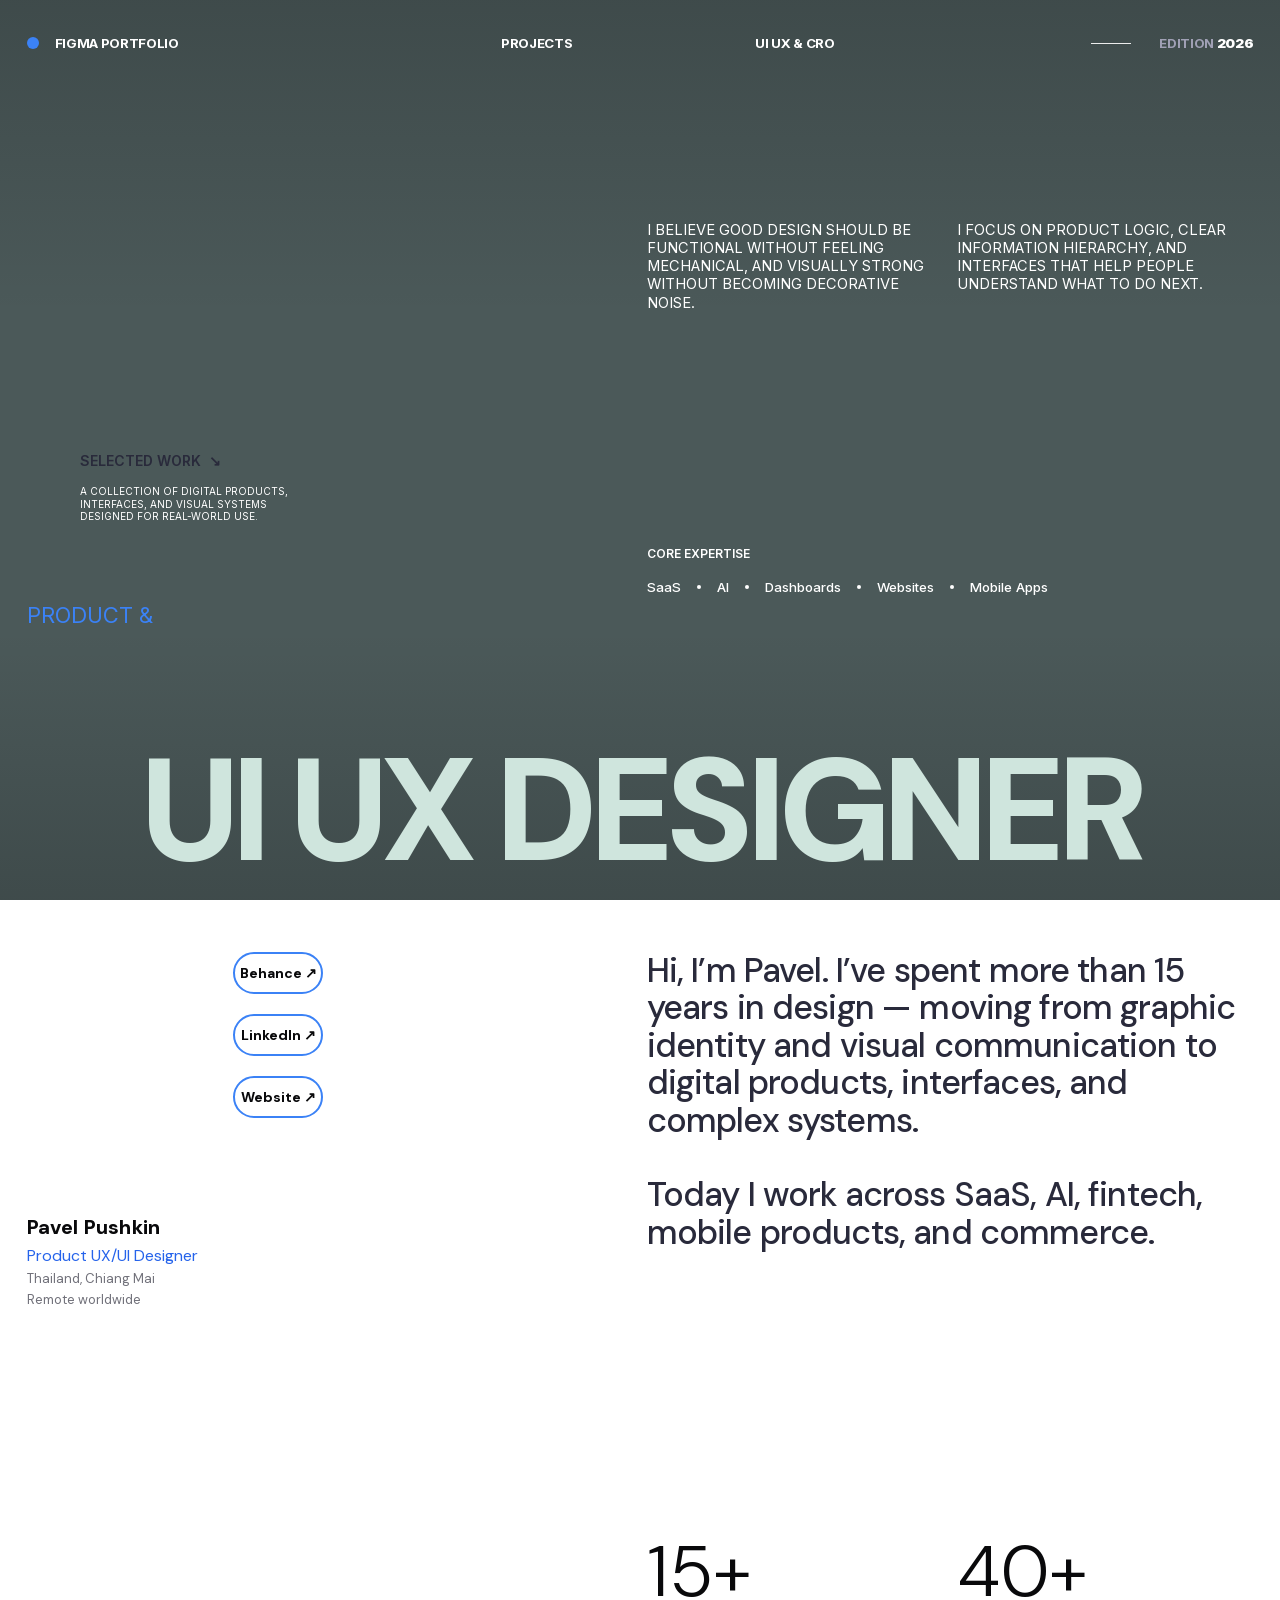
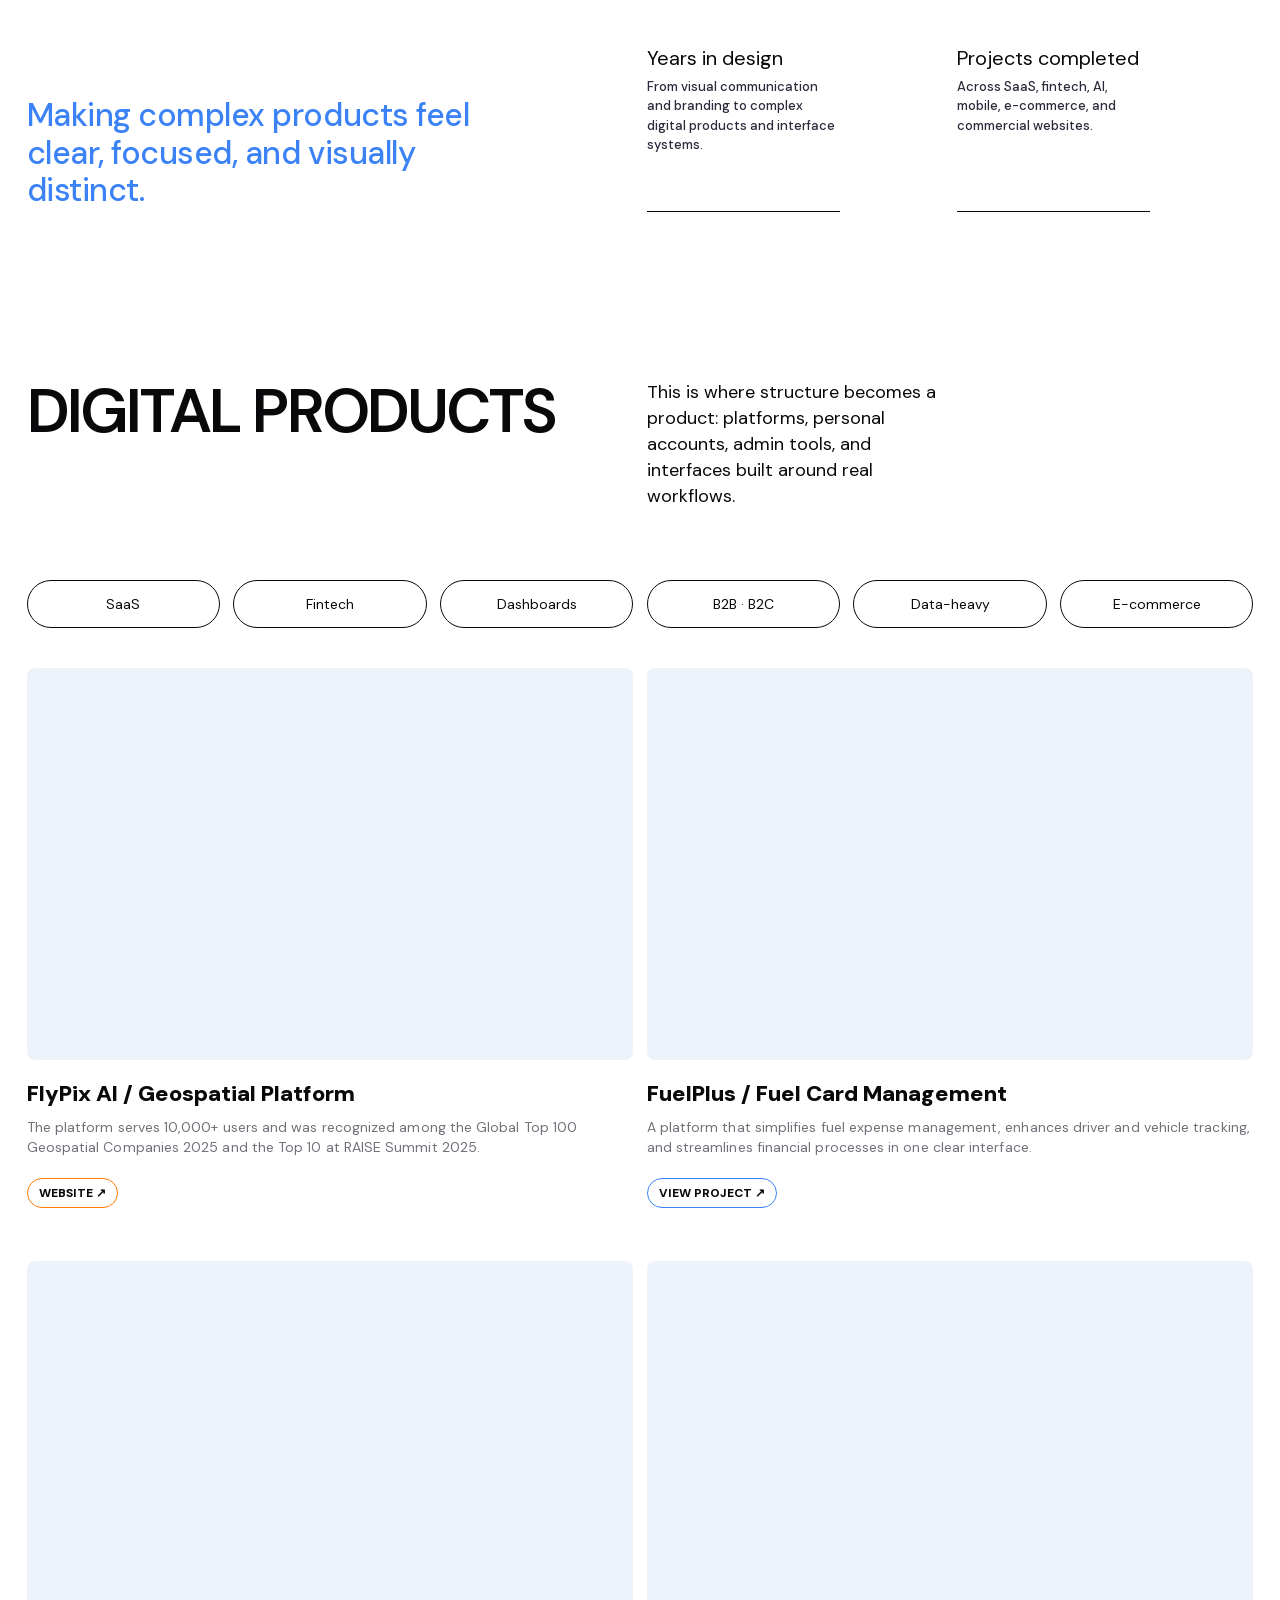
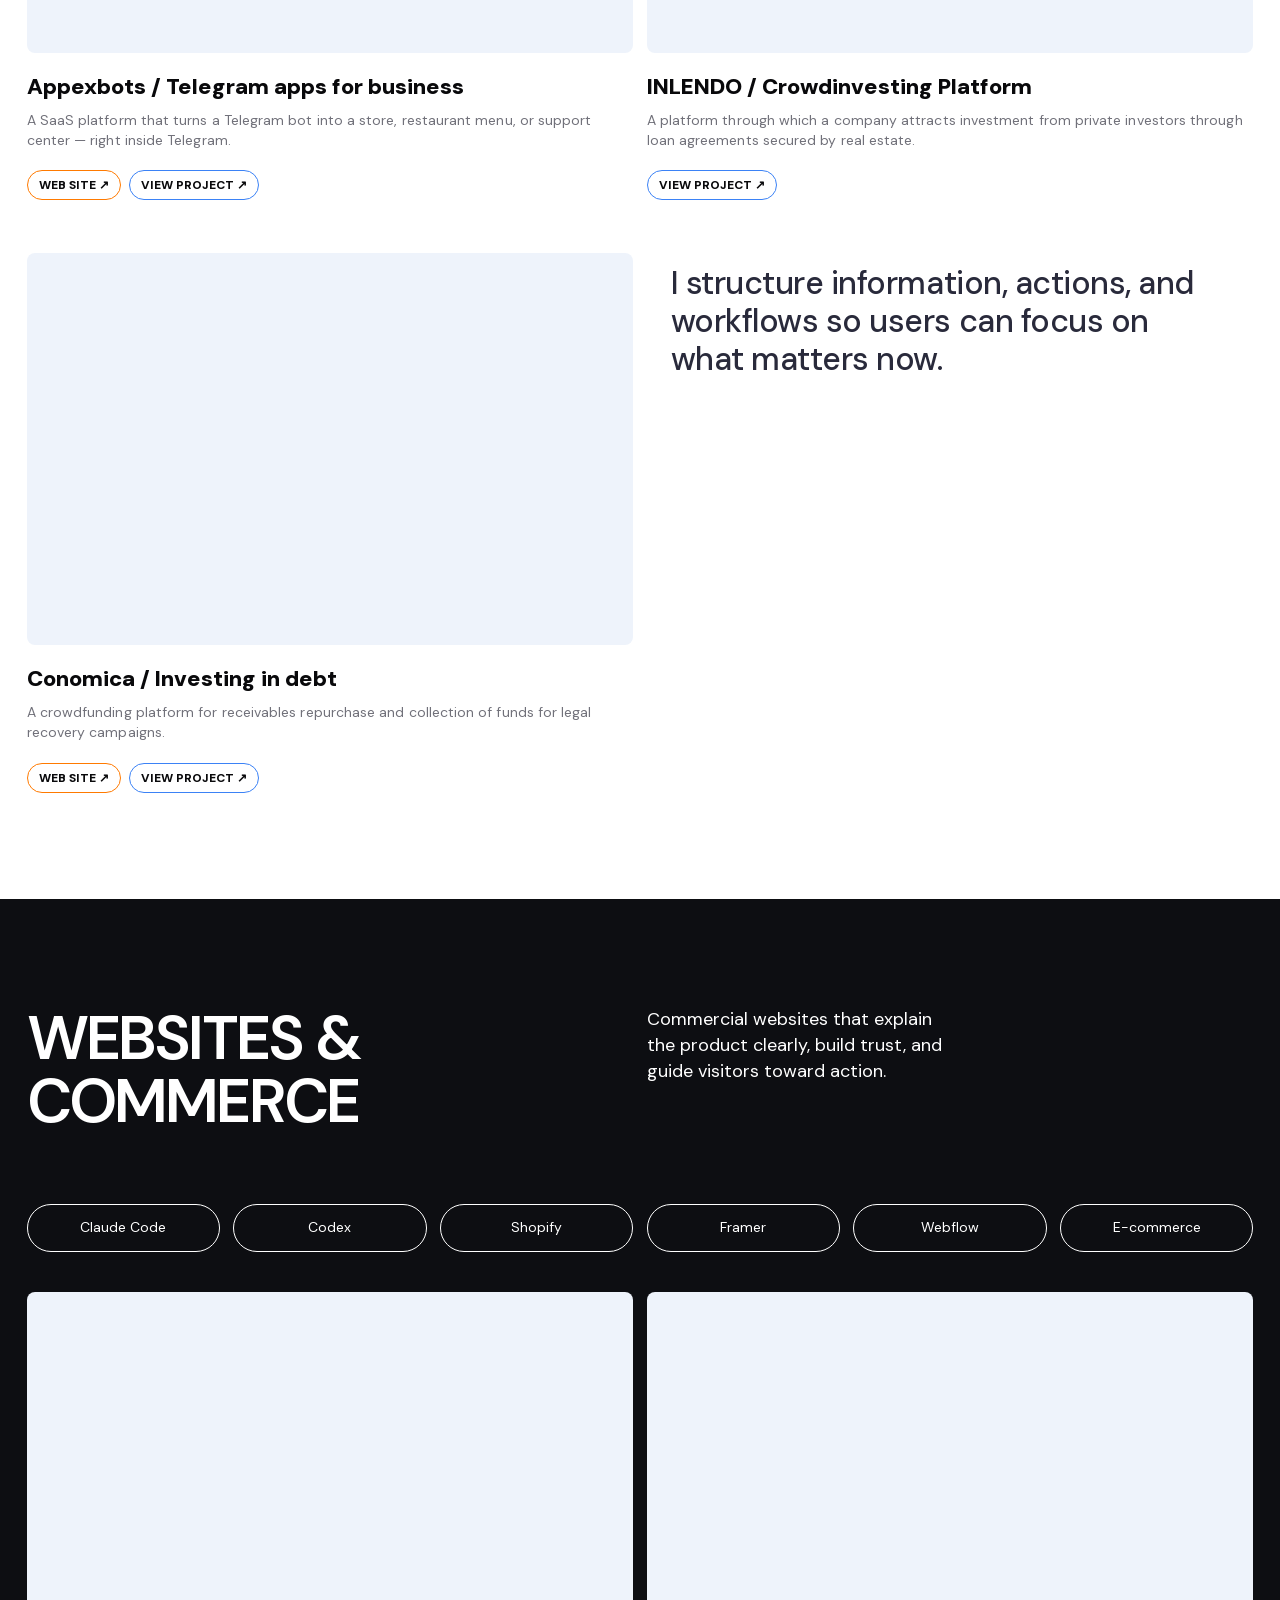
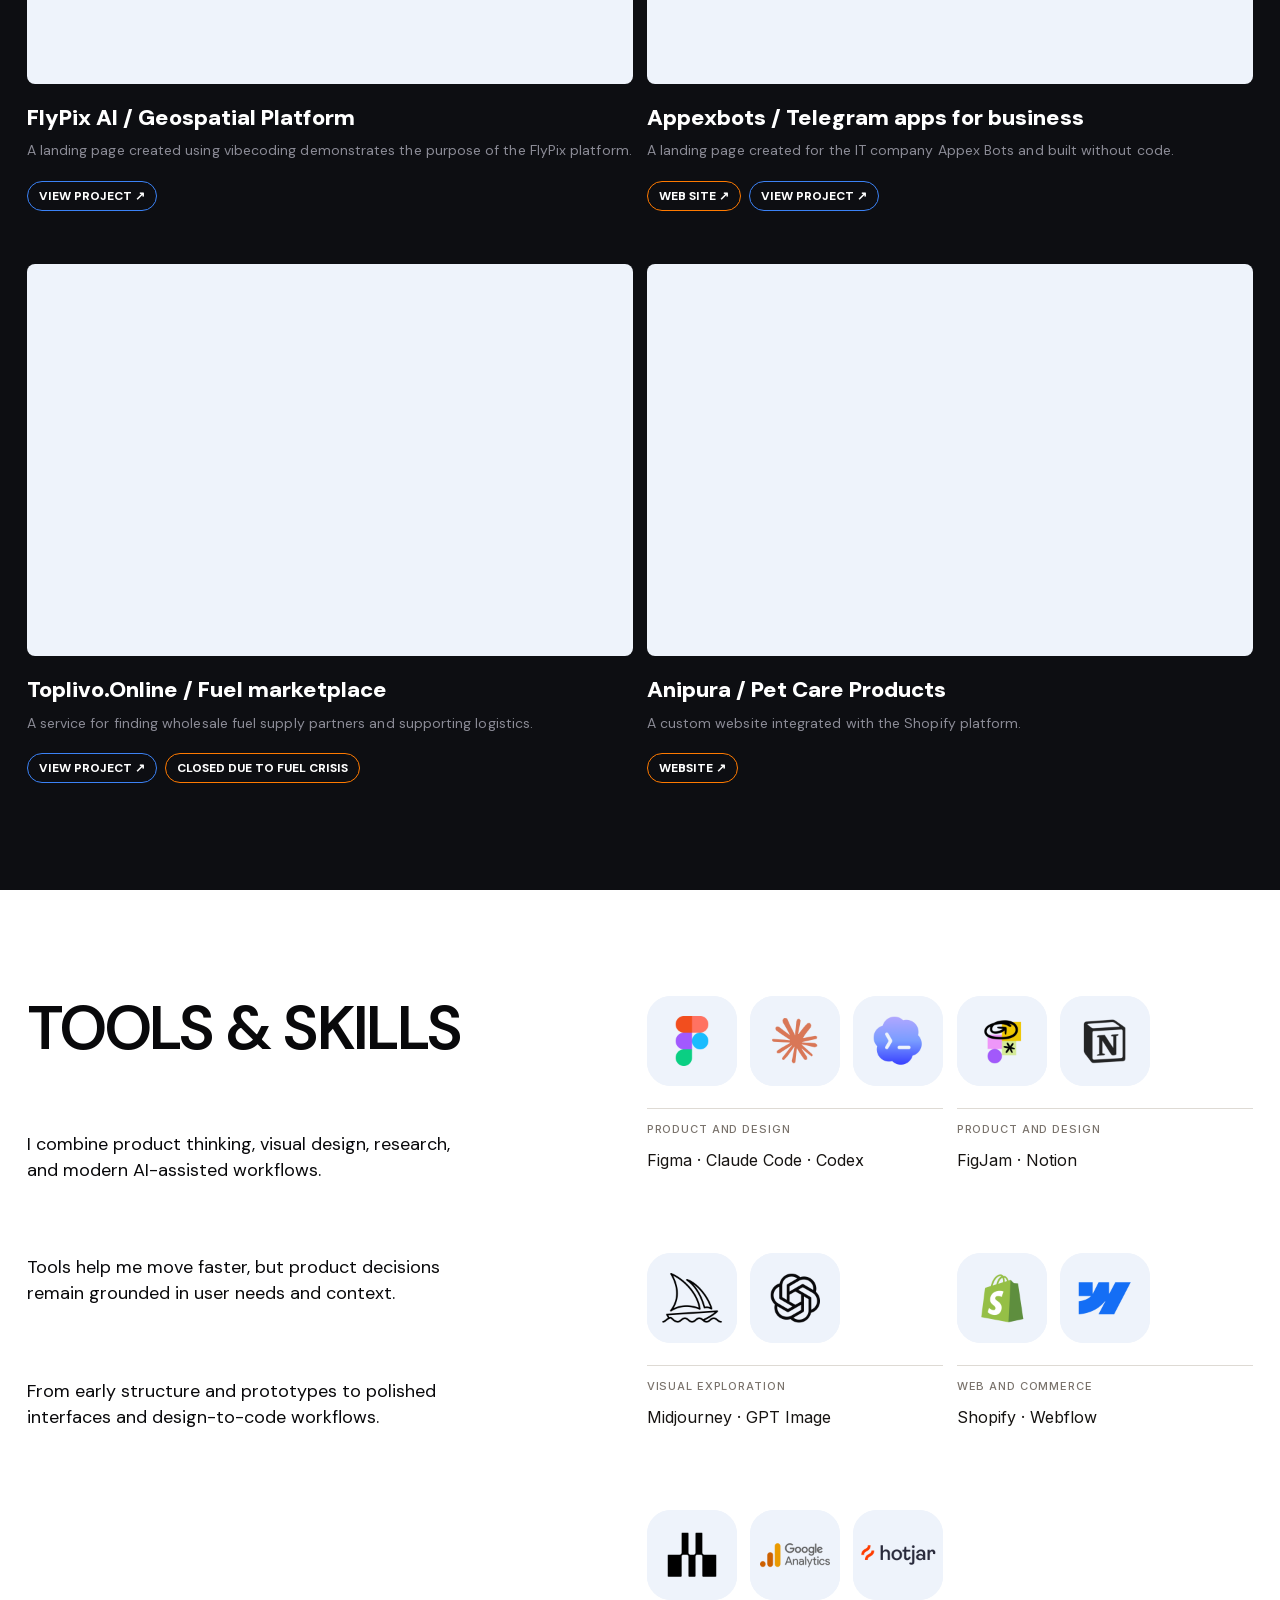
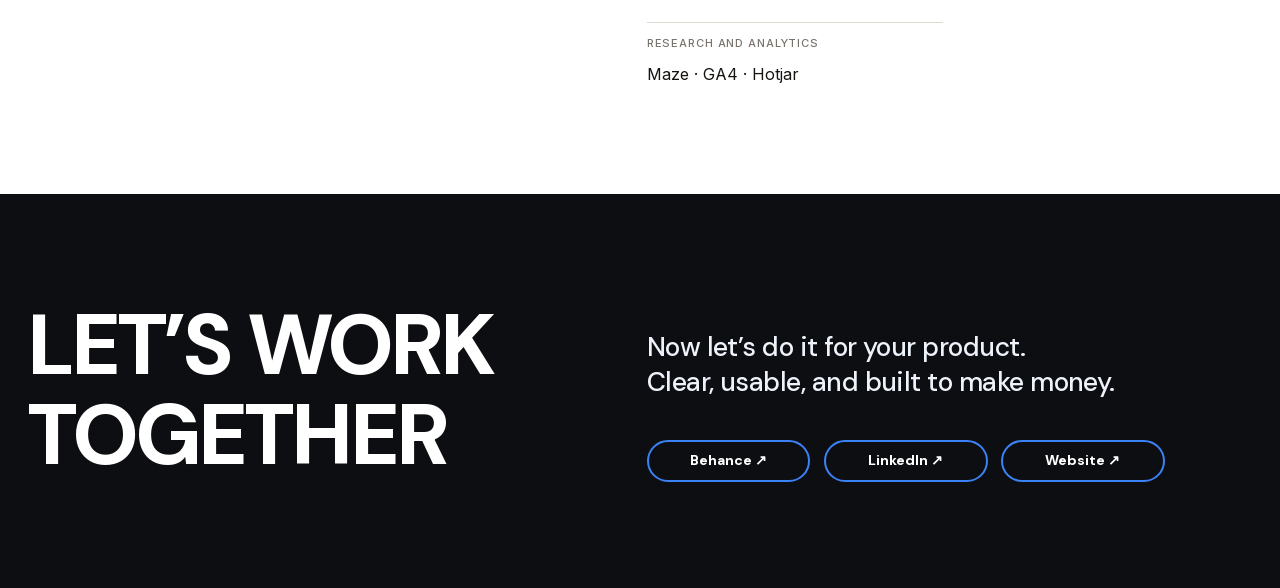
==== index.html @ a6df7318 "Publish portfolio" ====
<!DOCTYPE html><html lang="en"><head><meta charSet="utf-8"/><meta name="viewport" content="width=device-width, initial-scale=1"/><link rel="stylesheet" href="assets/index-CMtSrleG.css" data-rsc-css-href="/assets/index-CMtSrleG.css" data-precedence="vite-rsc/importer-resources"/><link rel="modulepreload" href="https://pubblegun.github.io/assets/layout-segment-context-CHltoWKB.js" crossorigin=""/><link rel="modulepreload" href="https://pubblegun.github.io/assets/rolldown-runtime-S-ySWqyJ.js" crossorigin=""/><link rel="modulepreload" href="https://pubblegun.github.io/assets/index-DO1C4LpR.js" crossorigin=""/><link rel="modulepreload" href="https://pubblegun.github.io/assets/framework-CXnKph_e.js" crossorigin=""/><link rel="modulepreload" href="https://pubblegun.github.io/assets/Portfolio-E2BAIgcA.js" crossorigin=""/><title>Pavel Pushkin — Product UX/UI Designer</title><meta name="description" content="Product UX/UI designer with 15+ years of experience creating clear SaaS, AI, fintech, mobile, and commerce products."/><meta name="referrer" content="origin-when-cross-origin"/><meta name="keywords" content="Pavel Pushkin,Product Designer,UX Designer,UI Designer,SaaS Design,Fintech Design,Chiang Mai Designer"/><meta name="author" content="Pavel Pushkin"/><meta name="creator" content="Pavel Pushkin"/><meta name="category" content="Design portfolio"/><meta name="robots" content="index, follow"/><meta name="googlebot" content="index, follow, max-image-preview:large, max-snippet:-1, max-video-preview:-1"/><meta property="og:title" content="Pavel Pushkin — Product UX/UI Designer"/><meta property="og:description" content="Selected digital products, interfaces, and visual systems designed for real-world use."/><meta property="og:type" content="profile"/><meta property="og:locale" content="en_US"/><meta property="og:image" content="https://pubblegun.github.io/og.png"/><meta property="og:image:width" content="1200"/><meta property="og:image:height" content="630"/><meta property="og:image:alt" content="Pavel Pushkin — Product UX/UI Designer"/><meta name="twitter:card" content="summary_large_image"/><meta name="twitter:title" content="Pavel Pushkin — Product UX/UI Designer"/><meta name="twitter:description" content="Selected digital products, interfaces, and visual systems designed for real-world use."/><meta name="twitter:image" content="https://pubblegun.github.io/og.png"/><link rel="shortcut icon" href="favicon.png"/><link rel="icon" href="favicon.png"/><link rel="apple-touch-icon" href="https://pubblegun.github.io/apple-touch-icon.png"/><link rel="canonical" href="index.html"/><script>self.__VINEXT_RSC_PARAMS__={}</script><script>self.__VINEXT_RSC_NAV__={"pathname":"/","searchParams":[]}</script><link rel="modulepreload" href="https://pubblegun.github.io/assets/index-DO1C4LpR.js" />
<link rel="preload" href="assets/_vinext_fonts/dm-sans-90624ee039aa/dm-sans-f6298972.woff2" as="font" type="font/woff2" crossorigin />
<link rel="preload" href="assets/_vinext_fonts/dm-sans-90624ee039aa/dm-sans-151a53ae.woff2" as="font" type="font/woff2" crossorigin />
<link rel="preload" href="assets/_vinext_fonts/inter-9df0d028785c/inter-7249155f.woff2" as="font" type="font/woff2" crossorigin />
<link rel="preload" href="assets/_vinext_fonts/inter-9df0d028785c/inter-e34c5f1b.woff2" as="font" type="font/woff2" crossorigin />
<link rel="preload" href="assets/_vinext_fonts/inter-9df0d028785c/inter-6e1a6b2b.woff2" as="font" type="font/woff2" crossorigin />
<link rel="preload" href="assets/_vinext_fonts/inter-9df0d028785c/inter-656bbed6.woff2" as="font" type="font/woff2" crossorigin />
<link rel="preload" href="assets/_vinext_fonts/inter-9df0d028785c/inter-fc83e075.woff2" as="font" type="font/woff2" crossorigin />
<link rel="preload" href="assets/_vinext_fonts/inter-9df0d028785c/inter-749a3084.woff2" as="font" type="font/woff2" crossorigin />
<link rel="preload" href="assets/_vinext_fonts/inter-9df0d028785c/inter-1ab1ad55.woff2" as="font" type="font/woff2" crossorigin />
<style data-vinext-fonts>/* latin-ext */
@font-face {
  font-family: 'DM Sans';
  font-style: normal;
  font-weight: 100 1000;
  font-display: swap;
  src: url(assets/_vinext_fonts/dm-sans-90624ee039aa/dm-sans-f6298972.woff2) format('woff2');
  unicode-range: U+0100-02BA, U+02BD-02C5, U+02C7-02CC, U+02CE-02D7, U+02DD-02FF, U+0304, U+0308, U+0329, U+1D00-1DBF, U+1E00-1E9F, U+1EF2-1EFF, U+2020, U+20A0-20AB, U+20AD-20C0, U+2113, U+2C60-2C7F, U+A720-A7FF;
}
/* latin */
@font-face {
  font-family: 'DM Sans';
  font-style: normal;
  font-weight: 100 1000;
  font-display: swap;
  src: url(assets/_vinext_fonts/dm-sans-90624ee039aa/dm-sans-151a53ae.woff2) format('woff2');
  unicode-range: U+0000-00FF, U+0131, U+0152-0153, U+02BB-02BC, U+02C6, U+02DA, U+02DC, U+0304, U+0308, U+0329, U+2000-206F, U+20AC, U+2122, U+2191, U+2193, U+2212, U+2215, U+FEFF, U+FFFD;
}

.__font_dm_sans_1gv2z74 { font-family: 'DM Sans', sans-serif; }

.__variable_dm_sans_1gv2z74 { --font-dm-sans: 'DM Sans', sans-serif; }

/* cyrillic-ext */
@font-face {
  font-family: 'Inter';
  font-style: normal;
  font-weight: 100 900;
  font-display: swap;
  src: url(assets/_vinext_fonts/inter-9df0d028785c/inter-7249155f.woff2) format('woff2');
  unicode-range: U+0460-052F, U+1C80-1C8A, U+20B4, U+2DE0-2DFF, U+A640-A69F, U+FE2E-FE2F;
}
/* cyrillic */
@font-face {
  font-family: 'Inter';
  font-style: normal;
  font-weight: 100 900;
  font-display: swap;
  src: url(assets/_vinext_fonts/inter-9df0d028785c/inter-e34c5f1b.woff2) format('woff2');
  unicode-range: U+0301, U+0400-045F, U+0490-0491, U+04B0-04B1, U+2116;
}
/* greek-ext */
@font-face {
  font-family: 'Inter';
  font-style: normal;
  font-weight: 100 900;
  font-display: swap;
  src: url(assets/_vinext_fonts/inter-9df0d028785c/inter-6e1a6b2b.woff2) format('woff2');
  unicode-range: U+1F00-1FFF;
}
/* greek */
@font-face {
  font-family: 'Inter';
  font-style: normal;
  font-weight: 100 900;
  font-display: swap;
  src: url(assets/_vinext_fonts/inter-9df0d028785c/inter-656bbed6.woff2) format('woff2');
  unicode-range: U+0370-0377, U+037A-037F, U+0384-038A, U+038C, U+038E-03A1, U+03A3-03FF;
}
/* vietnamese */
@font-face {
  font-family: 'Inter';
  font-style: normal;
  font-weight: 100 900;
  font-display: swap;
  src: url(assets/_vinext_fonts/inter-9df0d028785c/inter-fc83e075.woff2) format('woff2');
  unicode-range: U+0102-0103, U+0110-0111, U+0128-0129, U+0168-0169, U+01A0-01A1, U+01AF-01B0, U+0300-0301, U+0303-0304, U+0308-0309, U+0323, U+0329, U+1EA0-1EF9, U+20AB;
}
/* latin-ext */
@font-face {
  font-family: 'Inter';
  font-style: normal;
  font-weight: 100 900;
  font-display: swap;
  src: url(assets/_vinext_fonts/inter-9df0d028785c/inter-749a3084.woff2) format('woff2');
  unicode-range: U+0100-02BA, U+02BD-02C5, U+02C7-02CC, U+02CE-02D7, U+02DD-02FF, U+0304, U+0308, U+0329, U+1D00-1DBF, U+1E00-1E9F, U+1EF2-1EFF, U+2020, U+20A0-20AB, U+20AD-20C0, U+2113, U+2C60-2C7F, U+A720-A7FF;
}
/* latin */
@font-face {
  font-family: 'Inter';
  font-style: normal;
  font-weight: 100 900;
  font-display: swap;
  src: url(assets/_vinext_fonts/inter-9df0d028785c/inter-1ab1ad55.woff2) format('woff2');
  unicode-range: U+0000-00FF, U+0131, U+0152-0153, U+02BB-02BC, U+02C6, U+02DA, U+02DC, U+0304, U+0308, U+0329, U+2000-206F, U+20AC, U+2122, U+2191, U+2193, U+2212, U+2215, U+FEFF, U+FFFD;
}

.__font_inter_0380wzv { font-family: 'Inter', sans-serif; }

.__variable_inter_0380wzv { --font-inter: 'Inter', sans-serif; }
</style>
</head><body class="__variable_dm_sans_1gv2z74 __variable_inter_0380wzv"><script type="application/ld+json">{"@context":"https://schema.org","@type":"Person","name":"Pavel Pushkin","jobTitle":"Product UX/UI Designer","address":{"@type":"PostalAddress","addressLocality":"Chiang Mai","addressCountry":"Thailand"},"sameAs":["https://www.behance.net/Pubble_Gun","https://www.linkedin.com/in/pavel-pushkin/","https://pavelpushkin.tilda.ws/"],"knowsAbout":["Product design","UX design","UI design","SaaS","Fintech","Artificial intelligence","E-commerce","Conversion rate optimization"]}</script><a class="skip-link" href="index.html#main-content">Skip to content</a><div aria-hidden="true" class="layout-grid-overlay"><span></span><span></span><span></span><span></span><span></span><span></span><span></span><span></span><span></span><span></span><span></span><span></span></div><section class="hero" id="top" aria-labelledby="hero-title"><picture class="hero-media"><source media="(max-width: 900px)" srcSet="/images/hero-silhouette-1280.webp"/><img alt="" decoding="sync" fetchPriority="high" height="1080" src="images/hero-silhouette-1920.webp" width="1920"/></picture><div class="hero-shade" aria-hidden="true"></div><header class="hero-header page-grid"><a class="brand hero-enter hero-enter--1" href="index.html#top"><span class="brand-dot" aria-hidden="true"></span><span>FIGMA PORTFOLIO</span></a><a class="hero-nav-link hero-enter hero-enter--2" href="index.html#work">PROJECTS</a><a class="hero-nav-link hero-enter hero-enter--3" href="index.html#tools">UI UX &amp; CRO</a><div class="edition hero-enter hero-enter--4"><span class="edition-line" aria-hidden="true"></span><span>EDITION <strong>2026</strong></span></div></header><div class="hero-editorial page-grid"><div class="selected-work hero-enter hero-enter--2"><p class="editorial-label">SELECTED WORK <span aria-hidden="true">↘</span></p><p>A collection of digital products,<br/>interfaces, and visual systems<br/>designed for real-world use.</p></div><p class="hero-statement hero-statement--belief hero-enter hero-enter--3">I believe good design should be functional without feeling mechanical, and visually strong without becoming decorative noise.</p><p class="hero-statement hero-statement--focus hero-enter hero-enter--4">I focus on product logic, clear information hierarchy, and interfaces that help people understand what to do next.</p><p class="hero-kicker hero-enter hero-enter--3">PRODUCT &amp;</p><div class="expertise hero-enter hero-enter--4"><p>CORE EXPERTISE</p><ul><li>SaaS</li><li>AI</li><li>Dashboards</li><li>Websites</li><li>Mobile Apps</li></ul></div></div><h1 class="hero-title" id="hero-title" aria-label="UI UX Designer"><span class="hero-title-mask"><span>UI UX DESIGNER</span></span></h1></section><main class="content-stack" id="main-content"><section class="about panel" id="about" aria-labelledby="about-title"><div class="page-grid about-grid"><div class="profile" data-reveal="true"><picture class="profile-photo"><source media="(max-width: 720px)" srcSet="/images/pavel-photo-320.webp"/><img alt="Pavel Pushkin wearing sunglasses" decoding="async" height="672" loading="lazy" src="images/pavel-photo-574.webp" width="574"/></picture><div class="profile-copy"><h2 id="about-title">Pavel Pushkin</h2><p class="profile-role">Product UX/UI Designer</p><p>Thailand, Chiang Mai</p><p>Remote worldwide</p></div></div><div class="profile-links" data-reveal="true" style="--delay:90ms"><a class="" href="https://www.behance.net/Pubble_Gun" rel="noreferrer" target="_blank">Behance ↗</a><a class="" href="https://www.linkedin.com/in/pavel-pushkin/" rel="noreferrer" target="_blank">LinkedIn ↗</a><a class="" href="https://pavelpushkin.tilda.ws/" rel="noreferrer" target="_blank">Website ↗</a></div><div class="about-intro" data-reveal="true" style="--delay:80ms"><p>Hi, I’m Pavel. I’ve spent more than 15 years in design — moving from graphic identity and visual communication to digital products, interfaces, and complex systems.</p><p>Today I work across SaaS, AI, fintech, mobile products, and commerce.</p></div><p class="about-manifesto" data-reveal="true">Making complex products feel clear, focused, and visually distinct.</p><div class="stat stat--years" data-reveal="true" style="--delay:100ms"><p class="stat-number">15+</p><h3>Years in design</h3><p>From visual communication and branding to complex digital products and interface systems.</p></div><div class="stat stat--projects" data-reveal="true" style="--delay:180ms"><p class="stat-number">40+</p><h3>Projects completed</h3><p>Across SaaS, fintech, AI, mobile, e-commerce, and commercial websites.</p></div></div></section><section class="work work--light panel" id="work" aria-labelledby="products-title"><div class="page-shell"><div class="section-heading page-grid"><h2 id="products-title" data-reveal="true">DIGITAL PRODUCTS</h2><p data-reveal="true" style="--delay:80ms">This is where structure becomes a product: platforms, personal accounts, admin tools, and interfaces built around real workflows.</p></div><ul class="filter-row" data-reveal="true" aria-label="Project domains"><li>SaaS</li><li>Fintech</li><li>Dashboards</li><li>B2B · B2C</li><li>Data-heavy</li><li>E-commerce</li></ul><div class="project-grid"><article class="project-card" data-reveal="true" style="--delay:0ms"><a class="project-media project-media-link" href="https://pubblegun.github.io/flypix-ai/" rel="noreferrer" target="_blank"><picture><source media="(max-width: 720px)" srcSet="/images/flypix-dashboard-960.webp"/><img alt="FlyPix AI / Geospatial Platform interface presentation" decoding="async" height="588" loading="eager" src="images/flypix-dashboard-1820.webp" srcSet="images/flypix-dashboard-960.webp 960w, images/flypix-dashboard-1820.webp 1820w" width="910"/></picture><span class="sr-only">Open <!-- -->FlyPix AI / Geospatial Platform</span></a><div class="project-copy"><h3>FlyPix AI / Geospatial Platform</h3><p>The platform serves 10,000+ users and was recognized among the Global Top 100 Geospatial Companies 2025 and the Top 10 at RAISE Summit 2025.</p><div class="project-tags" aria-label="Project links and status"><a class="mini-tag mini-tag--orange" href="https://pubblegun.github.io/flypix-ai/" rel="noreferrer" target="_blank">Website ↗</a></div></div></article><article class="project-card" data-reveal="true" style="--delay:100ms"><a class="project-media project-media-link" href="https://www.behance.net/gallery/181047483/Fuel-Card-Management" rel="noreferrer" target="_blank"><picture><source media="(max-width: 720px)" srcSet="/images/fuelplus-dashboard-960.webp"/><img alt="FuelPlus / Fuel Card Management interface presentation" decoding="async" height="588" loading="eager" src="images/fuelplus-dashboard-1820.webp" srcSet="images/fuelplus-dashboard-960.webp 960w, images/fuelplus-dashboard-1820.webp 1820w" width="910"/></picture><span class="sr-only">Open <!-- -->FuelPlus / Fuel Card Management</span></a><div class="project-copy"><h3>FuelPlus / Fuel Card Management</h3><p>A platform that simplifies fuel expense management, enhances driver and vehicle tracking, and streamlines financial processes in one clear interface.</p><div class="project-tags" aria-label="Project links and status"><a class="mini-tag mini-tag--blue" href="https://www.behance.net/gallery/181047483/Fuel-Card-Management" rel="noreferrer" target="_blank">View project ↗</a></div></div></article><article class="project-card" data-reveal="true" style="--delay:0ms"><a class="project-media project-media-link" href="https://www.behance.net/gallery/250198565/E-commerce-Telegram-Mini-Apps" rel="noreferrer" target="_blank"><picture><source media="(max-width: 720px)" srcSet="/images/appexbots-dashboard-960.webp"/><img alt="Appexbots / Telegram apps for business interface presentation" decoding="async" height="588" loading="lazy" src="images/appexbots-dashboard-1820.webp" srcSet="images/appexbots-dashboard-960.webp 960w, images/appexbots-dashboard-1820.webp 1820w" width="910"/></picture><span class="sr-only">Open <!-- -->Appexbots / Telegram apps for business</span></a><div class="project-copy"><h3>Appexbots / Telegram apps for business</h3><p>A SaaS platform that turns a Telegram bot into a store, restaurant menu, or support center — right inside Telegram.</p><div class="project-tags" aria-label="Project links and status"><a class="mini-tag mini-tag--orange" href="https://appexbots.com/" rel="noreferrer" target="_blank">Web site ↗</a><a class="mini-tag mini-tag--blue" href="https://www.behance.net/gallery/250198565/E-commerce-Telegram-Mini-Apps" rel="noreferrer" target="_blank">View project ↗</a></div></div></article><article class="project-card" data-reveal="true" style="--delay:100ms"><a class="project-media project-media-link" href="https://www.behance.net/gallery/182884241/INLENDO-srowdinvesting-Platform" rel="noreferrer" target="_blank"><picture><source media="(max-width: 720px)" srcSet="/images/inlendo-dashboard-960.webp"/><img alt="INLENDO / Crowdinvesting Platform interface presentation" decoding="async" height="588" loading="lazy" src="images/inlendo-dashboard-1820.webp" srcSet="images/inlendo-dashboard-960.webp 960w, images/inlendo-dashboard-1820.webp 1820w" width="910"/></picture><span class="sr-only">Open <!-- -->INLENDO / Crowdinvesting Platform</span></a><div class="project-copy"><h3>INLENDO / Crowdinvesting Platform</h3><p>A platform through which a company attracts investment from private investors through loan agreements secured by real estate.</p><div class="project-tags" aria-label="Project links and status"><a class="mini-tag mini-tag--blue" href="https://www.behance.net/gallery/182884241/INLENDO-srowdinvesting-Platform" rel="noreferrer" target="_blank">View project ↗</a></div></div></article><article class="project-card" data-reveal="true" style="--delay:0ms"><a class="project-media project-media-link" href="https://www.behance.net/gallery/168734569/Conomica-Investing-in-debt" rel="noreferrer" target="_blank"><picture><source media="(max-width: 720px)" srcSet="/images/conomica-dashboard-960.webp"/><img alt="Conomica / Investing in debt interface presentation" decoding="async" height="588" loading="lazy" src="images/conomica-dashboard-1820.webp" srcSet="images/conomica-dashboard-960.webp 960w, images/conomica-dashboard-1820.webp 1820w" width="910"/></picture><span class="sr-only">Open <!-- -->Conomica / Investing in debt</span></a><div class="project-copy"><h3>Conomica / Investing in debt</h3><p>A crowdfunding platform for receivables repurchase and collection of funds for legal recovery campaigns.</p><div class="project-tags" aria-label="Project links and status"><a class="mini-tag mini-tag--orange" href="https://conomica.ru/" rel="noreferrer" target="_blank">Web site ↗</a><a class="mini-tag mini-tag--blue" href="https://www.behance.net/gallery/168734569/Conomica-Investing-in-debt" rel="noreferrer" target="_blank">View project ↗</a></div></div></article><blockquote data-reveal="true" style="--delay:110ms">I structure information, actions, and workflows so users can focus on what matters now.</blockquote></div></div></section><section class="work work--dark panel" id="commerce" aria-labelledby="commerce-title"><div class="page-shell"><div class="section-heading page-grid"><h2 id="commerce-title" data-reveal="true">WEBSITES &amp;<br/>COMMERCE</h2><p data-reveal="true" style="--delay:80ms">Commercial websites that explain the product clearly, build trust, and guide visitors toward action.</p></div><ul class="filter-row filter-row--dark" data-reveal="true" aria-label="Website tools and domains"><li>Claude Code</li><li>Codex</li><li>Shopify</li><li>Framer</li><li>Webflow</li><li>E-commerce</li></ul><div class="project-grid"><article class="project-card project-card--dark" data-reveal="true" style="--delay:0ms"><a class="project-media project-media-link" href="https://pubblegun.github.io/flypix-ai/" rel="noreferrer" target="_blank"><picture><source media="(max-width: 720px)" srcSet="/images/flypix-landing-960.webp"/><img alt="FlyPix AI / Geospatial Platform interface presentation" decoding="async" height="588" loading="lazy" src="images/flypix-landing-1820.webp" srcSet="images/flypix-landing-960.webp 960w, images/flypix-landing-1820.webp 1820w" width="910"/></picture><span class="sr-only">Open <!-- -->FlyPix AI / Geospatial Platform</span></a><div class="project-copy"><h3>FlyPix AI / Geospatial Platform</h3><p>A landing page created using vibecoding demonstrates the purpose of the FlyPix platform.</p><div class="project-tags" aria-label="Project links and status"><a class="mini-tag mini-tag--blue" href="https://pubblegun.github.io/flypix-ai/" rel="noreferrer" target="_blank">View project ↗</a></div></div></article><article class="project-card project-card--dark" data-reveal="true" style="--delay:100ms"><a class="project-media project-media-link" href="https://www.behance.net/gallery/250198565/E-commerce-Telegram-Mini-Apps" rel="noreferrer" target="_blank"><picture><source media="(max-width: 720px)" srcSet="/images/appexbots-landing-960.webp"/><img alt="Appexbots / Telegram apps for business interface presentation" decoding="async" height="588" loading="lazy" src="images/appexbots-landing-1820.webp" srcSet="images/appexbots-landing-960.webp 960w, images/appexbots-landing-1820.webp 1820w" width="910"/></picture><span class="sr-only">Open <!-- -->Appexbots / Telegram apps for business</span></a><div class="project-copy"><h3>Appexbots / Telegram apps for business</h3><p>A landing page created for the IT company Appex Bots and built without code.</p><div class="project-tags" aria-label="Project links and status"><a class="mini-tag mini-tag--orange" href="https://appexbots.com/" rel="noreferrer" target="_blank">Web site ↗</a><a class="mini-tag mini-tag--blue" href="https://www.behance.net/gallery/250198565/E-commerce-Telegram-Mini-Apps" rel="noreferrer" target="_blank">View project ↗</a></div></div></article><article class="project-card project-card--dark" data-reveal="true" style="--delay:0ms"><a class="project-media project-media-link" href="https://www.behance.net/gallery/115721327/toplivoonline" rel="noreferrer" target="_blank"><picture><source media="(max-width: 720px)" srcSet="/images/toplivo-landing-960.webp"/><img alt="Toplivo.Online / Fuel marketplace interface presentation" decoding="async" height="588" loading="lazy" src="images/toplivo-landing-1820.webp" srcSet="images/toplivo-landing-960.webp 960w, images/toplivo-landing-1820.webp 1820w" width="910"/></picture><span class="sr-only">Open <!-- -->Toplivo.Online / Fuel marketplace</span></a><div class="project-copy"><h3>Toplivo.Online / Fuel marketplace</h3><p>A service for finding wholesale fuel supply partners and supporting logistics.</p><div class="project-tags" aria-label="Project links and status"><a class="mini-tag mini-tag--blue" href="https://www.behance.net/gallery/115721327/toplivoonline" rel="noreferrer" target="_blank">View project ↗</a><span class="mini-tag mini-tag--orange">Closed due to fuel crisis</span></div></div></article><article class="project-card project-card--dark" data-reveal="true" style="--delay:100ms"><a class="project-media project-media-link" href="https://anipurapet.com/" rel="noreferrer" target="_blank"><picture><source media="(max-width: 720px)" srcSet="/images/anipura-landing-960.webp"/><img alt="Anipura / Pet Care Products interface presentation" decoding="async" height="588" loading="lazy" src="images/anipura-landing-1820.webp" srcSet="images/anipura-landing-960.webp 960w, images/anipura-landing-1820.webp 1820w" width="910"/></picture><span class="sr-only">Open <!-- -->Anipura / Pet Care Products</span></a><div class="project-copy"><h3>Anipura / Pet Care Products</h3><p>A custom website integrated with the Shopify platform.</p><div class="project-tags" aria-label="Project links and status"><a class="mini-tag mini-tag--orange" href="https://anipurapet.com/" rel="noreferrer" target="_blank">Website ↗</a></div></div></article></div></div></section><section class="tools panel" id="tools" aria-labelledby="tools-title"><div class="page-grid tools-grid"><div class="tools-copy"><h2 id="tools-title" data-reveal="true">TOOLS &amp; SKILLS</h2><p data-reveal="true">I combine product thinking, visual design, research, and modern AI-assisted workflows.</p><p data-reveal="true">Tools help me move faster, but product decisions remain grounded in user needs and context.</p><p data-reveal="true">From early structure and prototypes to polished interfaces and design-to-code workflows.</p></div><div class="tool-groups"><article class="tool-group" data-reveal="true" style="--delay:0ms"><div class="tool-logos"><div class="tool-logo"><img alt="" decoding="async" height="270" loading="lazy" src="logos/figma.png" width="270"/></div><div class="tool-logo"><img alt="" decoding="async" height="270" loading="lazy" src="logos/claude.png" width="270"/></div><div class="tool-logo"><img alt="" decoding="async" height="270" loading="lazy" src="logos/codex.png" width="270"/></div></div><div class="tool-meta"><p>Product and design</p><h3>Figma · Claude Code · Codex</h3></div></article><article class="tool-group" data-reveal="true" style="--delay:90ms"><div class="tool-logos"><div class="tool-logo"><img alt="" decoding="async" height="270" loading="lazy" src="logos/figjam.png" width="270"/></div><div class="tool-logo"><img alt="" decoding="async" height="270" loading="lazy" src="logos/notion.png" width="270"/></div></div><div class="tool-meta"><p>Product and design</p><h3>FigJam · Notion</h3></div></article><article class="tool-group" data-reveal="true" style="--delay:0ms"><div class="tool-logos"><div class="tool-logo"><img alt="" decoding="async" height="270" loading="lazy" src="logos/midjourney.png" width="270"/></div><div class="tool-logo"><img alt="" decoding="async" height="270" loading="lazy" src="logos/gpt-image.png" width="270"/></div></div><div class="tool-meta"><p>Visual exploration</p><h3>Midjourney · GPT Image</h3></div></article><article class="tool-group" data-reveal="true" style="--delay:90ms"><div class="tool-logos"><div class="tool-logo"><img alt="" decoding="async" height="270" loading="lazy" src="logos/shopify.png" width="270"/></div><div class="tool-logo"><img alt="" decoding="async" height="270" loading="lazy" src="logos/webflow.png" width="270"/></div></div><div class="tool-meta"><p>Web and commerce</p><h3>Shopify · Webflow</h3></div></article><article class="tool-group" data-reveal="true" style="--delay:0ms"><div class="tool-logos"><div class="tool-logo"><img alt="" decoding="async" height="270" loading="lazy" src="logos/maze.png" width="270"/></div><div class="tool-logo"><img alt="" decoding="async" height="270" loading="lazy" src="logos/ga4.png" width="270"/></div><div class="tool-logo"><img alt="" decoding="async" height="270" loading="lazy" src="logos/hotjar.png" width="270"/></div></div><div class="tool-meta"><p>Research and analytics</p><h3>Maze · GA4 · Hotjar</h3></div></article></div></div></section><section class="contact panel" id="contact" aria-labelledby="contact-title"><div class="page-grid contact-grid"><h2 id="contact-title" data-reveal="true">LET’S WORK<br/>TOGETHER</h2><div class="contact-copy" data-reveal="true" style="--delay:90ms"><p>Now let’s do it for your product.<br/>Clear, usable, and built to make money.</p><div class="contact-links"><a class="" href="https://www.behance.net/Pubble_Gun" rel="noreferrer" target="_blank">Behance ↗</a><a class="" href="https://www.linkedin.com/in/pavel-pushkin/" rel="noreferrer" target="_blank">LinkedIn ↗</a><a class="" href="https://pavelpushkin.tilda.ws/" rel="noreferrer" target="_blank">Website ↗</a></div></div></div></section></main><nav aria-label="Portfolio sections" class="island-nav"><div class="island-desktop"><a class="island-brand" href="index.html#top" aria-label="Back to top"><span aria-hidden="true"></span></a><a aria-current="location" class="is-active" href="index.html#about">About</a><a class="" href="index.html#work">Work</a><a class="" href="index.html#tools">Tools</a><a class="" href="index.html#contact">Contact</a><button aria-label="Show the 12-column grid" class="grid-toggle" title="Toggle grid · Shift + G" type="button">G</button></div><button aria-controls="mobile-island-menu" aria-expanded="false" aria-label="Open navigation" class="island-mobile-toggle" type="button"><span></span><span></span></button><div class="island-mobile-menu" id="mobile-island-menu"><a aria-current="location" href="index.html#about">About</a><a href="index.html#work">Work</a><a href="index.html#tools">Tools</a><a href="index.html#contact">Contact</a></div></nav><div aria-hidden="true" class="project-cursor">View ↗</div><script id="_R_">import("/assets/index-DO1C4LpR.js")</script><script>(function(){function c(){var b=a.contentDocument||(a.contentWindow&&a.contentWindow.document);if(b){var d=b.createElement('script');d.innerHTML="window.__CF$cv$params={r:'a2e20eb31ea1b941',t:'MTc4NzIzNTgyMg=='};var a=document.createElement('script');a.src='/cdn-cgi/challenge-platform/scripts/jsd/main.js';document.getElementsByTagName('head')[0].appendChild(a);";b.getElementsByTagName('head')[0].appendChild(d)}}if(document.body){var a=document.createElement('iframe');a.height=1;a.width=1;a.style.position='absolute';a.style.top=0;a.style.left=0;a.style.border='none';a.style.visibility='hidden';document.body.appendChild(a);if('loading'!==document.readyState)c();else if(window.addEventListener)document.addEventListener('DOMContentLoaded',c);else{var e=document.onreadystatechange||function(){};document.onreadystatechange=function(b){e(b);'loading'!==document.readyState&&(document.onreadystatechange=e,c())}}}})();</script></body></html><script>self.__VINEXT_RSC_CHUNKS__=self.__VINEXT_RSC_CHUNKS__||[];self.__VINEXT_RSC_CHUNKS__.push("2:I[\"8c0f216c4604\",[],\"Children\",1]\n3:I[\"15c18cfaeeff\",[],\"LayoutSegmentProvider\",1]\n4:I[\"8c0f216c4604\",[],\"Slot\",1]\n5:I[\"593f344dc510\",[],\"RedirectBoundary\",1]\n:HL[\"/assets/index-CMtSrleG.css\",\"style\"]\n")</script><script>self.__VINEXT_RSC_CHUNKS__=self.__VINEXT_RSC_CHUNKS__||[];self.__VINEXT_RSC_CHUNKS__.push("0:{\"__route\":\"route:/\",\"__interceptionContext\":null,\"__layoutIds\":[\"layout:/\"],\"__rootLayout\":\"/\",\"page:/\":\"$L1\",\"layout:/\":[[[[\"$\",\"link\",\"css:/assets/index-CMtSrleG.css\",{\"rel\":\"stylesheet\",\"precedence\":\"vite-rsc/importer-resources\",\"href\":\"/assets/index-CMtSrleG.css\",\"data-rsc-css-href\":\"/assets/index-CMtSrleG.css\"}],\"$undefined\"],[\"$\",\"html\",null,{\"lang\":\"en\",\"children\":[\"$\",\"body\",null,{\"className\":\"__variable_dm_sans_1gv2z74 __variable_inter_0380wzv\",\"children\":[\"$\",\"$L2\",null,{}]}]}]],null],\"route:/\":[[[\"$\",\"meta\",null,{\"charSet\":\"utf-8\"}],[[\"$\",\"title\",\"0\",{\"children\":\"Pavel Pushkin — Product UX/UI Designer\"}],[\"$\",\"meta\",\"1\",{\"name\":\"description\",\"content\":\"Product UX/UI designer with 15+ years of experience creating clear SaaS, AI, fintech, mobile, and commerce products.\"}],[\"$\",\"meta\",\"2\",{\"name\":\"referrer\",\"content\":\"origin-when-cross-origin\"}],[\"$\",\"meta\",\"3\",{\"name\":\"keywords\",\"content\":\"Pavel Pushkin,Product Designer,UX Designer,UI Designer,SaaS Design,Fintech Design,Chiang Mai Designer\"}],[\"$\",\"meta\",\"4\",{\"name\":\"author\",\"content\":\"Pavel Pushkin\"}],[\"$\",\"meta\",\"5\",{\"name\":\"creator\",\"content\":\"Pavel Pushkin\"}],[\"$\",\"meta\",\"6\",{\"name\":\"category\",\"content\":\"Design portfolio\"}],[\"$\",\"meta\",\"7\",{\"name\":\"robots\",\"content\":\"index, follow\"}],[\"$\",\"meta\",\"8\",{\"name\":\"googlebot\",\"content\":\"index, follow, max-image-preview:large, max-snippet:-1, max-video-preview:-1\"}],[\"$\",\"meta\",\"9\",{\"property\":\"og:title\",\"content\":\"Pavel Pushkin — Product UX/UI Designer\"}],[\"$\",\"meta\",\"10\",{\"property\":\"og:description\",\"content\":\"Selected digital products, interfaces, and visual systems designed for real-world use.\"}],[\"$\",\"meta\",\"11\",{\"property\":\"og:type\",\"content\":\"profile\"}],[\"$\",\"meta\",\"12\",{\"property\":\"og:locale\",\"content\":\"en_US\"}],[\"$\",\"meta\",\"13\",{\"property\":\"og:image\",\"content\":\"https://pubblegun.github.io/og.png\"}],[\"$\",\"meta\",\"14\",{\"property\":\"og:image:width\",\"content\":\"1200\"}],[\"$\",\"meta\",\"15\",{\"property\":\"og:image:height\",\"content\":\"630\"}],[\"$\",\"meta\",\"16\",{\"property\":\"og:image:alt\",\"content\":\"Pavel Pushkin — Product UX/UI Designer\"}],[\"$\",\"meta\",\"17\",{\"name\":\"twitter:card\",\"content\":\"summary_large_image\"}],[\"$\",\"meta\",\"18\",{\"name\":\"twitter:title\",\"content\":\"Pavel Pushkin — Product UX/UI Designer\"}],[\"$\",\"meta\",\"19\",{\"name\":\"twitter:description\",\"content\":\"Selected digital products, interfaces, and visual systems designed for real-world use.\"}],[\"$\",\"meta\",\"20\",{\"name\":\"twitter:image\",\"content\":\"https://pubblegun.github.io/og.png\"}],[\"$\",\"link\",\"21\",{\"rel\":\"shortcut icon\",\"href\":\"https://pubblegun.github.io/favicon.png\"}],[\"$\",\"link\",\"22\",{\"rel\":\"icon\",\"href\":\"https://pubblegun.github.io/favicon.png\"}],[\"$\",\"link\",\"23\",{\"rel\":\"apple-touch-icon\",\"href\":\"https://pubblegun.github.io/apple-touch-icon.png\"}],[\"$\",\"link\",\"24\",{\"rel\":\"canonical\",\"href\":\"https://pubblegun.github.io/\"}]],[[\"$\",\"meta\",\"0\",{\"name\":\"viewport\",\"content\":\"width=device-width, initial-scale=1\"}]]],[\"$\",\"$L3\",null,{\"segmentMap\":{\"children\":[]},\"children\":[\"$\",\"$L4\",null,{\"id\":\"layout:/\",\"parallelSlots\":\"$undefined\",\"children\":[\"$\",\"$L5\",null,{\"children\":[\"$\",\"$L3\",null,{\"segmentMap\":{\"children\":[]},\"children\":[\"$\",\"$L4\",null,{\"id\":\"page:/\"}]}]}]}]}]],\"__layoutFlags\":{\"layout:/\":\"s\"},\"__artifactCompatibility\":{\"schemaVersion\":1,\"graphVersion\":\"app-route-graph:4uhn5s1wvoptc\",\"deploymentVersion\":\"36270306-8077-4193-9856-bde713fcf469\",\"appElementsSchemaVersion\":1,\"rscPayloadSchemaVersion\":1,\"rootBoundaryId\":\"/\",\"renderEpoch\":null}}\n6:I[\"fb0ed7e1508a\",[],\"default\",1]\n")</script><script>self.__VINEXT_RSC_CHUNKS__=self.__VINEXT_RSC_CHUNKS__||[];self.__VINEXT_RSC_CHUNKS__.push("1:[[\"$\",\"script\",null,{\"dangerouslySetInnerHTML\":{\"__html\":\"{\\\"@context\\\":\\\"https://schema.org\\\",\\\"@type\\\":\\\"Person\\\",\\\"name\\\":\\\"Pavel Pushkin\\\",\\\"jobTitle\\\":\\\"Product UX/UI Designer\\\",\\\"address\\\":{\\\"@type\\\":\\\"PostalAddress\\\",\\\"addressLocality\\\":\\\"Chiang Mai\\\",\\\"addressCountry\\\":\\\"Thailand\\\"},\\\"sameAs\\\":[\\\"https://www.behance.net/Pubble_Gun\\\",\\\"https://www.linkedin.com/in/pavel-pushkin/\\\",\\\"https://pavelpushkin.tilda.ws/\\\"],\\\"knowsAbout\\\":[\\\"Product design\\\",\\\"UX design\\\",\\\"UI design\\\",\\\"SaaS\\\",\\\"Fintech\\\",\\\"Artificial intelligence\\\",\\\"E-commerce\\\",\\\"Conversion rate optimization\\\"]}\"},\"type\":\"application/ld+json\"}],[\"$\",\"$L6\",null,{}]]\n")</script><script>self.__VINEXT_RSC_DONE__=true</script>
---- assets/index-CMtSrleG.css ----
/*! tailwindcss v4.2.1 | MIT License | https://tailwindcss.com */
@layer properties{@supports (((-webkit-hyphens:none)) and (not (margin-trim:inline))) or ((-moz-orient:inline) and (not (color:rgb(from red r g b)))){*,:before,:after,::backdrop{--tw-rotate-x:initial;--tw-rotate-y:initial;--tw-rotate-z:initial;--tw-skew-x:initial;--tw-skew-y:initial}}}@layer theme{:root,:host{--font-sans:ui-sans-serif, system-ui, sans-serif, "Apple Color Emoji", "Segoe UI Emoji", "Segoe UI Symbol", "Noto Color Emoji";--font-mono:ui-monospace, SFMono-Regular, Menlo, Monaco, Consolas, "Liberation Mono", "Courier New", monospace;--spacing:.25rem;--default-font-family:var(--font-sans);--default-mono-font-family:var(--font-mono)}}@layer base{*,:after,:before,::backdrop{box-sizing:border-box;border:0 solid;margin:0;padding:0}::file-selector-button{box-sizing:border-box;border:0 solid;margin:0;padding:0}html,:host{-webkit-text-size-adjust:100%;tab-size:4;line-height:1.5;font-family:var(--default-font-family,ui-sans-serif, system-ui, sans-serif, "Apple Color Emoji", "Segoe UI Emoji", "Segoe UI Symbol", "Noto Color Emoji");font-feature-settings:var(--default-font-feature-settings,normal);font-variation-settings:var(--default-font-variation-settings,normal);-webkit-tap-highlight-color:transparent}hr{height:0;color:inherit;border-top-width:1px}abbr:where([title]){-webkit-text-decoration:underline dotted;text-decoration:underline dotted}h1,h2,h3,h4,h5,h6{font-size:inherit;font-weight:inherit}a{color:inherit;-webkit-text-decoration:inherit;-webkit-text-decoration:inherit;-webkit-text-decoration:inherit;-webkit-text-decoration:inherit;text-decoration:inherit}b,strong{font-weight:bolder}code,kbd,samp,pre{font-family:var(--default-mono-font-family,ui-monospace, SFMono-Regular, Menlo, Monaco, Consolas, "Liberation Mono", "Courier New", monospace);font-feature-settings:var(--default-mono-font-feature-settings,normal);font-variation-settings:var(--default-mono-font-variation-settings,normal);font-size:1em}small{font-size:80%}sub,sup{vertical-align:baseline;font-size:75%;line-height:0;position:relative}sub{bottom:-.25em}sup{top:-.5em}table{text-indent:0;border-color:inherit;border-collapse:collapse}:-moz-focusring{outline:auto}progress{vertical-align:baseline}summary{display:list-item}ol,ul,menu{list-style:none}img,svg,video,canvas,audio,iframe,embed,object{vertical-align:middle;display:block}img,video{max-width:100%;height:auto}button,input,select,optgroup,textarea{font:inherit;font-feature-settings:inherit;font-variation-settings:inherit;letter-spacing:inherit;color:inherit;opacity:1;background-color:#0000;border-radius:0}::file-selector-button{font:inherit;font-feature-settings:inherit;font-variation-settings:inherit;letter-spacing:inherit;color:inherit;opacity:1;background-color:#0000;border-radius:0}:where(select:is([multiple],[size])) optgroup{font-weight:bolder}:where(select:is([multiple],[size])) optgroup option{padding-inline-start:20px}::file-selector-button{margin-inline-end:4px}::placeholder{opacity:1}@supports (not ((-webkit-appearance:-apple-pay-button))) or (contain-intrinsic-size:1px){::placeholder{color:currentColor}@supports (color:color-mix(in lab, red, red)){::placeholder{color:color-mix(in oklab, currentcolor 50%, transparent)}}}textarea{resize:vertical}::-webkit-search-decoration{-webkit-appearance:none}::-webkit-date-and-time-value{min-height:1lh;text-align:inherit}::-webkit-datetime-edit{display:inline-flex}::-webkit-datetime-edit-fields-wrapper{padding:0}::-webkit-datetime-edit{padding-block:0}::-webkit-datetime-edit-year-field{padding-block:0}::-webkit-datetime-edit-month-field{padding-block:0}::-webkit-datetime-edit-day-field{padding-block:0}::-webkit-datetime-edit-hour-field{padding-block:0}::-webkit-datetime-edit-minute-field{padding-block:0}::-webkit-datetime-edit-second-field{padding-block:0}::-webkit-datetime-edit-millisecond-field{padding-block:0}::-webkit-datetime-edit-meridiem-field{padding-block:0}::-webkit-calendar-picker-indicator{line-height:1}:-moz-ui-invalid{box-shadow:none}button,input:where([type=button],[type=reset],[type=submit]){appearance:button}::file-selector-button{appearance:button}::-webkit-inner-spin-button{height:auto}::-webkit-outer-spin-button{height:auto}[hidden]:where(:not([hidden=until-found])){display:none!important}}@layer components;@layer utilities{.visible{visibility:visible}.sr-only{clip-path:inset(50%);white-space:nowrap;border-width:0;width:1px;height:1px;margin:-1px;padding:0;position:absolute;overflow:hidden}.relative{position:relative}.start{inset-inline-start:var(--spacing)}.grid{display:grid}.table{display:table}.transform{transform:var(--tw-rotate-x,) var(--tw-rotate-y,) var(--tw-rotate-z,) var(--tw-skew-x,) var(--tw-skew-y,)}}:root{--ink:#09090b;--ink-soft:#292a3b;--muted:#71717a;--paper:#fff;--panel-dark:#0d0e12;--blue:#3b82f6;--blue-strong:#2563eb;--mint:#cfe5dd;--surface:#eef3fb;--orange:#ff7a00;--orange-strong:#c2410c;--page-pad:clamp(20px, 2.083vw, 40px);--grid-gap:clamp(12px, 1.042vw, 20px);--section-space:clamp(88px, 8.333vw, 160px)}*{box-sizing:border-box}html{background:var(--panel-dark);scroll-behavior:smooth;scroll-padding-top:96px}body{background:var(--paper);color:var(--ink);font-family:var(--font-dm-sans), Arial, sans-serif;text-rendering:optimizelegibility;-webkit-font-smoothing:antialiased;min-width:320px;margin:0;overflow-x:clip}a{color:inherit;text-decoration:none}button,a{-webkit-tap-highlight-color:transparent}button{color:inherit;font:inherit}img{max-width:100%;display:block}p,h1,h2,h3,blockquote,ul{margin:0}ul{padding:0;list-style:none}::selection{background:var(--blue);color:#fff}.sr-only{clip:rect(0, 0, 0, 0);white-space:nowrap;width:1px;height:1px;margin:-1px;padding:0;position:absolute;overflow:hidden}.skip-link{border:2px solid var(--blue);color:var(--ink);font-family:var(--font-inter), sans-serif;z-index:2000;background:#fff;border-radius:999px;padding:10px 16px;font-size:14px;font-weight:700;transition:transform .18s;position:fixed;top:12px;left:16px;transform:translateY(-160%)}.skip-link:focus{transform:translateY(0)}:focus-visible{outline:3px solid var(--blue);outline-offset:4px}.page-grid{gap:var(--grid-gap);padding-inline:var(--page-pad);grid-template-columns:repeat(12,minmax(0,1fr));width:100%;display:grid}.page-shell{padding-inline:var(--page-pad);width:100%}.hero{color:#fff;z-index:0;background:#4b5959;width:100%;height:100svh;min-height:720px;position:sticky;top:0;overflow:clip}.hero-media,.hero-media img,.hero-shade{width:100%;height:100%;position:absolute;inset:0}.hero-media img{object-fit:cover;object-position:center;transform:scale(1.001)}.hero-shade{pointer-events:none;background:linear-gradient(#06090a2e,#0000 35%),linear-gradient(#0000 70%,#07090a2e)}.hero-header{font-family:var(--font-inter), sans-serif;letter-spacing:-.025em;z-index:2;align-items:center;font-size:clamp(13px,1.042vw,20px);font-weight:700;position:absolute;top:clamp(24px,3.704vh,40px);left:0}.brand{white-space:nowrap;grid-column:1/4;justify-self:start;align-items:center;gap:16px;display:flex}.brand-dot{background:var(--blue);border-radius:50%;width:12px;height:12px}.hero-nav-link{white-space:nowrap;justify-self:center;position:relative}.hero-nav-link:nth-of-type(2){grid-column:5/7}.hero-nav-link:nth-of-type(3){grid-column:7/10}.hero-nav-link:after{content:"";transform-origin:100%;background:currentColor;width:100%;height:1px;transition:transform .3s cubic-bezier(.22,1,.36,1);position:absolute;bottom:-5px;left:0;transform:scaleX(0)}.hero-nav-link:hover:after,.hero-nav-link:focus-visible:after{transform-origin:0;transform:scaleX(1)}.edition{color:#a0a0b5;white-space:nowrap;grid-column:10/13;justify-self:end;align-items:center;gap:28px;display:flex}.edition strong{color:#fff}.edition-line{opacity:.9;background:#fff;width:40px;height:1px}.hero-editorial{z-index:2;height:100%;position:absolute;inset:0}.selected-work,.hero-statement,.hero-kicker,.expertise{grid-row:1}.selected-work{text-transform:uppercase;grid-column:1/4;align-self:start;margin-top:50vh;margin-left:clamp(0px,4.167vw,80px)}.editorial-label{color:var(--ink-soft);font-family:var(--font-inter), sans-serif;align-items:center;gap:8px;margin-bottom:14px;font-size:clamp(14px,1.042vw,20px);font-weight:600;display:flex}.selected-work>p:last-child{font-family:var(--font-inter), sans-serif;font-size:clamp(10px,.781vw,15px);line-height:1.25}.hero-statement{font-family:var(--font-inter), sans-serif;text-transform:uppercase;align-self:start;max-width:444px;margin-top:24.5vh;font-size:clamp(13px,1.146vw,22px);line-height:1.25}.hero-statement--belief{grid-column:7/10}.hero-statement--focus{grid-column:10/13}.hero-kicker{color:var(--blue);font-family:var(--font-inter), sans-serif;grid-column:1/4;align-self:start;margin-top:66.5vh;font-size:clamp(22px,1.667vw,32px)}.expertise{grid-column:7/13;align-self:start;margin-top:60.5vh}.expertise>p{font-family:var(--font-inter), sans-serif;margin-bottom:14px;font-size:clamp(12px,.833vw,16px);font-weight:600}.expertise ul{flex-wrap:wrap;gap:12px 16px;display:flex}.expertise li{font-family:var(--font-inter), sans-serif;white-space:nowrap;align-items:center;font-size:clamp(13px,1.042vw,20px);font-weight:500;display:flex}.expertise li:not(:last-child):after{content:"";background:#fff;border-radius:50%;width:4px;height:4px;margin-left:16px}.hero-title{color:var(--mint);font-variation-settings:"opsz" 14;letter-spacing:-.06em;text-align:center;text-transform:uppercase;white-space:nowrap;z-index:3;width:100%;font-size:clamp(112px,11.354vw,218px);font-weight:800;line-height:.85;position:absolute;bottom:clamp(14px,1.8vh,24px);left:50%;transform:translate(-50%)}.hero-title-mask{padding-bottom:.08em;display:block;overflow:hidden}.hero-title-mask>span{--title-translate-x:-50%;transform-origin:bottom;width:max-content;animation:1.1s cubic-bezier(.16,1,.3,1) .48s both title-rise;display:block;position:relative;left:50%}.hero-enter{animation:.72s cubic-bezier(.22,1,.36,1) both hero-enter}.hero-enter--1{animation-delay:80ms}.hero-enter--2{animation-delay:.17s}.hero-enter--3{animation-delay:.26s}.hero-enter--4{animation-delay:.35s}@keyframes hero-enter{0%{opacity:0;transform:translateY(18px)}to{opacity:1;transform:translateY(0)}}@keyframes title-rise{0%{transform:translateX(var(--title-translate-x)) translateY(115%)}to{transform:translateX(var(--title-translate-x)) translateY(0)}}.content-stack{z-index:10;position:relative}.panel{position:relative}.about{background:var(--paper);border-radius:24px 24px 0 0;min-height:90vh;overflow:hidden}.about-grid{min-height:972px;padding-top:52px;padding-bottom:60px}.profile{grid-column:1/3;align-self:start}.profile-photo{aspect-ratio:287/336;border-radius:8px;width:100%;display:block;overflow:hidden}.profile-photo img{object-fit:cover;width:100%;height:100%}.profile-copy{margin-top:36px;line-height:1.3}.profile-copy h2{letter-spacing:.01em;margin-bottom:6px;font-size:clamp(20px,1.25vw,24px);font-weight:800}.profile-copy p{color:var(--muted);margin-bottom:4px;font-size:clamp(13px,.833vw,16px)}.profile-copy .profile-role{color:var(--blue-strong);font-size:clamp(16px,1.042vw,20px)}.profile-links{flex-direction:column;grid-column:3/4;justify-self:end;gap:20px;width:100%;display:flex}.profile-links a,.contact-links a{border:2px solid var(--blue);white-space:nowrap;border-radius:999px;justify-content:center;align-items:center;min-height:42px;padding:8px 14px;font-size:14px;font-weight:800;transition:background-color .22s,color .22s,transform .22s;display:flex;position:relative}.profile-links a:hover,.profile-links a:focus-visible,.contact-links a:hover,.contact-links a:focus-visible{background:var(--blue-strong);color:#fff;transform:translateY(-2px)}.about-intro{color:var(--ink-soft);letter-spacing:-.025em;grid-column:7/13;font-size:clamp(34px,2.5vw,48px);font-weight:500;line-height:1.1}.about-intro p+p{margin-top:1.1em}.about-manifesto{color:var(--blue);letter-spacing:-.015em;grid-column:1/6;align-self:end;margin-bottom:2px;font-size:clamp(32px,2.292vw,44px);font-weight:500;line-height:1.18}.stat{border-bottom:1px solid var(--ink);grid-column:span 2;align-self:end;min-height:280px;padding-bottom:32px}.stat--years{grid-column:7/9}.stat--projects{grid-column:10/12}.stat-number{margin-bottom:30px;font-size:clamp(72px,4.792vw,92px);font-weight:300;line-height:1.12}.stat h3{font-size:clamp(20px,1.25vw,24px);line-height:1.5}.stat>p:last-child{color:var(--ink-soft);margin-top:4px;font-size:clamp(13px,.833vw,16px);font-weight:500;line-height:1.5}.work{padding-block:var(--section-space)}.work--light{background:var(--paper);color:var(--ink)}.work--dark{background:var(--panel-dark);color:#fff}.section-heading{padding-inline:0}.section-heading h2{letter-spacing:-.045em;grid-column:1/7;font-size:clamp(62px,4.792vw,92px);font-weight:600;line-height:1.02}.section-heading>p{grid-column:7/10;align-self:start;max-width:445px;font-size:clamp(18px,1.25vw,24px);line-height:1.45}.filter-row{gap:var(--grid-gap);grid-template-columns:repeat(6,minmax(0,1fr));margin-top:clamp(56px,5.573vw,107px);margin-bottom:clamp(38px,3.125vw,60px);display:grid}.filter-row li{border:1px solid var(--ink);white-space:nowrap;border-radius:999px;justify-content:center;align-items:center;min-height:48px;padding:8px 14px;font-size:clamp(14px,1.042vw,20px);display:flex}.filter-row--dark li{border-color:#fff}.project-grid{gap:clamp(52px, 4.167vw, 80px) var(--grid-gap);grid-template-columns:repeat(2,minmax(0,1fr));display:grid}.project-card{min-width:0}.project-media{aspect-ratio:910/588;background:var(--surface);border-radius:8px;display:block;position:relative;overflow:hidden}.project-media picture,.project-media img{width:100%;height:100%}.project-media img{object-fit:cover;transition:transform .7s cubic-bezier(.16,1,.3,1);transform:scale(1.001)}.project-media-link:after{content:"";opacity:0;pointer-events:none;background:linear-gradient(#0000 58%,#03040759);transition:opacity .3s;position:absolute;inset:0}.project-media-link:hover img,.project-media-link:focus-visible img{transform:scale(1.025)}.project-media-link:hover:after,.project-media-link:focus-visible:after{opacity:1}.project-copy{padding-top:20px}.project-copy h3{font-size:clamp(22px,1.667vw,32px);font-weight:900;line-height:1.3}.project-copy>p{color:var(--muted);letter-spacing:.005em;margin-top:8px;font-size:clamp(14px,1.042vw,20px);line-height:1.45}.project-tags{flex-wrap:wrap;gap:8px;margin-top:20px;display:flex}.mini-tag{text-transform:uppercase;border:1.5px solid;border-radius:999px;justify-content:center;align-items:center;min-height:30px;padding:5px 11px;font-size:12px;font-weight:800;transition:background-color .18s,color .18s,transform .18s;display:inline-flex}a.mini-tag:hover,a.mini-tag:focus-visible{color:#fff;transform:translateY(-1px)}.mini-tag--blue{border-color:var(--blue)}a.mini-tag--blue:hover,a.mini-tag--blue:focus-visible{background:var(--blue-strong)}.mini-tag--orange{border-color:var(--orange)}a.mini-tag--orange:hover,a.mini-tag--orange:focus-visible{background:var(--orange-strong)}.project-card--dark .project-copy>p{color:#8b8b96}.project-grid blockquote{color:var(--ink-soft);letter-spacing:-.015em;grid-column:2;align-self:start;padding:12px 24px;font-size:clamp(32px,2.292vw,44px);font-weight:500;line-height:1.18}.tools{background:var(--paper);padding-block:var(--section-space)}.tools-grid{align-items:start}.tools-copy{grid-column:1/7;gap:clamp(62px,5.573vw,107px);display:grid}.tools-copy h2{letter-spacing:-.045em;font-size:clamp(62px,4.792vw,92px);font-weight:600;line-height:1.02}.tools-copy p{max-width:445px;font-size:clamp(18px,1.25vw,24px);line-height:1.45}.tool-groups{gap:clamp(76px, 6.25vw, 120px) var(--grid-gap);grid-column:7/13;grid-template-columns:repeat(2,minmax(0,1fr));display:grid}.tool-group{min-width:0}.tool-logos{gap:var(--grid-gap);display:flex}.tool-logo{aspect-ratio:1;background:var(--surface);width:calc((100% - (var(--grid-gap) * 2)) / 3);border-radius:24px;overflow:hidden}.tool-logo img{object-fit:cover;width:100%;height:100%;transition:filter .26s,transform .5s cubic-bezier(.16,1,.3,1)}.tool-logo:hover img{filter:saturate(1.12);transform:scale(1.04)}.tool-meta{border-top:1px solid #dedad4;margin-top:22px;padding-top:14px}.tool-meta p{color:#7a736c;font-family:var(--font-inter), sans-serif;letter-spacing:.08em;text-transform:uppercase;font-size:11px;font-weight:500;line-height:1.2}.tool-meta h3{color:#161311;font-family:var(--font-inter), sans-serif;margin-top:12px;font-size:clamp(16px,1.042vw,20px);font-weight:400;line-height:1.55}.contact{background:var(--panel-dark);color:#fff;padding-block:var(--section-space)}.contact-grid{align-items:start}.contact h2{letter-spacing:-.045em;grid-column:1/7;font-size:clamp(78px,6.667vw,128px);font-weight:800;line-height:1.05}.contact-copy{grid-column:7/13;padding-top:30px}.contact-copy>p{color:var(--surface);letter-spacing:-.02em;font-size:clamp(26px,2.083vw,40px);font-weight:500;line-height:1.3}.contact-links{gap:var(--grid-gap);grid-template-columns:repeat(3,minmax(0,1fr));max-width:518px;margin-top:40px;display:grid}.island-nav{opacity:0;pointer-events:none;z-index:1000;transition:opacity .3s,transform .45s cubic-bezier(.16,1,.3,1);position:fixed;bottom:22px;left:50%;transform:translate(-50%,calc(100% + 48px))}.island-nav.is-visible{opacity:1;pointer-events:auto;transform:translate(-50%)}.island-desktop{color:#fff;-webkit-backdrop-filter:blur(14px);backdrop-filter:blur(14px);background:#0d0e12e0;border:1px solid #ffffff29;border-radius:999px;align-items:center;gap:4px;padding:6px;display:flex;box-shadow:0 18px 50px #00000040}.island-brand{justify-content:center;align-items:center;width:36px;height:36px;display:flex}.island-brand span{background:var(--blue);border-radius:50%;width:10px;height:10px}.island-desktop>a:not(.island-brand){color:#b9bbc4;font-family:var(--font-inter), sans-serif;border-radius:999px;padding:10px 14px;font-size:13px;font-weight:600;transition:background-color .22s,color .22s}.island-desktop>a.is-active,.island-desktop>a:hover,.island-desktop>a:focus-visible{color:var(--ink);background:#fff}.grid-toggle{color:#b9bbc4;cursor:pointer;font-family:var(--font-inter), sans-serif;background:0 0;border:0;border-radius:50%;width:36px;height:36px;font-size:12px;font-weight:800;transition:background-color .22s,color .22s}.grid-toggle:hover,.grid-toggle:focus-visible{color:#fff;background:#ffffff1f}.island-mobile-toggle,.island-mobile-menu{display:none}.layout-grid-overlay{gap:var(--grid-gap);opacity:0;padding-inline:var(--page-pad);pointer-events:none;z-index:900;grid-template-columns:repeat(12,minmax(0,1fr));transition:opacity .22s;display:grid;position:fixed;inset:0}.layout-grid-overlay.is-visible{opacity:1}.layout-grid-overlay span{background:#3b82f61a;border-inline:1px solid #3b82f638}.project-cursor{background:var(--blue-strong);color:#fff;font-family:var(--font-inter), sans-serif;opacity:0;pointer-events:none;z-index:1100;border-radius:50%;justify-content:center;align-items:center;width:76px;height:76px;font-size:12px;font-weight:800;transition:opacity .18s,width .28s cubic-bezier(.16,1,.3,1),height .28s cubic-bezier(.16,1,.3,1);display:flex;position:fixed;top:0;left:0;transform:translate(-100px,-100px)}.project-cursor.is-visible{opacity:1}.js [data-reveal]{opacity:0;transition:opacity .7s var(--delay,0s) ease, transform .9s var(--delay,0s) cubic-bezier(.16, 1, .3, 1);transform:translateY(32px)}.js [data-reveal].is-revealed{opacity:1;transform:translateY(0)}.js .project-card .project-media{clip-path:inset(0 0 100%);transition:clip-path .9s calc(var(--delay,0s) + 80ms) cubic-bezier(.16, 1, .3, 1)}.js .project-card.is-revealed .project-media{clip-path:inset(0)}@media (width<=1180px){.hero-statement{font-size:16px}.selected-work{margin-left:0}.about-grid{min-height:860px}.about-intro{font-size:36px}.tools-grid{row-gap:96px}.tools-copy{grid-column:1/13;grid-template-columns:repeat(3,minmax(0,1fr))}.tools-copy h2{grid-column:1/4}.tools-copy p{font-size:18px}.tool-groups{grid-column:1/13}}@media (width<=900px){:root{--page-pad:24px;--grid-gap:16px}.page-grid,.hero-header{grid-template-columns:repeat(6,minmax(0,1fr))}.brand{grid-column:1/4}.hero-nav-link{display:none}.edition{grid-column:4/7}.hero-editorial{grid-template-columns:repeat(6,minmax(0,1fr))}.selected-work{grid-column:1/3}.hero-statement--belief{grid-column:3/5}.hero-statement--focus{grid-column:5/7}.hero-statement{font-size:13px}.hero-kicker{grid-column:1/3}.expertise{grid-column:3/7}.expertise li{font-size:15px}.hero-title{font-size:13.5vw}.about-grid{row-gap:72px;min-height:auto;padding-top:42px;padding-bottom:96px}.profile{grid-column:1/3}.profile-links{grid-column:3/4}.about-intro{grid-column:4/7;font-size:clamp(30px,4vw,36px)}.about-manifesto{grid-column:1/4}.stat--years{grid-column:4/5}.stat--projects{grid-column:5/7}.section-heading h2{grid-column:1/4}.section-heading>p{grid-column:4/7}.section-heading h2,.tools-copy h2{font-size:clamp(52px,8vw,72px)}.project-grid{gap:56px 16px}.project-copy h3{font-size:22px}.project-copy>p{font-size:14px}.project-grid blockquote{font-size:32px}.tools-copy,.tool-groups{grid-column:1/7}.contact h2{grid-column:1/4;font-size:clamp(64px,10vw,94px)}.contact-copy{grid-column:4/7}.contact-copy>p{font-size:26px}.contact-links{grid-template-columns:1fr}}@media (width<=700px){:root{--page-pad:18px;--grid-gap:12px;--section-space:80px}html{scroll-padding-top:72px}.page-grid{grid-template-columns:repeat(4,minmax(0,1fr));display:grid}.hero{min-height:720px}.hero-media img{object-position:50% center}.hero-header{grid-template-columns:repeat(4,minmax(0,1fr));font-size:13px;top:20px}.brand{grid-column:1/3;gap:10px}.brand-dot{width:9px;height:9px}.edition{grid-column:3/5;gap:0;font-size:12px}.edition-line,.edition>span:last-child{display:none}.edition:after{content:"EDITION 2026"}.hero-editorial{padding-inline:var(--page-pad);display:block}.selected-work{display:none}.hero-statement{max-width:42%;margin-top:0;font-size:11px;line-height:1.28;position:absolute;top:18%}.hero-statement--belief{left:18px}.hero-statement--focus{right:18px}.hero-kicker{margin:0;font-size:18px;position:absolute;bottom:30%;left:18px}.expertise{margin:0;position:absolute;bottom:25%;left:18px;right:18px}.expertise>p{margin-bottom:8px;font-size:11px}.expertise ul{gap:8px 10px}.expertise li{font-size:12px}.expertise li:not(:last-child):after{width:3px;height:3px;margin-left:10px}.hero-title{white-space:normal;padding-inline:12px;font-size:clamp(72px,20vw,118px);line-height:.8;bottom:24px}.hero-title-mask>span{--title-translate-x:0%;width:100%;left:0}.about{border-radius:18px 18px 0 0}.about-grid{padding-top:24px;padding-bottom:80px;display:block}.profile{max-width:236px}.profile-copy{margin-top:20px}.profile-links{flex-flow:wrap;margin-top:26px}.profile-links a{width:auto;min-height:38px;font-size:12px}.about-intro{margin-top:64px;font-size:clamp(29px,8.3vw,38px)}.about-manifesto{margin-top:72px;font-size:30px}.stat{min-height:0;margin-top:72px}.stat-number{margin-bottom:20px}.section-heading{display:block}.section-heading h2,.tools-copy h2{font-size:clamp(48px,13.6vw,64px)}.section-heading>p{margin-top:28px;font-size:18px}.filter-row{margin-inline:calc(var(--page-pad) * -1);padding-inline:var(--page-pad);scrollbar-width:none;grid-template-columns:repeat(6,minmax(140px,1fr));gap:10px;overflow-x:auto}.filter-row::-webkit-scrollbar{display:none}.filter-row li{min-height:44px;font-size:14px}.project-grid{grid-template-columns:1fr}.project-copy{padding-top:16px}.project-copy h3{font-size:23px}.project-copy>p{font-size:15px}.project-grid blockquote{grid-column:1;padding:6px 0 20px;font-size:30px}.tools-grid,.tools-copy{display:block}.tools-copy p{margin-top:56px;font-size:18px}.tool-groups{grid-template-columns:1fr;margin-top:90px}.tool-group{max-width:445px}.contact-grid{display:block}.contact h2{font-size:clamp(58px,16vw,84px)}.contact-copy{padding-top:64px}.contact-copy>p{font-size:26px}.contact-links{grid-template-columns:repeat(3,minmax(0,1fr))}.contact-links a{min-height:38px;padding-inline:7px;font-size:11px}.island-nav{bottom:16px;left:auto;right:16px;transform:translateY(calc(100% + 40px))}.island-nav.is-visible{transform:translateY(0)}.island-desktop{display:none}.island-mobile-toggle{cursor:pointer;-webkit-backdrop-filter:blur(12px);backdrop-filter:blur(12px);background:#0d0e12e6;border:1px solid #ffffff2e;border-radius:50%;flex-direction:column;justify-content:center;align-items:center;gap:5px;width:52px;height:52px;display:flex;box-shadow:0 14px 36px #00000042}.island-mobile-toggle span{background:#fff;width:18px;height:1.5px;transition:transform .24s}.island-nav.is-open .island-mobile-toggle span:first-child{transform:translateY(3.25px)rotate(45deg)}.island-nav.is-open .island-mobile-toggle span:last-child{transform:translateY(-3.25px)rotate(-45deg)}.island-mobile-menu{opacity:0;pointer-events:none;transform-origin:100% 100%;-webkit-backdrop-filter:blur(14px);backdrop-filter:blur(14px);background:#0d0e12f0;border:1px solid #ffffff29;border-radius:20px;gap:3px;width:164px;padding:8px;transition:opacity .2s,transform .28s cubic-bezier(.16,1,.3,1);display:grid;position:absolute;bottom:62px;right:0;transform:translateY(12px)scale(.96);box-shadow:0 18px 44px #0000004d}.island-nav.is-open .island-mobile-menu{opacity:1;pointer-events:auto;transform:translateY(0)scale(1)}.island-mobile-menu a{color:#d6d7dc;font-family:var(--font-inter), sans-serif;border-radius:13px;padding:12px 14px;font-size:14px;font-weight:600}.island-mobile-menu a[aria-current=location]{color:var(--ink);background:#fff}.layout-grid-overlay{grid-template-columns:repeat(4,minmax(0,1fr))}.layout-grid-overlay span:nth-child(n+5),.project-cursor{display:none}}@media (prefers-reduced-motion:reduce){html{scroll-behavior:auto}*,:before,:after{scroll-behavior:auto!important;transition-duration:.01ms!important;animation-duration:.01ms!important;animation-iteration-count:1!important}.js [data-reveal]{opacity:1;transform:none}.js .project-card .project-media{clip-path:none}}@media (forced-colors:active){.brand-dot,.island-brand span{forced-color-adjust:none}}@property --tw-rotate-x{syntax:"*";inherits:false}@property --tw-rotate-y{syntax:"*";inherits:false}@property --tw-rotate-z{syntax:"*";inherits:false}@property --tw-skew-x{syntax:"*";inherits:false}@property --tw-skew-y{syntax:"*";inherits:false}
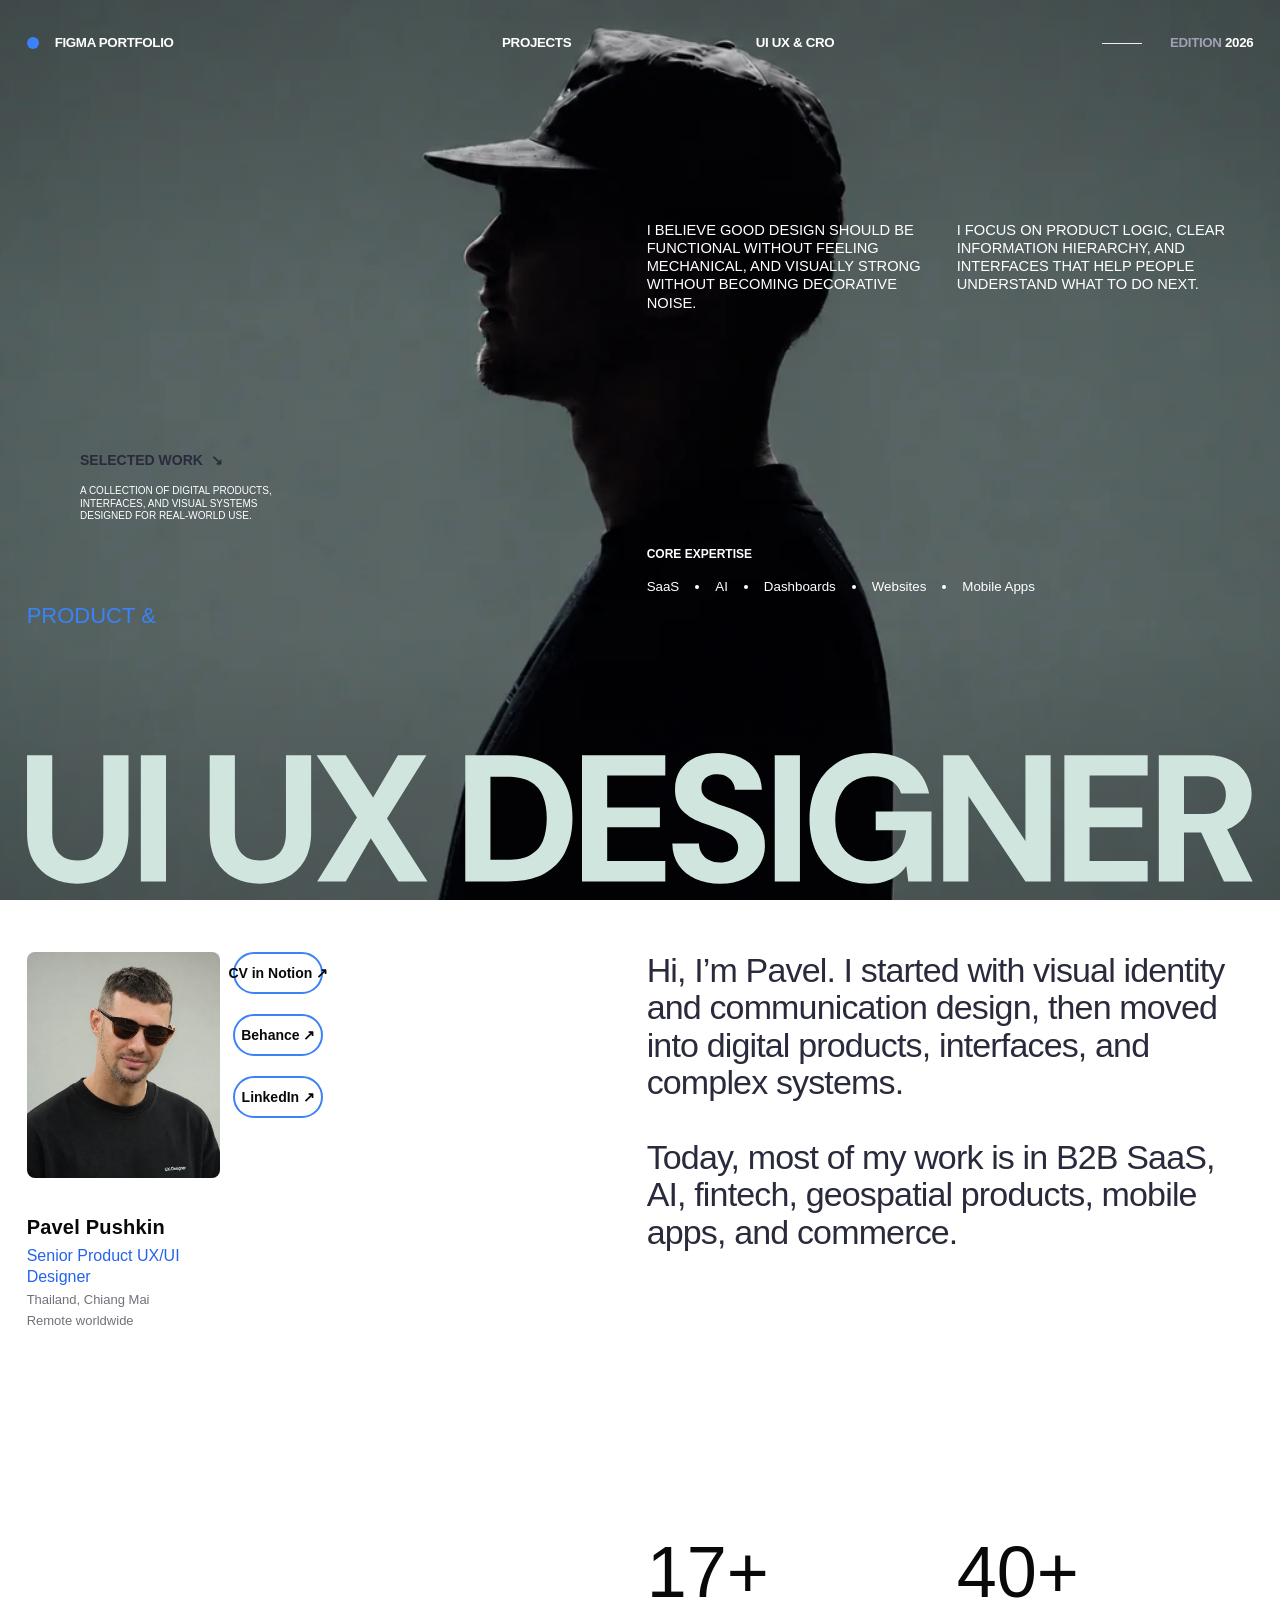
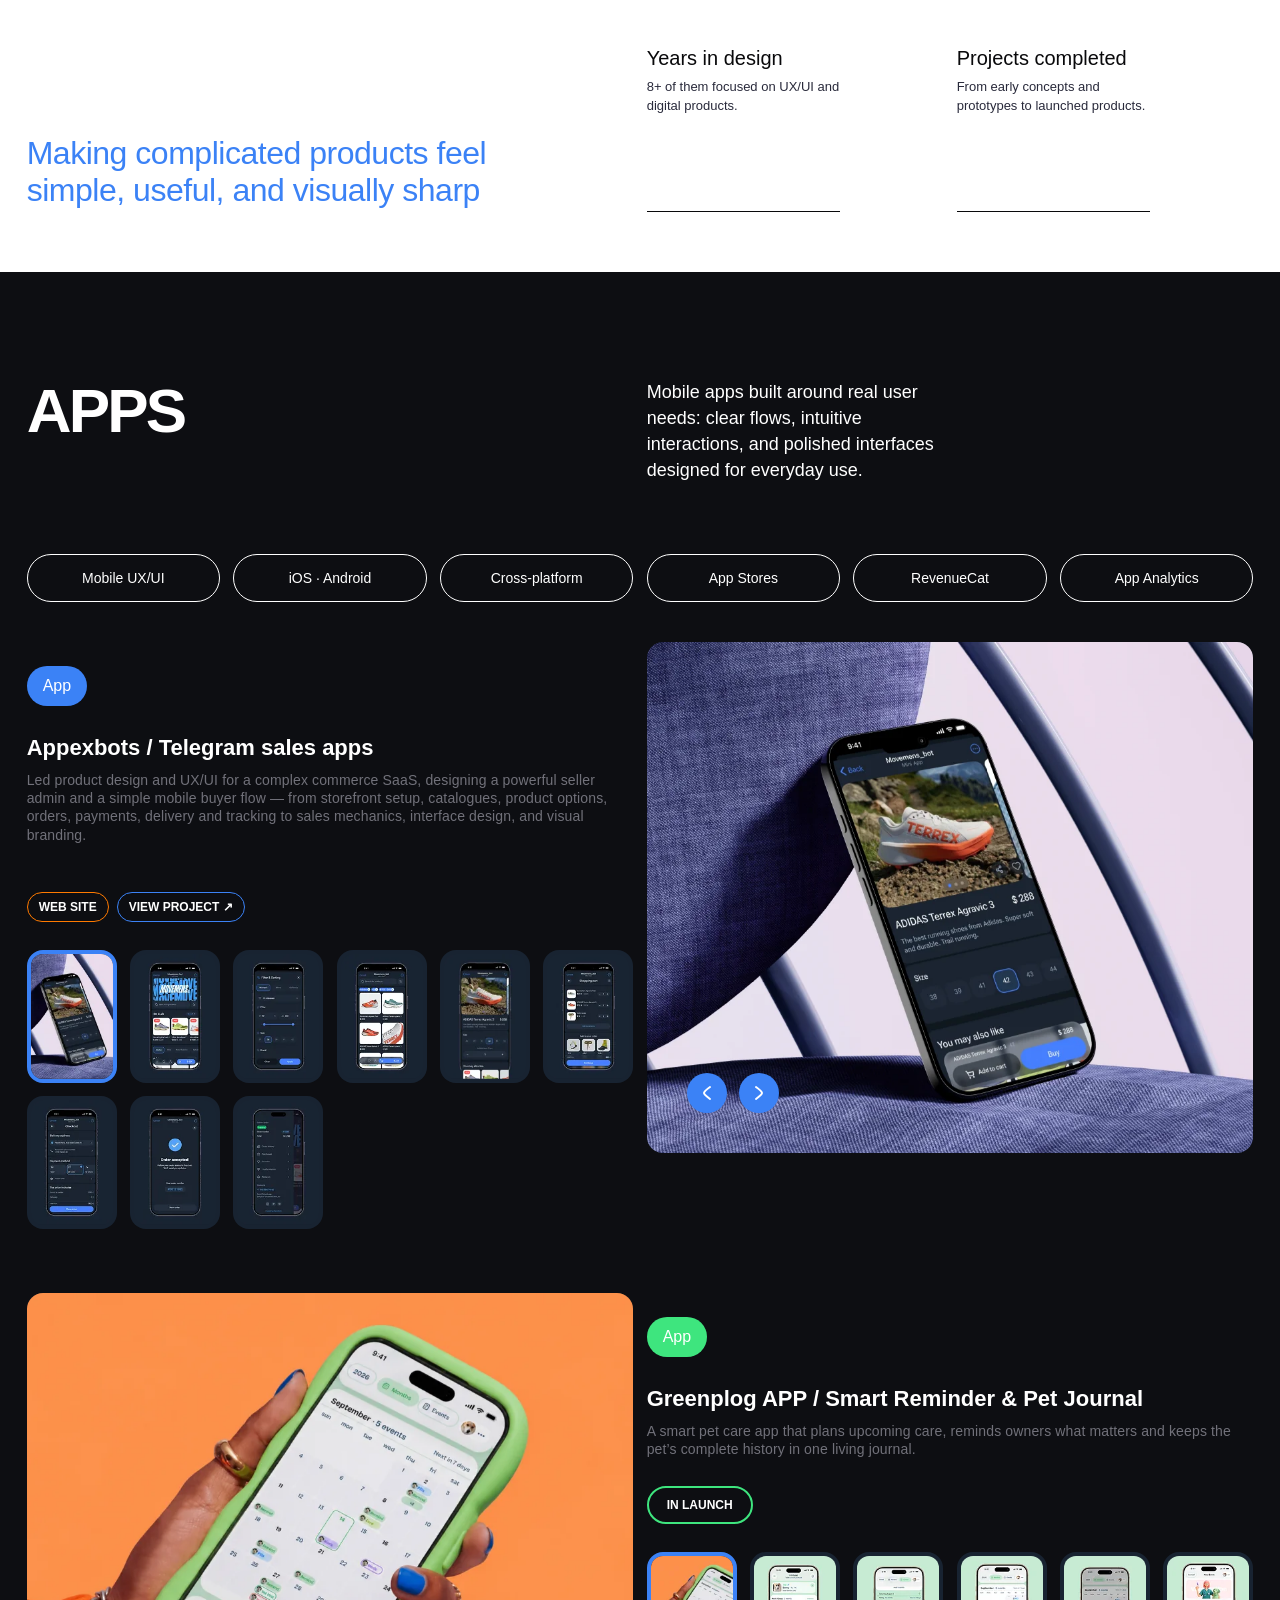
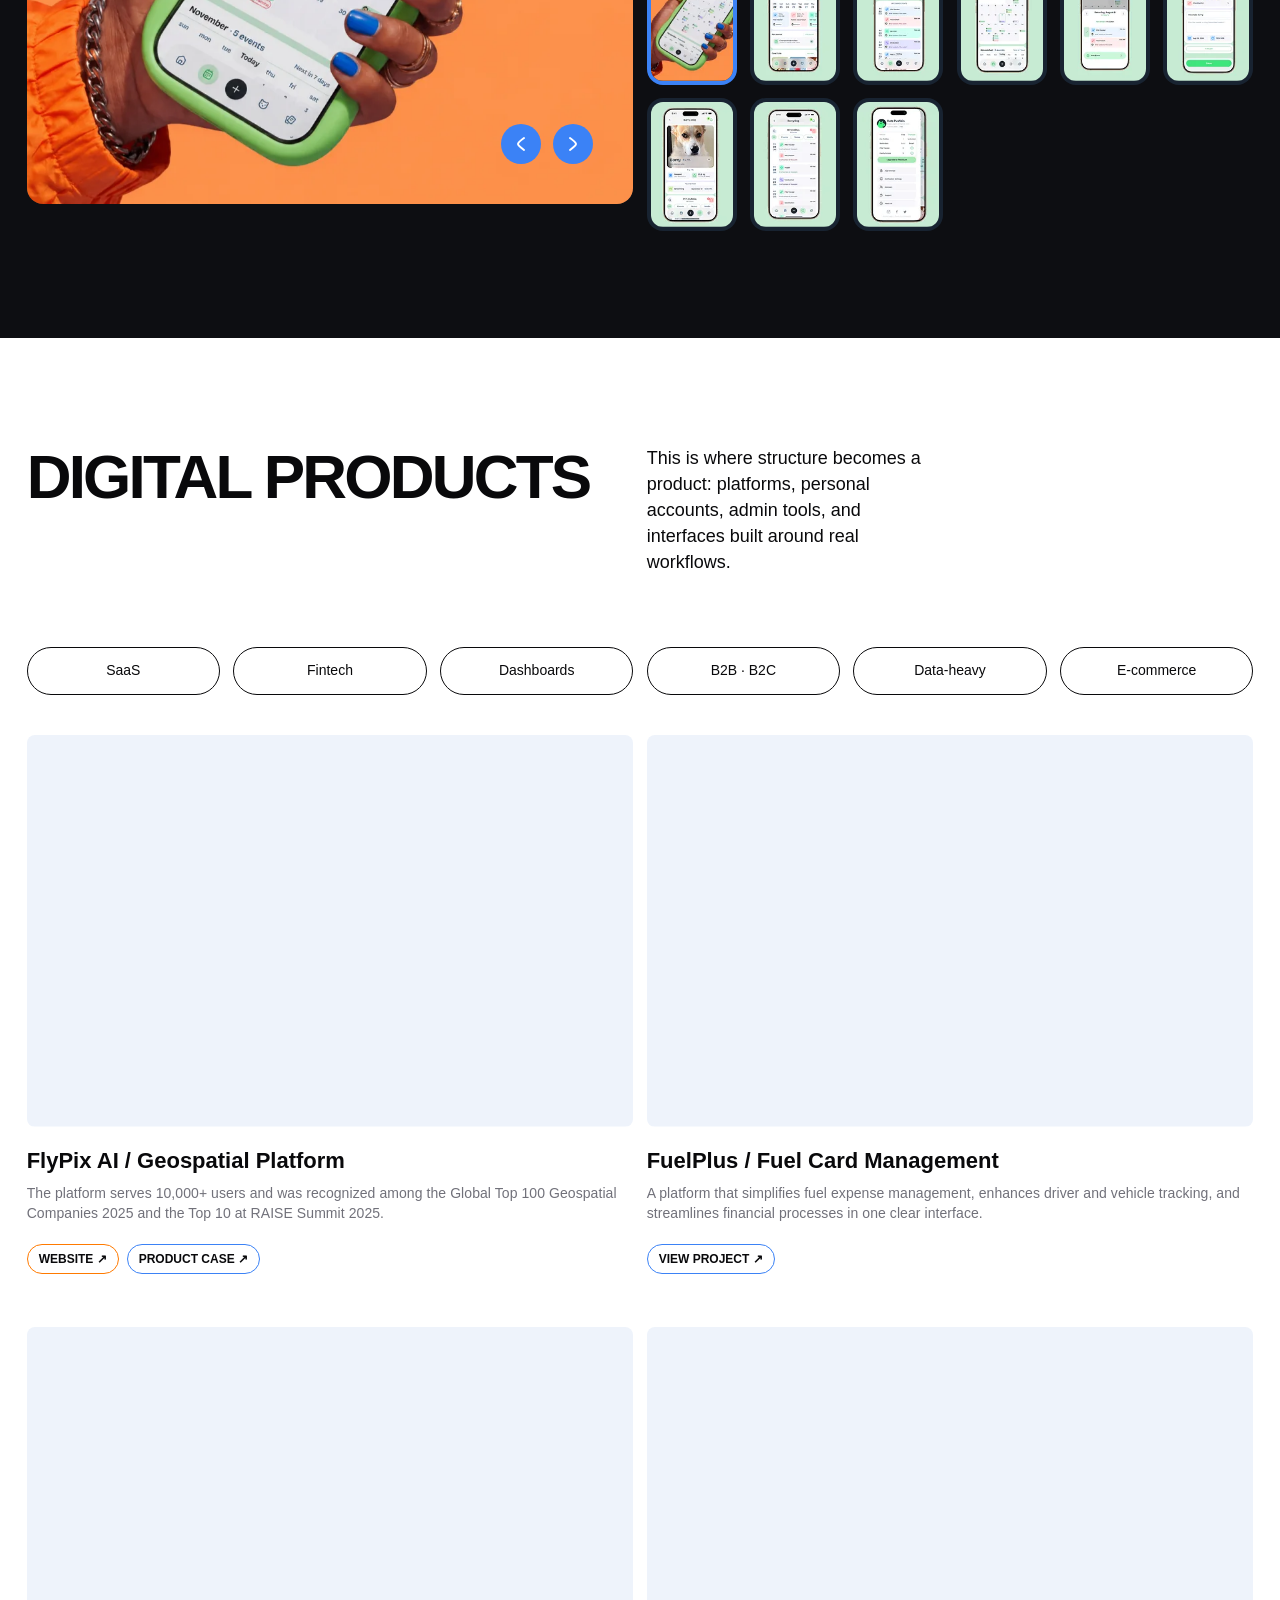
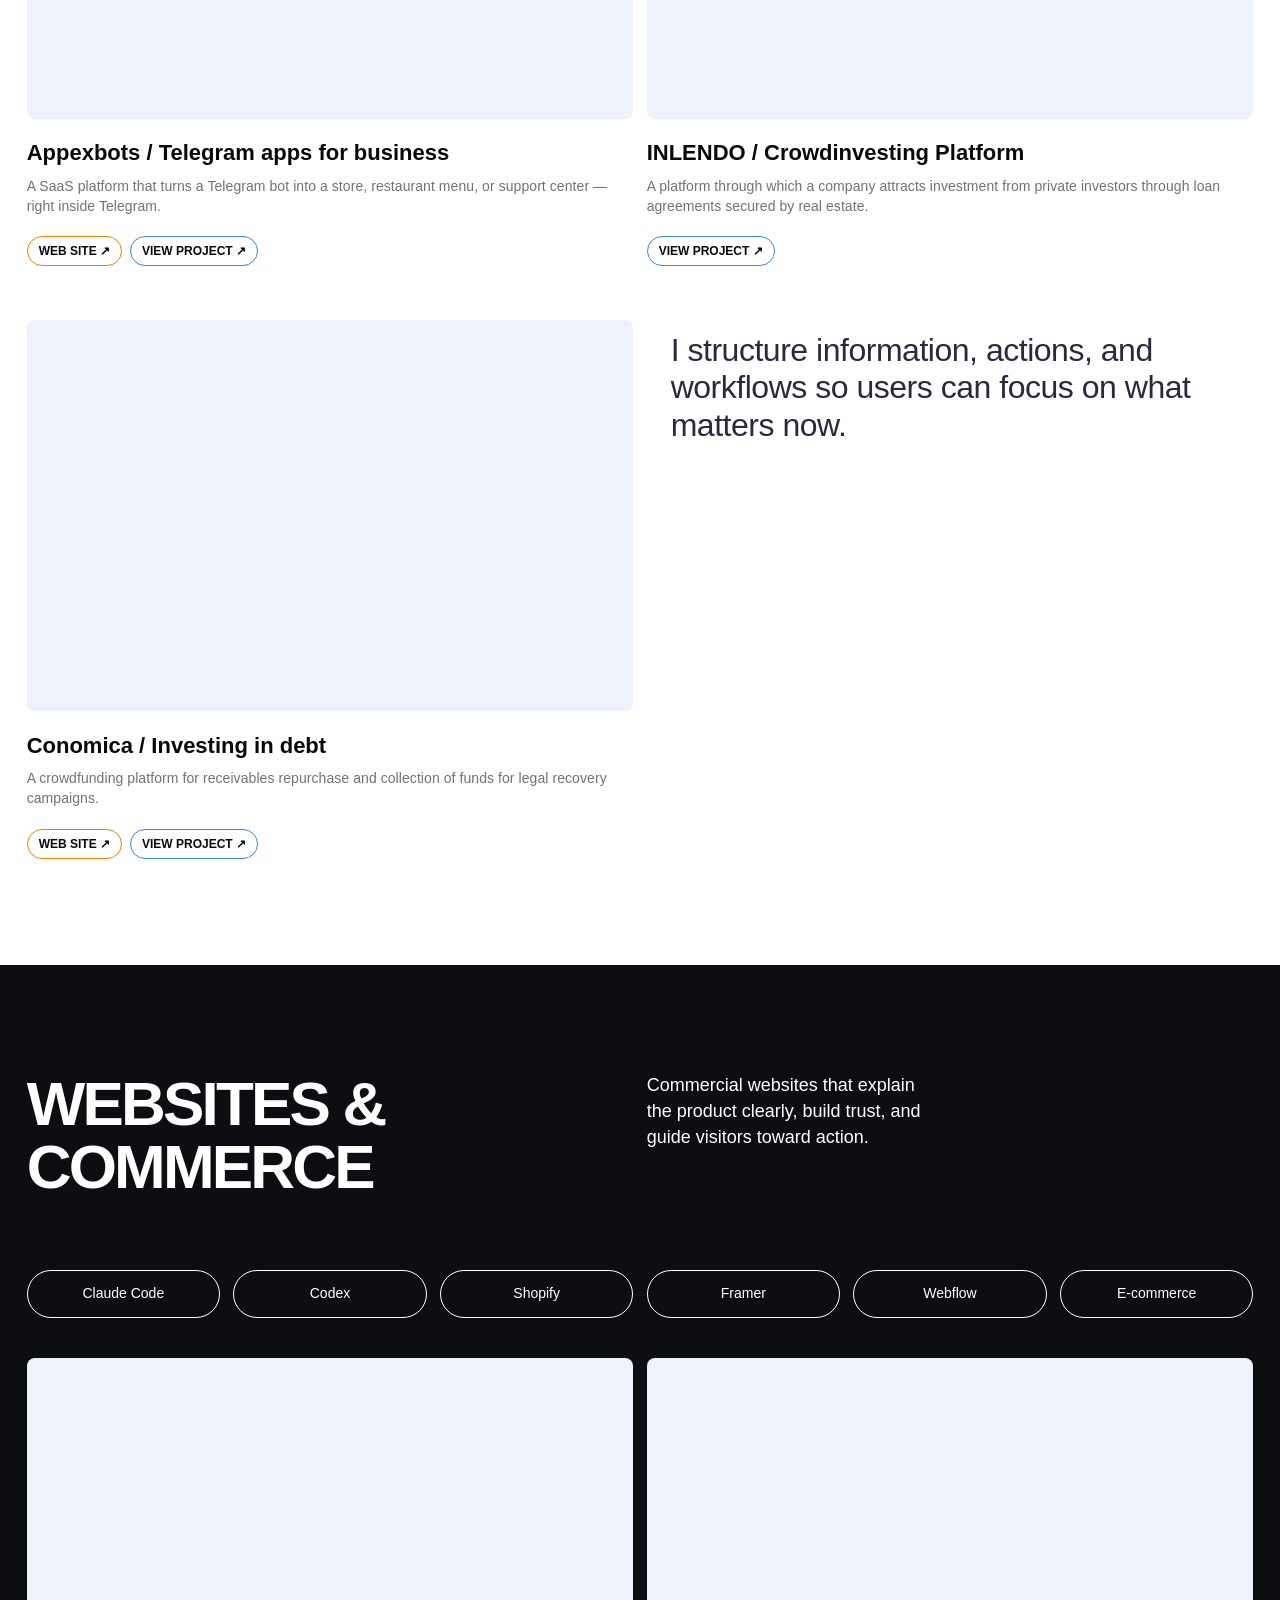
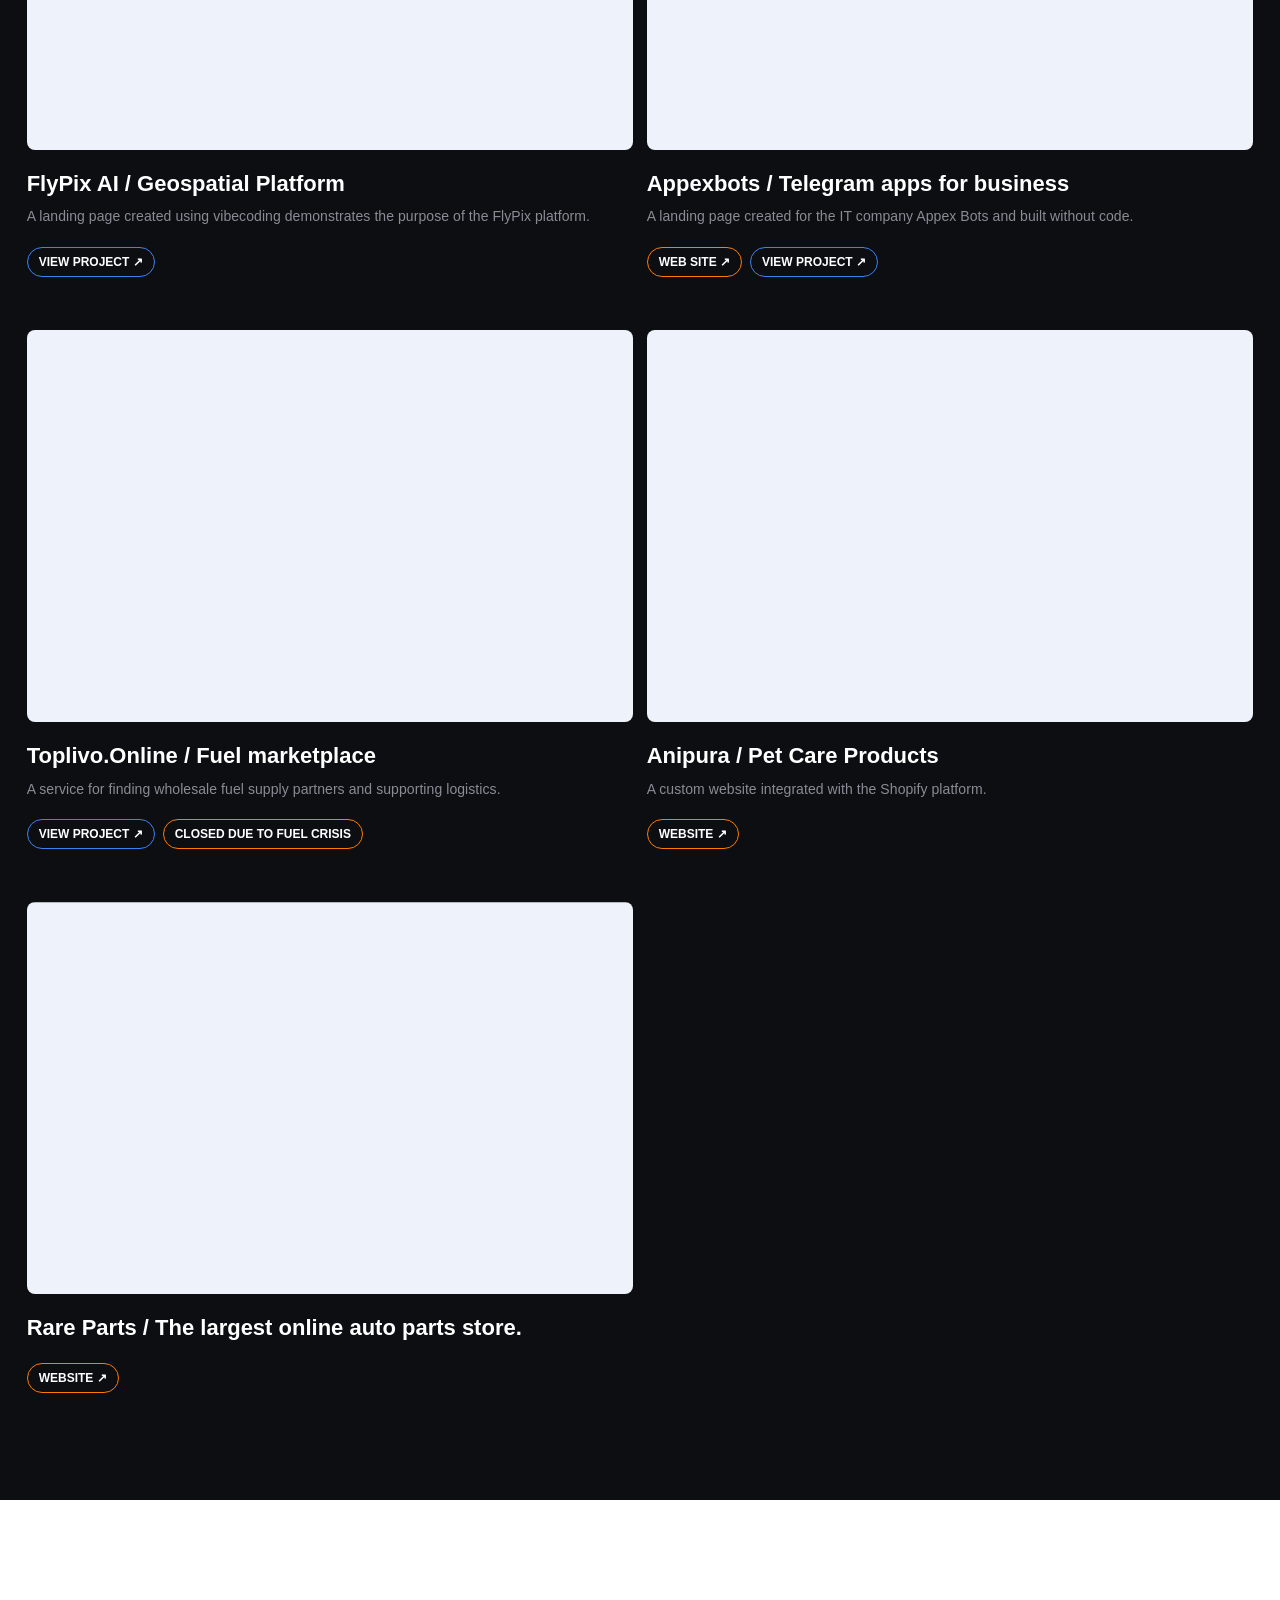
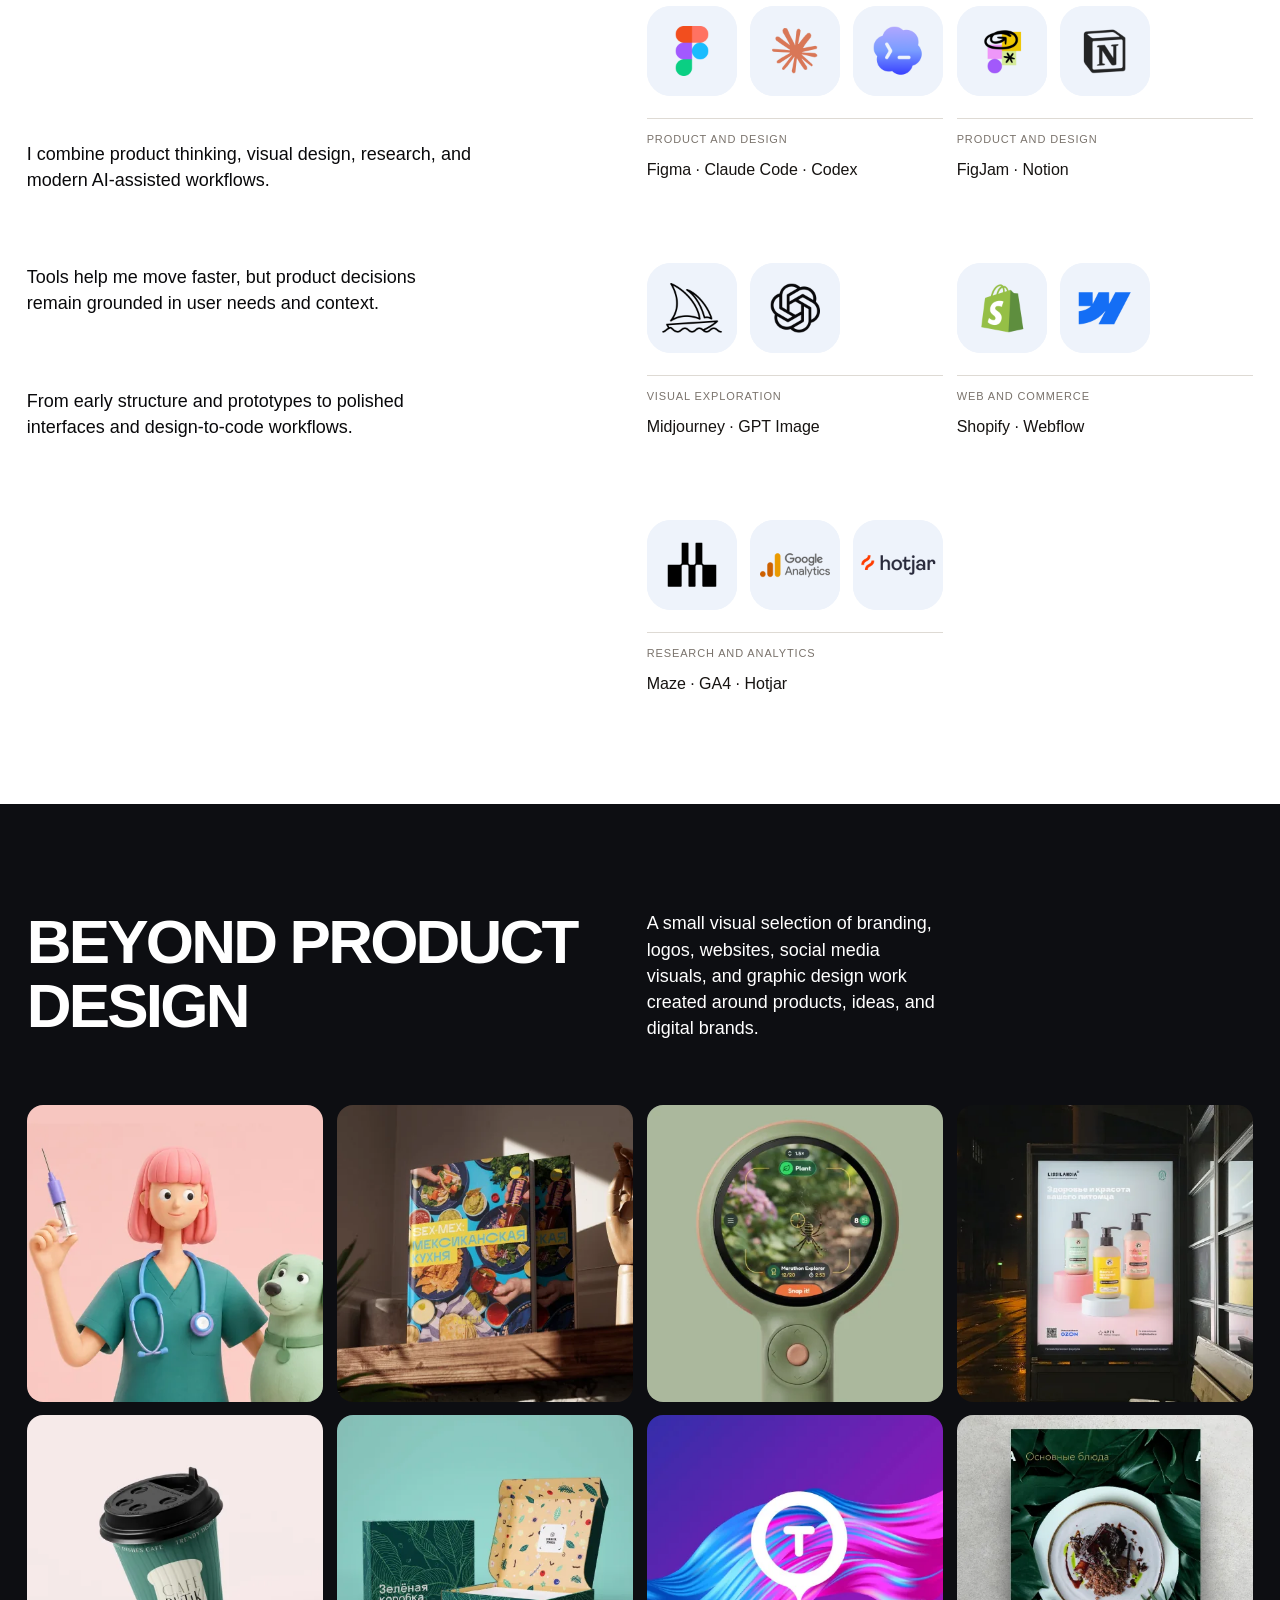
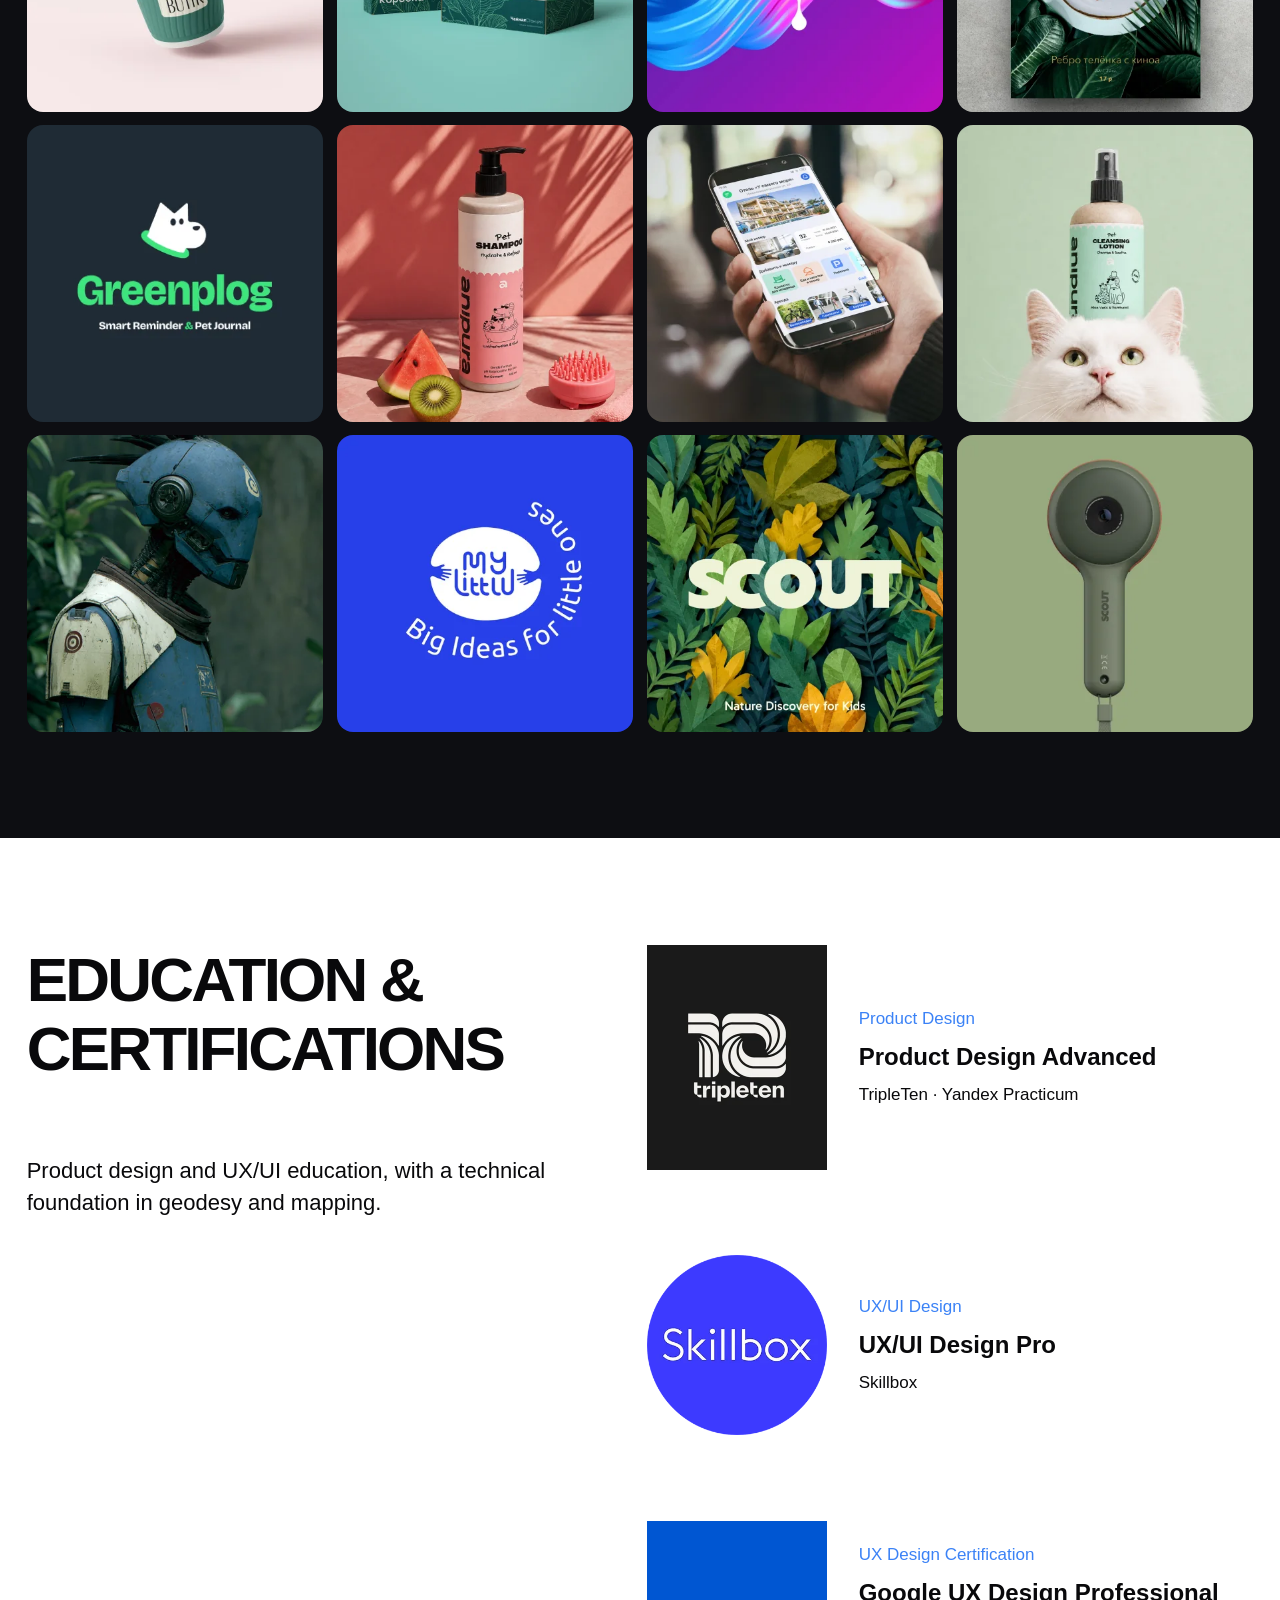
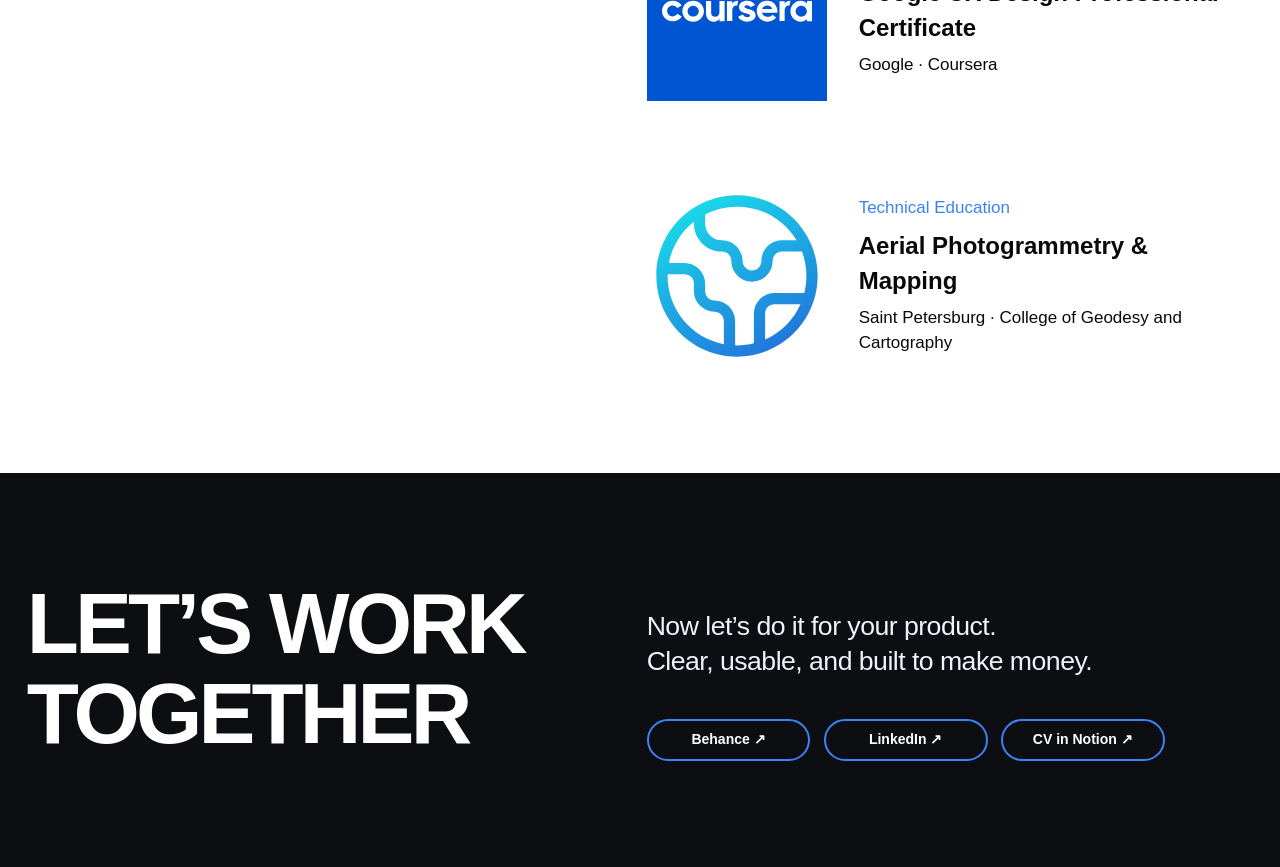
==== commit 84f3c876: "Publish portfolio" ====
--- a/index.html
+++ b/index.html
@@ -1,20 +1,11 @@
-<!DOCTYPE html><html lang="en"><head><meta charSet="utf-8"/><meta name="viewport" content="width=device-width, initial-scale=1"/><link rel="stylesheet" href="assets/index-CMtSrleG.css" data-rsc-css-href="/assets/index-CMtSrleG.css" data-precedence="vite-rsc/importer-resources"/><link rel="modulepreload" href="https://pubblegun.github.io/assets/layout-segment-context-CHltoWKB.js" crossorigin=""/><link rel="modulepreload" href="https://pubblegun.github.io/assets/rolldown-runtime-S-ySWqyJ.js" crossorigin=""/><link rel="modulepreload" href="https://pubblegun.github.io/assets/index-DO1C4LpR.js" crossorigin=""/><link rel="modulepreload" href="https://pubblegun.github.io/assets/framework-CXnKph_e.js" crossorigin=""/><link rel="modulepreload" href="https://pubblegun.github.io/assets/Portfolio-E2BAIgcA.js" crossorigin=""/><title>Pavel Pushkin — Product UX/UI Designer</title><meta name="description" content="Product UX/UI designer with 15+ years of experience creating clear SaaS, AI, fintech, mobile, and commerce products."/><meta name="referrer" content="origin-when-cross-origin"/><meta name="keywords" content="Pavel Pushkin,Product Designer,UX Designer,UI Designer,SaaS Design,Fintech Design,Chiang Mai Designer"/><meta name="author" content="Pavel Pushkin"/><meta name="creator" content="Pavel Pushkin"/><meta name="category" content="Design portfolio"/><meta name="robots" content="index, follow"/><meta name="googlebot" content="index, follow, max-image-preview:large, max-snippet:-1, max-video-preview:-1"/><meta property="og:title" content="Pavel Pushkin — Product UX/UI Designer"/><meta property="og:description" content="Selected digital products, interfaces, and visual systems designed for real-world use."/><meta property="og:type" content="profile"/><meta property="og:locale" content="en_US"/><meta property="og:image" content="https://pubblegun.github.io/og.png"/><meta property="og:image:width" content="1200"/><meta property="og:image:height" content="630"/><meta property="og:image:alt" content="Pavel Pushkin — Product UX/UI Designer"/><meta name="twitter:card" content="summary_large_image"/><meta name="twitter:title" content="Pavel Pushkin — Product UX/UI Designer"/><meta name="twitter:description" content="Selected digital products, interfaces, and visual systems designed for real-world use."/><meta name="twitter:image" content="https://pubblegun.github.io/og.png"/><link rel="shortcut icon" href="favicon.png"/><link rel="icon" href="favicon.png"/><link rel="apple-touch-icon" href="https://pubblegun.github.io/apple-touch-icon.png"/><link rel="canonical" href="index.html"/><script>self.__VINEXT_RSC_PARAMS__={}</script><script>self.__VINEXT_RSC_NAV__={"pathname":"/","searchParams":[]}</script><link rel="modulepreload" href="https://pubblegun.github.io/assets/index-DO1C4LpR.js" />
-<link rel="preload" href="assets/_vinext_fonts/dm-sans-90624ee039aa/dm-sans-f6298972.woff2" as="font" type="font/woff2" crossorigin />
-<link rel="preload" href="assets/_vinext_fonts/dm-sans-90624ee039aa/dm-sans-151a53ae.woff2" as="font" type="font/woff2" crossorigin />
-<link rel="preload" href="assets/_vinext_fonts/inter-9df0d028785c/inter-7249155f.woff2" as="font" type="font/woff2" crossorigin />
-<link rel="preload" href="assets/_vinext_fonts/inter-9df0d028785c/inter-e34c5f1b.woff2" as="font" type="font/woff2" crossorigin />
-<link rel="preload" href="assets/_vinext_fonts/inter-9df0d028785c/inter-6e1a6b2b.woff2" as="font" type="font/woff2" crossorigin />
-<link rel="preload" href="assets/_vinext_fonts/inter-9df0d028785c/inter-656bbed6.woff2" as="font" type="font/woff2" crossorigin />
-<link rel="preload" href="assets/_vinext_fonts/inter-9df0d028785c/inter-fc83e075.woff2" as="font" type="font/woff2" crossorigin />
-<link rel="preload" href="assets/_vinext_fonts/inter-9df0d028785c/inter-749a3084.woff2" as="font" type="font/woff2" crossorigin />
-<link rel="preload" href="assets/_vinext_fonts/inter-9df0d028785c/inter-1ab1ad55.woff2" as="font" type="font/woff2" crossorigin />
+<!DOCTYPE html><html lang="en"><head><meta charSet="utf-8"/><meta name="viewport" content="width=device-width, initial-scale=1"/><link rel="preload" as="image" href="images/hero-ui-ux-designer.svg"/><link rel="preload" as="image" href="icons/arrow-left.svg"/><link rel="preload" as="image" href="icons/arrow-right.svg"/><link rel="stylesheet" href="assets/index-CUcxzJMo.css" data-rsc-css-href="/assets/index-CUcxzJMo.css" data-precedence="vite-rsc/importer-resources"/><link rel="modulepreload" href="https://pubblegun.github.io/assets/layout-segment-context-D3oJoxv6.js" crossorigin=""/><link rel="modulepreload" href="https://pubblegun.github.io/assets/rolldown-runtime-S-ySWqyJ.js" crossorigin=""/><link rel="modulepreload" href="https://pubblegun.github.io/assets/index-u54hrocF.js" crossorigin=""/><link rel="modulepreload" href="https://pubblegun.github.io/assets/framework-CXnKph_e.js" crossorigin=""/><link rel="modulepreload" href="https://pubblegun.github.io/assets/Portfolio-C3qroa5E.js" crossorigin=""/><title>Pavel Pushkin — Product UX/UI Designer</title><meta name="description" content="Product UX/UI designer with 17+ years of experience creating clear SaaS, AI, fintech, mobile, and commerce products."/><meta name="referrer" content="origin-when-cross-origin"/><meta name="keywords" content="Pavel Pushkin,Product Designer,UX Designer,UI Designer,SaaS Design,Fintech Design,Chiang Mai Designer"/><meta name="author" content="Pavel Pushkin"/><meta name="creator" content="Pavel Pushkin"/><meta name="category" content="Design portfolio"/><meta name="robots" content="index, follow"/><meta name="googlebot" content="index, follow, max-image-preview:large, max-snippet:-1, max-video-preview:-1"/><meta property="og:title" content="Pavel Pushkin — Product UX/UI Designer"/><meta property="og:description" content="Selected digital products, interfaces, and visual systems designed for real-world use."/><meta property="og:type" content="profile"/><meta property="og:locale" content="en_US"/><meta property="og:image" content="https://pubblegun.github.io/og.png"/><meta property="og:image:width" content="1200"/><meta property="og:image:height" content="630"/><meta property="og:image:alt" content="Pavel Pushkin — Product UX/UI Designer"/><meta name="twitter:card" content="summary_large_image"/><meta name="twitter:title" content="Pavel Pushkin — Product UX/UI Designer"/><meta name="twitter:description" content="Selected digital products, interfaces, and visual systems designed for real-world use."/><meta name="twitter:image" content="https://pubblegun.github.io/og.png"/><link rel="shortcut icon" href="favicon.png"/><link rel="icon" href="favicon.png"/><link rel="apple-touch-icon" href="https://pubblegun.github.io/apple-touch-icon.png"/><link rel="canonical" href="index.html"/><script>self.__VINEXT_RSC_PARAMS__={}</script><script>self.__VINEXT_RSC_NAV__={"pathname":"/","searchParams":[]}</script><link rel="modulepreload" href="https://pubblegun.github.io/assets/index-u54hrocF.js" />
 <style data-vinext-fonts>/* latin-ext */
 @font-face {
   font-family: 'DM Sans';
   font-style: normal;
   font-weight: 100 1000;
   font-display: swap;
-  src: url(assets/_vinext_fonts/dm-sans-90624ee039aa/dm-sans-f6298972.woff2) format('woff2');
+  src: url(C:/Users/Dell/Documents/Codex/2026-07-28/habr-career/.vinext/fonts/dm-sans-90624ee039aa/dm-sans-f6298972.woff2) format('woff2');
   unicode-range: U+0100-02BA, U+02BD-02C5, U+02C7-02CC, U+02CE-02D7, U+02DD-02FF, U+0304, U+0308, U+0329, U+1D00-1DBF, U+1E00-1E9F, U+1EF2-1EFF, U+2020, U+20A0-20AB, U+20AD-20C0, U+2113, U+2C60-2C7F, U+A720-A7FF;
 }
 /* latin */
@@ -23,13 +14,13 @@
   font-style: normal;
   font-weight: 100 1000;
   font-display: swap;
-  src: url(assets/_vinext_fonts/dm-sans-90624ee039aa/dm-sans-151a53ae.woff2) format('woff2');
+  src: url(C:/Users/Dell/Documents/Codex/2026-07-28/habr-career/.vinext/fonts/dm-sans-90624ee039aa/dm-sans-151a53ae.woff2) format('woff2');
   unicode-range: U+0000-00FF, U+0131, U+0152-0153, U+02BB-02BC, U+02C6, U+02DA, U+02DC, U+0304, U+0308, U+0329, U+2000-206F, U+20AC, U+2122, U+2191, U+2193, U+2212, U+2215, U+FEFF, U+FFFD;
 }
 
-.__font_dm_sans_1gv2z74 { font-family: 'DM Sans', sans-serif; }
+.__font_dm_sans_1oa9aee { font-family: 'DM Sans', sans-serif; }
 
-.__variable_dm_sans_1gv2z74 { --font-dm-sans: 'DM Sans', sans-serif; }
+.__variable_dm_sans_1oa9aee { --font-dm-sans: 'DM Sans', sans-serif; }
 
 /* cyrillic-ext */
 @font-face {
@@ -37,7 +28,7 @@
   font-style: normal;
   font-weight: 100 900;
   font-display: swap;
-  src: url(assets/_vinext_fonts/inter-9df0d028785c/inter-7249155f.woff2) format('woff2');
+  src: url(C:/Users/Dell/Documents/Codex/2026-07-28/habr-career/.vinext/fonts/inter-9df0d028785c/inter-7249155f.woff2) format('woff2');
   unicode-range: U+0460-052F, U+1C80-1C8A, U+20B4, U+2DE0-2DFF, U+A640-A69F, U+FE2E-FE2F;
 }
 /* cyrillic */
@@ -46,7 +37,7 @@
   font-style: normal;
   font-weight: 100 900;
   font-display: swap;
-  src: url(assets/_vinext_fonts/inter-9df0d028785c/inter-e34c5f1b.woff2) format('woff2');
+  src: url(C:/Users/Dell/Documents/Codex/2026-07-28/habr-career/.vinext/fonts/inter-9df0d028785c/inter-e34c5f1b.woff2) format('woff2');
   unicode-range: U+0301, U+0400-045F, U+0490-0491, U+04B0-04B1, U+2116;
 }
 /* greek-ext */
@@ -55,7 +46,7 @@
   font-style: normal;
   font-weight: 100 900;
   font-display: swap;
-  src: url(assets/_vinext_fonts/inter-9df0d028785c/inter-6e1a6b2b.woff2) format('woff2');
+  src: url(C:/Users/Dell/Documents/Codex/2026-07-28/habr-career/.vinext/fonts/inter-9df0d028785c/inter-6e1a6b2b.woff2) format('woff2');
   unicode-range: U+1F00-1FFF;
 }
 /* greek */
@@ -64,7 +55,7 @@
   font-style: normal;
   font-weight: 100 900;
   font-display: swap;
-  src: url(assets/_vinext_fonts/inter-9df0d028785c/inter-656bbed6.woff2) format('woff2');
+  src: url(C:/Users/Dell/Documents/Codex/2026-07-28/habr-career/.vinext/fonts/inter-9df0d028785c/inter-656bbed6.woff2) format('woff2');
   unicode-range: U+0370-0377, U+037A-037F, U+0384-038A, U+038C, U+038E-03A1, U+03A3-03FF;
 }
 /* vietnamese */
@@ -73,7 +64,7 @@
   font-style: normal;
   font-weight: 100 900;
   font-display: swap;
-  src: url(assets/_vinext_fonts/inter-9df0d028785c/inter-fc83e075.woff2) format('woff2');
+  src: url(C:/Users/Dell/Documents/Codex/2026-07-28/habr-career/.vinext/fonts/inter-9df0d028785c/inter-fc83e075.woff2) format('woff2');
   unicode-range: U+0102-0103, U+0110-0111, U+0128-0129, U+0168-0169, U+01A0-01A1, U+01AF-01B0, U+0300-0301, U+0303-0304, U+0308-0309, U+0323, U+0329, U+1EA0-1EF9, U+20AB;
 }
 /* latin-ext */
@@ -82,7 +73,7 @@
   font-style: normal;
   font-weight: 100 900;
   font-display: swap;
-  src: url(assets/_vinext_fonts/inter-9df0d028785c/inter-749a3084.woff2) format('woff2');
+  src: url(C:/Users/Dell/Documents/Codex/2026-07-28/habr-career/.vinext/fonts/inter-9df0d028785c/inter-749a3084.woff2) format('woff2');
   unicode-range: U+0100-02BA, U+02BD-02C5, U+02C7-02CC, U+02CE-02D7, U+02DD-02FF, U+0304, U+0308, U+0329, U+1D00-1DBF, U+1E00-1E9F, U+1EF2-1EFF, U+2020, U+20A0-20AB, U+20AD-20C0, U+2113, U+2C60-2C7F, U+A720-A7FF;
 }
 /* latin */
@@ -91,12 +82,12 @@
   font-style: normal;
   font-weight: 100 900;
   font-display: swap;
-  src: url(assets/_vinext_fonts/inter-9df0d028785c/inter-1ab1ad55.woff2) format('woff2');
+  src: url(C:/Users/Dell/Documents/Codex/2026-07-28/habr-career/.vinext/fonts/inter-9df0d028785c/inter-1ab1ad55.woff2) format('woff2');
   unicode-range: U+0000-00FF, U+0131, U+0152-0153, U+02BB-02BC, U+02C6, U+02DA, U+02DC, U+0304, U+0308, U+0329, U+2000-206F, U+20AC, U+2122, U+2191, U+2193, U+2212, U+2215, U+FEFF, U+FFFD;
 }
 
-.__font_inter_0380wzv { font-family: 'Inter', sans-serif; }
+.__font_inter_02ygyrk { font-family: 'Inter', sans-serif; }
 
-.__variable_inter_0380wzv { --font-inter: 'Inter', sans-serif; }
+.__variable_inter_02ygyrk { --font-inter: 'Inter', sans-serif; }
 </style>
-</head><body class="__variable_dm_sans_1gv2z74 __variable_inter_0380wzv"><script type="application/ld+json">{"@context":"https://schema.org","@type":"Person","name":"Pavel Pushkin","jobTitle":"Product UX/UI Designer","address":{"@type":"PostalAddress","addressLocality":"Chiang Mai","addressCountry":"Thailand"},"sameAs":["https://www.behance.net/Pubble_Gun","https://www.linkedin.com/in/pavel-pushkin/","https://pavelpushkin.tilda.ws/"],"knowsAbout":["Product design","UX design","UI design","SaaS","Fintech","Artificial intelligence","E-commerce","Conversion rate optimization"]}</script><a class="skip-link" href="index.html#main-content">Skip to content</a><div aria-hidden="true" class="layout-grid-overlay"><span></span><span></span><span></span><span></span><span></span><span></span><span></span><span></span><span></span><span></span><span></span><span></span></div><section class="hero" id="top" aria-labelledby="hero-title"><picture class="hero-media"><source media="(max-width: 900px)" srcSet="/images/hero-silhouette-1280.webp"/><img alt="" decoding="sync" fetchPriority="high" height="1080" src="images/hero-silhouette-1920.webp" width="1920"/></picture><div class="hero-shade" aria-hidden="true"></div><header class="hero-header page-grid"><a class="brand hero-enter hero-enter--1" href="index.html#top"><span class="brand-dot" aria-hidden="true"></span><span>FIGMA PORTFOLIO</span></a><a class="hero-nav-link hero-enter hero-enter--2" href="index.html#work">PROJECTS</a><a class="hero-nav-link hero-enter hero-enter--3" href="index.html#tools">UI UX &amp; CRO</a><div class="edition hero-enter hero-enter--4"><span class="edition-line" aria-hidden="true"></span><span>EDITION <strong>2026</strong></span></div></header><div class="hero-editorial page-grid"><div class="selected-work hero-enter hero-enter--2"><p class="editorial-label">SELECTED WORK <span aria-hidden="true">↘</span></p><p>A collection of digital products,<br/>interfaces, and visual systems<br/>designed for real-world use.</p></div><p class="hero-statement hero-statement--belief hero-enter hero-enter--3">I believe good design should be functional without feeling mechanical, and visually strong without becoming decorative noise.</p><p class="hero-statement hero-statement--focus hero-enter hero-enter--4">I focus on product logic, clear information hierarchy, and interfaces that help people understand what to do next.</p><p class="hero-kicker hero-enter hero-enter--3">PRODUCT &amp;</p><div class="expertise hero-enter hero-enter--4"><p>CORE EXPERTISE</p><ul><li>SaaS</li><li>AI</li><li>Dashboards</li><li>Websites</li><li>Mobile Apps</li></ul></div></div><h1 class="hero-title" id="hero-title" aria-label="UI UX Designer"><span class="hero-title-mask"><span>UI UX DESIGNER</span></span></h1></section><main class="content-stack" id="main-content"><section class="about panel" id="about" aria-labelledby="about-title"><div class="page-grid about-grid"><div class="profile" data-reveal="true"><picture class="profile-photo"><source media="(max-width: 720px)" srcSet="/images/pavel-photo-320.webp"/><img alt="Pavel Pushkin wearing sunglasses" decoding="async" height="672" loading="lazy" src="images/pavel-photo-574.webp" width="574"/></picture><div class="profile-copy"><h2 id="about-title">Pavel Pushkin</h2><p class="profile-role">Product UX/UI Designer</p><p>Thailand, Chiang Mai</p><p>Remote worldwide</p></div></div><div class="profile-links" data-reveal="true" style="--delay:90ms"><a class="" href="https://www.behance.net/Pubble_Gun" rel="noreferrer" target="_blank">Behance ↗</a><a class="" href="https://www.linkedin.com/in/pavel-pushkin/" rel="noreferrer" target="_blank">LinkedIn ↗</a><a class="" href="https://pavelpushkin.tilda.ws/" rel="noreferrer" target="_blank">Website ↗</a></div><div class="about-intro" data-reveal="true" style="--delay:80ms"><p>Hi, I’m Pavel. I’ve spent more than 15 years in design — moving from graphic identity and visual communication to digital products, interfaces, and complex systems.</p><p>Today I work across SaaS, AI, fintech, mobile products, and commerce.</p></div><p class="about-manifesto" data-reveal="true">Making complex products feel clear, focused, and visually distinct.</p><div class="stat stat--years" data-reveal="true" style="--delay:100ms"><p class="stat-number">15+</p><h3>Years in design</h3><p>From visual communication and branding to complex digital products and interface systems.</p></div><div class="stat stat--projects" data-reveal="true" style="--delay:180ms"><p class="stat-number">40+</p><h3>Projects completed</h3><p>Across SaaS, fintech, AI, mobile, e-commerce, and commercial websites.</p></div></div></section><section class="work work--light panel" id="work" aria-labelledby="products-title"><div class="page-shell"><div class="section-heading page-grid"><h2 id="products-title" data-reveal="true">DIGITAL PRODUCTS</h2><p data-reveal="true" style="--delay:80ms">This is where structure becomes a product: platforms, personal accounts, admin tools, and interfaces built around real workflows.</p></div><ul class="filter-row" data-reveal="true" aria-label="Project domains"><li>SaaS</li><li>Fintech</li><li>Dashboards</li><li>B2B · B2C</li><li>Data-heavy</li><li>E-commerce</li></ul><div class="project-grid"><article class="project-card" data-reveal="true" style="--delay:0ms"><a class="project-media project-media-link" href="https://pubblegun.github.io/flypix-ai/" rel="noreferrer" target="_blank"><picture><source media="(max-width: 720px)" srcSet="/images/flypix-dashboard-960.webp"/><img alt="FlyPix AI / Geospatial Platform interface presentation" decoding="async" height="588" loading="eager" src="images/flypix-dashboard-1820.webp" srcSet="images/flypix-dashboard-960.webp 960w, images/flypix-dashboard-1820.webp 1820w" width="910"/></picture><span class="sr-only">Open <!-- -->FlyPix AI / Geospatial Platform</span></a><div class="project-copy"><h3>FlyPix AI / Geospatial Platform</h3><p>The platform serves 10,000+ users and was recognized among the Global Top 100 Geospatial Companies 2025 and the Top 10 at RAISE Summit 2025.</p><div class="project-tags" aria-label="Project links and status"><a class="mini-tag mini-tag--orange" href="https://pubblegun.github.io/flypix-ai/" rel="noreferrer" target="_blank">Website ↗</a></div></div></article><article class="project-card" data-reveal="true" style="--delay:100ms"><a class="project-media project-media-link" href="https://www.behance.net/gallery/181047483/Fuel-Card-Management" rel="noreferrer" target="_blank"><picture><source media="(max-width: 720px)" srcSet="/images/fuelplus-dashboard-960.webp"/><img alt="FuelPlus / Fuel Card Management interface presentation" decoding="async" height="588" loading="eager" src="images/fuelplus-dashboard-1820.webp" srcSet="images/fuelplus-dashboard-960.webp 960w, images/fuelplus-dashboard-1820.webp 1820w" width="910"/></picture><span class="sr-only">Open <!-- -->FuelPlus / Fuel Card Management</span></a><div class="project-copy"><h3>FuelPlus / Fuel Card Management</h3><p>A platform that simplifies fuel expense management, enhances driver and vehicle tracking, and streamlines financial processes in one clear interface.</p><div class="project-tags" aria-label="Project links and status"><a class="mini-tag mini-tag--blue" href="https://www.behance.net/gallery/181047483/Fuel-Card-Management" rel="noreferrer" target="_blank">View project ↗</a></div></div></article><article class="project-card" data-reveal="true" style="--delay:0ms"><a class="project-media project-media-link" href="https://www.behance.net/gallery/250198565/E-commerce-Telegram-Mini-Apps" rel="noreferrer" target="_blank"><picture><source media="(max-width: 720px)" srcSet="/images/appexbots-dashboard-960.webp"/><img alt="Appexbots / Telegram apps for business interface presentation" decoding="async" height="588" loading="lazy" src="images/appexbots-dashboard-1820.webp" srcSet="images/appexbots-dashboard-960.webp 960w, images/appexbots-dashboard-1820.webp 1820w" width="910"/></picture><span class="sr-only">Open <!-- -->Appexbots / Telegram apps for business</span></a><div class="project-copy"><h3>Appexbots / Telegram apps for business</h3><p>A SaaS platform that turns a Telegram bot into a store, restaurant menu, or support center — right inside Telegram.</p><div class="project-tags" aria-label="Project links and status"><a class="mini-tag mini-tag--orange" href="https://appexbots.com/" rel="noreferrer" target="_blank">Web site ↗</a><a class="mini-tag mini-tag--blue" href="https://www.behance.net/gallery/250198565/E-commerce-Telegram-Mini-Apps" rel="noreferrer" target="_blank">View project ↗</a></div></div></article><article class="project-card" data-reveal="true" style="--delay:100ms"><a class="project-media project-media-link" href="https://www.behance.net/gallery/182884241/INLENDO-srowdinvesting-Platform" rel="noreferrer" target="_blank"><picture><source media="(max-width: 720px)" srcSet="/images/inlendo-dashboard-960.webp"/><img alt="INLENDO / Crowdinvesting Platform interface presentation" decoding="async" height="588" loading="lazy" src="images/inlendo-dashboard-1820.webp" srcSet="images/inlendo-dashboard-960.webp 960w, images/inlendo-dashboard-1820.webp 1820w" width="910"/></picture><span class="sr-only">Open <!-- -->INLENDO / Crowdinvesting Platform</span></a><div class="project-copy"><h3>INLENDO / Crowdinvesting Platform</h3><p>A platform through which a company attracts investment from private investors through loan agreements secured by real estate.</p><div class="project-tags" aria-label="Project links and status"><a class="mini-tag mini-tag--blue" href="https://www.behance.net/gallery/182884241/INLENDO-srowdinvesting-Platform" rel="noreferrer" target="_blank">View project ↗</a></div></div></article><article class="project-card" data-reveal="true" style="--delay:0ms"><a class="project-media project-media-link" href="https://www.behance.net/gallery/168734569/Conomica-Investing-in-debt" rel="noreferrer" target="_blank"><picture><source media="(max-width: 720px)" srcSet="/images/conomica-dashboard-960.webp"/><img alt="Conomica / Investing in debt interface presentation" decoding="async" height="588" loading="lazy" src="images/conomica-dashboard-1820.webp" srcSet="images/conomica-dashboard-960.webp 960w, images/conomica-dashboard-1820.webp 1820w" width="910"/></picture><span class="sr-only">Open <!-- -->Conomica / Investing in debt</span></a><div class="project-copy"><h3>Conomica / Investing in debt</h3><p>A crowdfunding platform for receivables repurchase and collection of funds for legal recovery campaigns.</p><div class="project-tags" aria-label="Project links and status"><a class="mini-tag mini-tag--orange" href="https://conomica.ru/" rel="noreferrer" target="_blank">Web site ↗</a><a class="mini-tag mini-tag--blue" href="https://www.behance.net/gallery/168734569/Conomica-Investing-in-debt" rel="noreferrer" target="_blank">View project ↗</a></div></div></article><blockquote data-reveal="true" style="--delay:110ms">I structure information, actions, and workflows so users can focus on what matters now.</blockquote></div></div></section><section class="work work--dark panel" id="commerce" aria-labelledby="commerce-title"><div class="page-shell"><div class="section-heading page-grid"><h2 id="commerce-title" data-reveal="true">WEBSITES &amp;<br/>COMMERCE</h2><p data-reveal="true" style="--delay:80ms">Commercial websites that explain the product clearly, build trust, and guide visitors toward action.</p></div><ul class="filter-row filter-row--dark" data-reveal="true" aria-label="Website tools and domains"><li>Claude Code</li><li>Codex</li><li>Shopify</li><li>Framer</li><li>Webflow</li><li>E-commerce</li></ul><div class="project-grid"><article class="project-card project-card--dark" data-reveal="true" style="--delay:0ms"><a class="project-media project-media-link" href="https://pubblegun.github.io/flypix-ai/" rel="noreferrer" target="_blank"><picture><source media="(max-width: 720px)" srcSet="/images/flypix-landing-960.webp"/><img alt="FlyPix AI / Geospatial Platform interface presentation" decoding="async" height="588" loading="lazy" src="images/flypix-landing-1820.webp" srcSet="images/flypix-landing-960.webp 960w, images/flypix-landing-1820.webp 1820w" width="910"/></picture><span class="sr-only">Open <!-- -->FlyPix AI / Geospatial Platform</span></a><div class="project-copy"><h3>FlyPix AI / Geospatial Platform</h3><p>A landing page created using vibecoding demonstrates the purpose of the FlyPix platform.</p><div class="project-tags" aria-label="Project links and status"><a class="mini-tag mini-tag--blue" href="https://pubblegun.github.io/flypix-ai/" rel="noreferrer" target="_blank">View project ↗</a></div></div></article><article class="project-card project-card--dark" data-reveal="true" style="--delay:100ms"><a class="project-media project-media-link" href="https://www.behance.net/gallery/250198565/E-commerce-Telegram-Mini-Apps" rel="noreferrer" target="_blank"><picture><source media="(max-width: 720px)" srcSet="/images/appexbots-landing-960.webp"/><img alt="Appexbots / Telegram apps for business interface presentation" decoding="async" height="588" loading="lazy" src="images/appexbots-landing-1820.webp" srcSet="images/appexbots-landing-960.webp 960w, images/appexbots-landing-1820.webp 1820w" width="910"/></picture><span class="sr-only">Open <!-- -->Appexbots / Telegram apps for business</span></a><div class="project-copy"><h3>Appexbots / Telegram apps for business</h3><p>A landing page created for the IT company Appex Bots and built without code.</p><div class="project-tags" aria-label="Project links and status"><a class="mini-tag mini-tag--orange" href="https://appexbots.com/" rel="noreferrer" target="_blank">Web site ↗</a><a class="mini-tag mini-tag--blue" href="https://www.behance.net/gallery/250198565/E-commerce-Telegram-Mini-Apps" rel="noreferrer" target="_blank">View project ↗</a></div></div></article><article class="project-card project-card--dark" data-reveal="true" style="--delay:0ms"><a class="project-media project-media-link" href="https://www.behance.net/gallery/115721327/toplivoonline" rel="noreferrer" target="_blank"><picture><source media="(max-width: 720px)" srcSet="/images/toplivo-landing-960.webp"/><img alt="Toplivo.Online / Fuel marketplace interface presentation" decoding="async" height="588" loading="lazy" src="images/toplivo-landing-1820.webp" srcSet="images/toplivo-landing-960.webp 960w, images/toplivo-landing-1820.webp 1820w" width="910"/></picture><span class="sr-only">Open <!-- -->Toplivo.Online / Fuel marketplace</span></a><div class="project-copy"><h3>Toplivo.Online / Fuel marketplace</h3><p>A service for finding wholesale fuel supply partners and supporting logistics.</p><div class="project-tags" aria-label="Project links and status"><a class="mini-tag mini-tag--blue" href="https://www.behance.net/gallery/115721327/toplivoonline" rel="noreferrer" target="_blank">View project ↗</a><span class="mini-tag mini-tag--orange">Closed due to fuel crisis</span></div></div></article><article class="project-card project-card--dark" data-reveal="true" style="--delay:100ms"><a class="project-media project-media-link" href="https://anipurapet.com/" rel="noreferrer" target="_blank"><picture><source media="(max-width: 720px)" srcSet="/images/anipura-landing-960.webp"/><img alt="Anipura / Pet Care Products interface presentation" decoding="async" height="588" loading="lazy" src="images/anipura-landing-1820.webp" srcSet="images/anipura-landing-960.webp 960w, images/anipura-landing-1820.webp 1820w" width="910"/></picture><span class="sr-only">Open <!-- -->Anipura / Pet Care Products</span></a><div class="project-copy"><h3>Anipura / Pet Care Products</h3><p>A custom website integrated with the Shopify platform.</p><div class="project-tags" aria-label="Project links and status"><a class="mini-tag mini-tag--orange" href="https://anipurapet.com/" rel="noreferrer" target="_blank">Website ↗</a></div></div></article></div></div></section><section class="tools panel" id="tools" aria-labelledby="tools-title"><div class="page-grid tools-grid"><div class="tools-copy"><h2 id="tools-title" data-reveal="true">TOOLS &amp; SKILLS</h2><p data-reveal="true">I combine product thinking, visual design, research, and modern AI-assisted workflows.</p><p data-reveal="true">Tools help me move faster, but product decisions remain grounded in user needs and context.</p><p data-reveal="true">From early structure and prototypes to polished interfaces and design-to-code workflows.</p></div><div class="tool-groups"><article class="tool-group" data-reveal="true" style="--delay:0ms"><div class="tool-logos"><div class="tool-logo"><img alt="" decoding="async" height="270" loading="lazy" src="logos/figma.png" width="270"/></div><div class="tool-logo"><img alt="" decoding="async" height="270" loading="lazy" src="logos/claude.png" width="270"/></div><div class="tool-logo"><img alt="" decoding="async" height="270" loading="lazy" src="logos/codex.png" width="270"/></div></div><div class="tool-meta"><p>Product and design</p><h3>Figma · Claude Code · Codex</h3></div></article><article class="tool-group" data-reveal="true" style="--delay:90ms"><div class="tool-logos"><div class="tool-logo"><img alt="" decoding="async" height="270" loading="lazy" src="logos/figjam.png" width="270"/></div><div class="tool-logo"><img alt="" decoding="async" height="270" loading="lazy" src="logos/notion.png" width="270"/></div></div><div class="tool-meta"><p>Product and design</p><h3>FigJam · Notion</h3></div></article><article class="tool-group" data-reveal="true" style="--delay:0ms"><div class="tool-logos"><div class="tool-logo"><img alt="" decoding="async" height="270" loading="lazy" src="logos/midjourney.png" width="270"/></div><div class="tool-logo"><img alt="" decoding="async" height="270" loading="lazy" src="logos/gpt-image.png" width="270"/></div></div><div class="tool-meta"><p>Visual exploration</p><h3>Midjourney · GPT Image</h3></div></article><article class="tool-group" data-reveal="true" style="--delay:90ms"><div class="tool-logos"><div class="tool-logo"><img alt="" decoding="async" height="270" loading="lazy" src="logos/shopify.png" width="270"/></div><div class="tool-logo"><img alt="" decoding="async" height="270" loading="lazy" src="logos/webflow.png" width="270"/></div></div><div class="tool-meta"><p>Web and commerce</p><h3>Shopify · Webflow</h3></div></article><article class="tool-group" data-reveal="true" style="--delay:0ms"><div class="tool-logos"><div class="tool-logo"><img alt="" decoding="async" height="270" loading="lazy" src="logos/maze.png" width="270"/></div><div class="tool-logo"><img alt="" decoding="async" height="270" loading="lazy" src="logos/ga4.png" width="270"/></div><div class="tool-logo"><img alt="" decoding="async" height="270" loading="lazy" src="logos/hotjar.png" width="270"/></div></div><div class="tool-meta"><p>Research and analytics</p><h3>Maze · GA4 · Hotjar</h3></div></article></div></div></section><section class="contact panel" id="contact" aria-labelledby="contact-title"><div class="page-grid contact-grid"><h2 id="contact-title" data-reveal="true">LET’S WORK<br/>TOGETHER</h2><div class="contact-copy" data-reveal="true" style="--delay:90ms"><p>Now let’s do it for your product.<br/>Clear, usable, and built to make money.</p><div class="contact-links"><a class="" href="https://www.behance.net/Pubble_Gun" rel="noreferrer" target="_blank">Behance ↗</a><a class="" href="https://www.linkedin.com/in/pavel-pushkin/" rel="noreferrer" target="_blank">LinkedIn ↗</a><a class="" href="https://pavelpushkin.tilda.ws/" rel="noreferrer" target="_blank">Website ↗</a></div></div></div></section></main><nav aria-label="Portfolio sections" class="island-nav"><div class="island-desktop"><a class="island-brand" href="index.html#top" aria-label="Back to top"><span aria-hidden="true"></span></a><a aria-current="location" class="is-active" href="index.html#about">About</a><a class="" href="index.html#work">Work</a><a class="" href="index.html#tools">Tools</a><a class="" href="index.html#contact">Contact</a><button aria-label="Show the 12-column grid" class="grid-toggle" title="Toggle grid · Shift + G" type="button">G</button></div><button aria-controls="mobile-island-menu" aria-expanded="false" aria-label="Open navigation" class="island-mobile-toggle" type="button"><span></span><span></span></button><div class="island-mobile-menu" id="mobile-island-menu"><a aria-current="location" href="index.html#about">About</a><a href="index.html#work">Work</a><a href="index.html#tools">Tools</a><a href="index.html#contact">Contact</a></div></nav><div aria-hidden="true" class="project-cursor">View ↗</div><script id="_R_">import("/assets/index-DO1C4LpR.js")</script><script>(function(){function c(){var b=a.contentDocument||(a.contentWindow&&a.contentWindow.document);if(b){var d=b.createElement('script');d.innerHTML="window.__CF$cv$params={r:'a2e20eb31ea1b941',t:'MTc4NzIzNTgyMg=='};var a=document.createElement('script');a.src='/cdn-cgi/challenge-platform/scripts/jsd/main.js';document.getElementsByTagName('head')[0].appendChild(a);";b.getElementsByTagName('head')[0].appendChild(d)}}if(document.body){var a=document.createElement('iframe');a.height=1;a.width=1;a.style.position='absolute';a.style.top=0;a.style.left=0;a.style.border='none';a.style.visibility='hidden';document.body.appendChild(a);if('loading'!==document.readyState)c();else if(window.addEventListener)document.addEventListener('DOMContentLoaded',c);else{var e=document.onreadystatechange||function(){};document.onreadystatechange=function(b){e(b);'loading'!==document.readyState&&(document.onreadystatechange=e,c())}}}})();</script></body></html><script>self.__VINEXT_RSC_CHUNKS__=self.__VINEXT_RSC_CHUNKS__||[];self.__VINEXT_RSC_CHUNKS__.push("2:I[\"8c0f216c4604\",[],\"Children\",1]\n3:I[\"15c18cfaeeff\",[],\"LayoutSegmentProvider\",1]\n4:I[\"8c0f216c4604\",[],\"Slot\",1]\n5:I[\"593f344dc510\",[],\"RedirectBoundary\",1]\n:HL[\"/assets/index-CMtSrleG.css\",\"style\"]\n")</script><script>self.__VINEXT_RSC_CHUNKS__=self.__VINEXT_RSC_CHUNKS__||[];self.__VINEXT_RSC_CHUNKS__.push("0:{\"__route\":\"route:/\",\"__interceptionContext\":null,\"__layoutIds\":[\"layout:/\"],\"__rootLayout\":\"/\",\"page:/\":\"$L1\",\"layout:/\":[[[[\"$\",\"link\",\"css:/assets/index-CMtSrleG.css\",{\"rel\":\"stylesheet\",\"precedence\":\"vite-rsc/importer-resources\",\"href\":\"/assets/index-CMtSrleG.css\",\"data-rsc-css-href\":\"/assets/index-CMtSrleG.css\"}],\"$undefined\"],[\"$\",\"html\",null,{\"lang\":\"en\",\"children\":[\"$\",\"body\",null,{\"className\":\"__variable_dm_sans_1gv2z74 __variable_inter_0380wzv\",\"children\":[\"$\",\"$L2\",null,{}]}]}]],null],\"route:/\":[[[\"$\",\"meta\",null,{\"charSet\":\"utf-8\"}],[[\"$\",\"title\",\"0\",{\"children\":\"Pavel Pushkin — Product UX/UI Designer\"}],[\"$\",\"meta\",\"1\",{\"name\":\"description\",\"content\":\"Product UX/UI designer with 15+ years of experience creating clear SaaS, AI, fintech, mobile, and commerce products.\"}],[\"$\",\"meta\",\"2\",{\"name\":\"referrer\",\"content\":\"origin-when-cross-origin\"}],[\"$\",\"meta\",\"3\",{\"name\":\"keywords\",\"content\":\"Pavel Pushkin,Product Designer,UX Designer,UI Designer,SaaS Design,Fintech Design,Chiang Mai Designer\"}],[\"$\",\"meta\",\"4\",{\"name\":\"author\",\"content\":\"Pavel Pushkin\"}],[\"$\",\"meta\",\"5\",{\"name\":\"creator\",\"content\":\"Pavel Pushkin\"}],[\"$\",\"meta\",\"6\",{\"name\":\"category\",\"content\":\"Design portfolio\"}],[\"$\",\"meta\",\"7\",{\"name\":\"robots\",\"content\":\"index, follow\"}],[\"$\",\"meta\",\"8\",{\"name\":\"googlebot\",\"content\":\"index, follow, max-image-preview:large, max-snippet:-1, max-video-preview:-1\"}],[\"$\",\"meta\",\"9\",{\"property\":\"og:title\",\"content\":\"Pavel Pushkin — Product UX/UI Designer\"}],[\"$\",\"meta\",\"10\",{\"property\":\"og:description\",\"content\":\"Selected digital products, interfaces, and visual systems designed for real-world use.\"}],[\"$\",\"meta\",\"11\",{\"property\":\"og:type\",\"content\":\"profile\"}],[\"$\",\"meta\",\"12\",{\"property\":\"og:locale\",\"content\":\"en_US\"}],[\"$\",\"meta\",\"13\",{\"property\":\"og:image\",\"content\":\"https://pubblegun.github.io/og.png\"}],[\"$\",\"meta\",\"14\",{\"property\":\"og:image:width\",\"content\":\"1200\"}],[\"$\",\"meta\",\"15\",{\"property\":\"og:image:height\",\"content\":\"630\"}],[\"$\",\"meta\",\"16\",{\"property\":\"og:image:alt\",\"content\":\"Pavel Pushkin — Product UX/UI Designer\"}],[\"$\",\"meta\",\"17\",{\"name\":\"twitter:card\",\"content\":\"summary_large_image\"}],[\"$\",\"meta\",\"18\",{\"name\":\"twitter:title\",\"content\":\"Pavel Pushkin — Product UX/UI Designer\"}],[\"$\",\"meta\",\"19\",{\"name\":\"twitter:description\",\"content\":\"Selected digital products, interfaces, and visual systems designed for real-world use.\"}],[\"$\",\"meta\",\"20\",{\"name\":\"twitter:image\",\"content\":\"https://pubblegun.github.io/og.png\"}],[\"$\",\"link\",\"21\",{\"rel\":\"shortcut icon\",\"href\":\"https://pubblegun.github.io/favicon.png\"}],[\"$\",\"link\",\"22\",{\"rel\":\"icon\",\"href\":\"https://pubblegun.github.io/favicon.png\"}],[\"$\",\"link\",\"23\",{\"rel\":\"apple-touch-icon\",\"href\":\"https://pubblegun.github.io/apple-touch-icon.png\"}],[\"$\",\"link\",\"24\",{\"rel\":\"canonical\",\"href\":\"https://pubblegun.github.io/\"}]],[[\"$\",\"meta\",\"0\",{\"name\":\"viewport\",\"content\":\"width=device-width, initial-scale=1\"}]]],[\"$\",\"$L3\",null,{\"segmentMap\":{\"children\":[]},\"children\":[\"$\",\"$L4\",null,{\"id\":\"layout:/\",\"parallelSlots\":\"$undefined\",\"children\":[\"$\",\"$L5\",null,{\"children\":[\"$\",\"$L3\",null,{\"segmentMap\":{\"children\":[]},\"children\":[\"$\",\"$L4\",null,{\"id\":\"page:/\"}]}]}]}]}]],\"__layoutFlags\":{\"layout:/\":\"s\"},\"__artifactCompatibility\":{\"schemaVersion\":1,\"graphVersion\":\"app-route-graph:4uhn5s1wvoptc\",\"deploymentVersion\":\"36270306-8077-4193-9856-bde713fcf469\",\"appElementsSchemaVersion\":1,\"rscPayloadSchemaVersion\":1,\"rootBoundaryId\":\"/\",\"renderEpoch\":null}}\n6:I[\"fb0ed7e1508a\",[],\"default\",1]\n")</script><script>self.__VINEXT_RSC_CHUNKS__=self.__VINEXT_RSC_CHUNKS__||[];self.__VINEXT_RSC_CHUNKS__.push("1:[[\"$\",\"script\",null,{\"dangerouslySetInnerHTML\":{\"__html\":\"{\\\"@context\\\":\\\"https://schema.org\\\",\\\"@type\\\":\\\"Person\\\",\\\"name\\\":\\\"Pavel Pushkin\\\",\\\"jobTitle\\\":\\\"Product UX/UI Designer\\\",\\\"address\\\":{\\\"@type\\\":\\\"PostalAddress\\\",\\\"addressLocality\\\":\\\"Chiang Mai\\\",\\\"addressCountry\\\":\\\"Thailand\\\"},\\\"sameAs\\\":[\\\"https://www.behance.net/Pubble_Gun\\\",\\\"https://www.linkedin.com/in/pavel-pushkin/\\\",\\\"https://pavelpushkin.tilda.ws/\\\"],\\\"knowsAbout\\\":[\\\"Product design\\\",\\\"UX design\\\",\\\"UI design\\\",\\\"SaaS\\\",\\\"Fintech\\\",\\\"Artificial intelligence\\\",\\\"E-commerce\\\",\\\"Conversion rate optimization\\\"]}\"},\"type\":\"application/ld+json\"}],[\"$\",\"$L6\",null,{}]]\n")</script><script>self.__VINEXT_RSC_DONE__=true</script>+</head><body class="__variable_dm_sans_1oa9aee __variable_inter_02ygyrk"><script type="application/ld+json">{"@context":"https://schema.org","@type":"Person","name":"Pavel Pushkin","jobTitle":"Product UX/UI Designer","address":{"@type":"PostalAddress","addressLocality":"Chiang Mai","addressCountry":"Thailand"},"sameAs":["https://www.behance.net/Pubble_Gun","https://www.linkedin.com/in/pavel-pushkin/","https://aquatic-snarl-c53.notion.site/pavel-pushkin-ui-ux-product-dsgn"],"knowsAbout":["Product design","UX design","UI design","SaaS","Fintech","Artificial intelligence","E-commerce","Conversion rate optimization"]}</script><a class="skip-link" href="index.html#main-content">Skip to content</a><div aria-hidden="true" class="layout-grid-overlay"><span></span><span></span><span></span><span></span><span></span><span></span><span></span><span></span><span></span><span></span><span></span><span></span></div><section class="hero" id="top" aria-labelledby="hero-title"><picture class="hero-media"><source media="(max-width: 900px)" srcSet="/images/hero-silhouette-1280.webp"/><img alt="" decoding="sync" fetchPriority="high" height="1080" src="images/hero-silhouette-1920.webp" width="1920"/></picture><div class="hero-shade" aria-hidden="true"></div><header class="hero-header page-grid"><a class="brand hero-enter hero-enter--1" href="index.html#top"><span class="brand-dot" aria-hidden="true"></span><span>FIGMA PORTFOLIO</span></a><a class="hero-nav-link hero-enter hero-enter--2" href="index.html#work">PROJECTS</a><a class="hero-nav-link hero-enter hero-enter--3" href="index.html#tools">UI UX &amp; CRO</a><div class="edition hero-enter hero-enter--4"><span class="edition-line" aria-hidden="true"></span><span>EDITION <strong>2026</strong></span></div></header><div class="hero-editorial page-grid"><div class="selected-work hero-enter hero-enter--2"><p class="editorial-label">SELECTED WORK <span aria-hidden="true">↘</span></p><p>A collection of digital products,<br/>interfaces, and visual systems<br/>designed for real-world use.</p></div><p class="hero-statement hero-statement--belief hero-enter hero-enter--3">I believe good design should be functional without feeling mechanical, and visually strong without becoming decorative noise.</p><p class="hero-statement hero-statement--focus hero-enter hero-enter--4">I focus on product logic, clear information hierarchy, and interfaces that help people understand what to do next.</p><p class="hero-kicker hero-enter hero-enter--3">PRODUCT &amp;</p><div class="expertise hero-enter hero-enter--4"><p>CORE EXPERTISE</p><ul><li>SaaS</li><li>AI</li><li>Dashboards</li><li>Websites</li><li>Mobile Apps</li></ul></div></div><h1 class="hero-title" id="hero-title"><span class="sr-only">UI UX DESIGNER</span><span class="hero-title-mask"><img alt="" height="196" src="images/hero-ui-ux-designer.svg" width="1840"/></span></h1></section><main class="content-stack" id="main-content"><section class="about panel" id="about" aria-labelledby="about-title"><div class="page-grid about-grid"><div class="profile" data-reveal="true"><picture class="profile-photo"><source media="(max-width: 720px)" srcSet="/images/pavel-photo-320.webp"/><img alt="Pavel Pushkin wearing sunglasses" decoding="async" height="672" loading="lazy" src="images/pavel-photo-574.webp" width="574"/></picture><div class="profile-copy"><h2 id="about-title">Pavel Pushkin</h2><p class="profile-role">Senior Product UX/UI Designer</p><p>Thailand, Chiang Mai</p><p>Remote worldwide</p></div></div><div class="profile-links" data-reveal="true" style="--delay:90ms"><a class="" href="https://aquatic-snarl-c53.notion.site/pavel-pushkin-ui-ux-product-dsgn" rel="noreferrer" target="_blank">CV in Notion ↗</a><a class="" href="https://www.behance.net/Pubble_Gun" rel="noreferrer" target="_blank">Behance ↗</a><a class="" href="https://www.linkedin.com/in/pavel-pushkin/" rel="noreferrer" target="_blank">LinkedIn ↗</a></div><div class="about-intro" data-reveal="true" style="--delay:80ms"><p>Hi, I’m Pavel. I started with visual identity and communication design, then moved into digital products, interfaces, and complex systems.</p><p>Today, most of my work is in B2B SaaS, AI, fintech, geospatial products, mobile apps, and commerce.</p></div><p class="about-manifesto" data-reveal="true">Making complicated products feel simple, useful, and visually sharp</p><div class="stat stat--years" data-reveal="true" style="--delay:100ms"><p class="stat-number">17+</p><h3>Years in design</h3><p>8+ of them focused on UX/UI and digital products.</p></div><div class="stat stat--projects" data-reveal="true" style="--delay:180ms"><p class="stat-number">40+</p><h3>Projects completed</h3><p>From early concepts and prototypes to launched products.</p></div></div></section><section class="apps panel" id="apps" aria-labelledby="apps-title"><div class="page-shell"><div class="section-heading page-grid"><h2 id="apps-title" data-reveal="true">APPS</h2><p data-reveal="true" style="--delay:80ms">Mobile apps built around real user needs: clear flows, intuitive interactions, and polished interfaces designed for everyday use.</p></div><ul class="filter-row filter-row--dark" data-reveal="true" aria-label="App experience and platforms"><li>Mobile UX/UI</li><li>iOS · Android</li><li>Cross-platform</li><li>App Stores</li><li>RevenueCat</li><li>App Analytics</li></ul><div class="app-projects"><article class="app-project" data-reveal="true"><div class="app-project-details"><div class="app-project-copy"><span class="app-label app-label--blue">App</span><div><h3>Appexbots / Telegram sales apps</h3><p>Led product design and UX/UI for a complex commerce SaaS, designing a powerful seller admin and a simple mobile buyer flow — from storefront setup, catalogues, product options, orders, payments, delivery and tracking to sales mechanics, interface design, and visual branding.</p></div><div class="project-tags" aria-label="Appexbots / Telegram sales apps links"><a class="mini-tag mini-tag--orange" href="https://appexbots.com/" rel="noreferrer" target="_blank">Web Site</a><a class="mini-tag mini-tag--blue" href="https://www.behance.net/gallery/250198565/E-commerce-Telegram-Mini-Apps" rel="noreferrer" target="_blank">View project ↗</a></div></div><div class="app-thumbnails" aria-label="Appexbots / Telegram sales apps gallery"><button aria-label="Show image 1 of 9" aria-pressed="true" class="is-active" type="button"><img alt="" decoding="async" height="201" loading="lazy" src="images/apps/appexbots/thumb-0.webp" width="136"/></button><button aria-label="Show image 2 of 9" aria-pressed="false" class="" type="button"><img alt="" decoding="async" height="201" loading="lazy" src="images/apps/appexbots/thumb-1.webp" width="136"/></button><button aria-label="Show image 3 of 9" aria-pressed="false" class="" type="button"><img alt="" decoding="async" height="201" loading="lazy" src="images/apps/appexbots/thumb-2.webp" width="136"/></button><button aria-label="Show image 4 of 9" aria-pressed="false" class="" type="button"><img alt="" decoding="async" height="201" loading="lazy" src="images/apps/appexbots/thumb-3.webp" width="136"/></button><button aria-label="Show image 5 of 9" aria-pressed="false" class="" type="button"><img alt="" decoding="async" height="201" loading="lazy" src="images/apps/appexbots/thumb-4.webp" width="136"/></button><button aria-label="Show image 6 of 9" aria-pressed="false" class="" type="button"><img alt="" decoding="async" height="201" loading="lazy" src="images/apps/appexbots/thumb-5.webp" width="136"/></button><button aria-label="Show image 7 of 9" aria-pressed="false" class="" type="button"><img alt="" decoding="async" height="201" loading="lazy" src="images/apps/appexbots/thumb-6.webp" width="136"/></button><button aria-label="Show image 8 of 9" aria-pressed="false" class="" type="button"><img alt="" decoding="async" height="201" loading="lazy" src="images/apps/appexbots/thumb-7.webp" width="136"/></button><button aria-label="Show image 9 of 9" aria-pressed="false" class="" type="button"><img alt="" decoding="async" height="201" loading="lazy" src="images/apps/appexbots/thumb-8.webp" width="136"/></button></div></div><div class="app-selected-image"><img alt="Appexbots / Telegram sales apps, screen 1 of 9" decoding="async" height="766" loading="lazy" src="images/apps/appexbots/0.webp" width="910"/><div class="app-arrows"><button aria-label="Previous image in Appexbots / Telegram sales apps" type="button"><img alt="" height="40" src="icons/arrow-left.svg" width="40"/></button><button aria-label="Next image in Appexbots / Telegram sales apps" type="button"><img alt="" height="40" src="icons/arrow-right.svg" width="40"/></button></div></div></article><article class="app-project app-project--reverse" data-reveal="true"><div class="app-project-details"><div class="app-project-copy"><span class="app-label app-label--green">App</span><div><h3>Greenplog APP / Smart Reminder &amp; Pet Journal</h3><p>A smart pet care app that plans upcoming care, reminds owners what matters and keeps the pet’s complete history in one living journal.</p></div><span class="app-status">In launch</span></div><div class="app-thumbnails" aria-label="Greenplog APP / Smart Reminder &amp; Pet Journal gallery"><button aria-label="Show image 1 of 9" aria-pressed="true" class="is-active" type="button"><img alt="" decoding="async" height="201" loading="lazy" src="images/apps/greenplog/thumb-0.webp" width="136"/></button><button aria-label="Show image 2 of 9" aria-pressed="false" class="" type="button"><img alt="" decoding="async" height="201" loading="lazy" src="images/apps/greenplog/thumb-1.webp" width="136"/></button><button aria-label="Show image 3 of 9" aria-pressed="false" class="" type="button"><img alt="" decoding="async" height="201" loading="lazy" src="images/apps/greenplog/thumb-2.webp" width="136"/></button><button aria-label="Show image 4 of 9" aria-pressed="false" class="" type="button"><img alt="" decoding="async" height="201" loading="lazy" src="images/apps/greenplog/thumb-3.webp" width="136"/></button><button aria-label="Show image 5 of 9" aria-pressed="false" class="" type="button"><img alt="" decoding="async" height="201" loading="lazy" src="images/apps/greenplog/thumb-4.webp" width="136"/></button><button aria-label="Show image 6 of 9" aria-pressed="false" class="" type="button"><img alt="" decoding="async" height="201" loading="lazy" src="images/apps/greenplog/thumb-5.webp" width="136"/></button><button aria-label="Show image 7 of 9" aria-pressed="false" class="" type="button"><img alt="" decoding="async" height="201" loading="lazy" src="images/apps/greenplog/thumb-6.webp" width="136"/></button><button aria-label="Show image 8 of 9" aria-pressed="false" class="" type="button"><img alt="" decoding="async" height="201" loading="lazy" src="images/apps/greenplog/thumb-7.webp" width="136"/></button><button aria-label="Show image 9 of 9" aria-pressed="false" class="" type="button"><img alt="" decoding="async" height="201" loading="lazy" src="images/apps/greenplog/thumb-8.webp" width="136"/></button></div></div><div class="app-selected-image"><img alt="Greenplog APP / Smart Reminder &amp; Pet Journal, screen 1 of 9" decoding="async" height="766" loading="lazy" src="images/apps/greenplog/0.webp" width="910"/><div class="app-arrows"><button aria-label="Previous image in Greenplog APP / Smart Reminder &amp; Pet Journal" type="button"><img alt="" height="40" src="icons/arrow-left.svg" width="40"/></button><button aria-label="Next image in Greenplog APP / Smart Reminder &amp; Pet Journal" type="button"><img alt="" height="40" src="icons/arrow-right.svg" width="40"/></button></div></div></article></div></div></section><section class="work work--light panel" id="work" aria-labelledby="products-title"><div class="page-shell"><div class="section-heading page-grid"><h2 id="products-title" data-reveal="true">DIGITAL PRODUCTS</h2><p data-reveal="true" style="--delay:80ms">This is where structure becomes a product: platforms, personal accounts, admin tools, and interfaces built around real workflows.</p></div><ul class="filter-row" data-reveal="true" aria-label="Project domains"><li>SaaS</li><li>Fintech</li><li>Dashboards</li><li>B2B · B2C</li><li>Data-heavy</li><li>E-commerce</li></ul><div class="project-grid"><article class="project-card" data-reveal="true" style="--delay:0ms"><a class="project-media project-media-link" href="https://pubblegun.github.io/flypix-ai/" rel="noreferrer" target="_blank"><picture><source media="(max-width: 720px)" srcSet="/images/flypix-dashboard-960.webp"/><img alt="FlyPix AI / Geospatial Platform interface presentation" decoding="async" height="588" loading="eager" src="images/flypix-dashboard-1820.webp" srcSet="images/flypix-dashboard-960.webp 960w, images/flypix-dashboard-1820.webp 1820w" width="910"/></picture><span class="sr-only">Open <!-- -->FlyPix AI / Geospatial Platform</span></a><div class="project-copy"><h3>FlyPix AI / Geospatial Platform</h3><p>The platform serves 10,000+ users and was recognized among the Global Top 100 Geospatial Companies 2025 and the Top 10 at RAISE Summit 2025.</p><div class="project-tags" aria-label="Project links and status"><a class="mini-tag mini-tag--orange" href="https://pubblegun.github.io/flypix-ai/" rel="noreferrer" target="_blank">Website ↗</a><a class="mini-tag mini-tag--blue" href="https://aquatic-snarl-c53.notion.site/flypix-ai-productcase" rel="noreferrer" target="_blank">Product Case ↗</a></div></div></article><article class="project-card" data-reveal="true" style="--delay:100ms"><a class="project-media project-media-link" href="https://www.behance.net/gallery/181047483/Fuel-Card-Management" rel="noreferrer" target="_blank"><picture><source media="(max-width: 720px)" srcSet="/images/fuelplus-dashboard-960.webp"/><img alt="FuelPlus / Fuel Card Management interface presentation" decoding="async" height="588" loading="eager" src="images/fuelplus-dashboard-1820.webp" srcSet="images/fuelplus-dashboard-960.webp 960w, images/fuelplus-dashboard-1820.webp 1820w" width="910"/></picture><span class="sr-only">Open <!-- -->FuelPlus / Fuel Card Management</span></a><div class="project-copy"><h3>FuelPlus / Fuel Card Management</h3><p>A platform that simplifies fuel expense management, enhances driver and vehicle tracking, and streamlines financial processes in one clear interface.</p><div class="project-tags" aria-label="Project links and status"><a class="mini-tag mini-tag--blue" href="https://www.behance.net/gallery/181047483/Fuel-Card-Management" rel="noreferrer" target="_blank">View project ↗</a></div></div></article><article class="project-card" data-reveal="true" style="--delay:0ms"><a class="project-media project-media-link" href="https://www.behance.net/gallery/250198565/E-commerce-Telegram-Mini-Apps" rel="noreferrer" target="_blank"><picture><source media="(max-width: 720px)" srcSet="/images/appexbots-dashboard-960.webp"/><img alt="Appexbots / Telegram apps for business interface presentation" decoding="async" height="588" loading="lazy" src="images/appexbots-dashboard-1820.webp" srcSet="images/appexbots-dashboard-960.webp 960w, images/appexbots-dashboard-1820.webp 1820w" width="910"/></picture><span class="sr-only">Open <!-- -->Appexbots / Telegram apps for business</span></a><div class="project-copy"><h3>Appexbots / Telegram apps for business</h3><p>A SaaS platform that turns a Telegram bot into a store, restaurant menu, or support center — right inside Telegram.</p><div class="project-tags" aria-label="Project links and status"><a class="mini-tag mini-tag--orange" href="https://appexbots.com/" rel="noreferrer" target="_blank">Web site ↗</a><a class="mini-tag mini-tag--blue" href="https://www.behance.net/gallery/250198565/E-commerce-Telegram-Mini-Apps" rel="noreferrer" target="_blank">View project ↗</a></div></div></article><article class="project-card" data-reveal="true" style="--delay:100ms"><a class="project-media project-media-link" href="https://www.behance.net/gallery/182884241/INLENDO-srowdinvesting-Platform" rel="noreferrer" target="_blank"><picture><source media="(max-width: 720px)" srcSet="/images/inlendo-dashboard-960.webp"/><img alt="INLENDO / Crowdinvesting Platform interface presentation" decoding="async" height="588" loading="lazy" src="images/inlendo-dashboard-1820.webp" srcSet="images/inlendo-dashboard-960.webp 960w, images/inlendo-dashboard-1820.webp 1820w" width="910"/></picture><span class="sr-only">Open <!-- -->INLENDO / Crowdinvesting Platform</span></a><div class="project-copy"><h3>INLENDO / Crowdinvesting Platform</h3><p>A platform through which a company attracts investment from private investors through loan agreements secured by real estate.</p><div class="project-tags" aria-label="Project links and status"><a class="mini-tag mini-tag--blue" href="https://www.behance.net/gallery/182884241/INLENDO-srowdinvesting-Platform" rel="noreferrer" target="_blank">View project ↗</a></div></div></article><article class="project-card" data-reveal="true" style="--delay:0ms"><a class="project-media project-media-link" href="https://www.behance.net/gallery/168734569/Conomica-Investing-in-debt" rel="noreferrer" target="_blank"><picture><source media="(max-width: 720px)" srcSet="/images/conomica-dashboard-960.webp"/><img alt="Conomica / Investing in debt interface presentation" decoding="async" height="588" loading="lazy" src="images/conomica-dashboard-1820.webp" srcSet="images/conomica-dashboard-960.webp 960w, images/conomica-dashboard-1820.webp 1820w" width="910"/></picture><span class="sr-only">Open <!-- -->Conomica / Investing in debt</span></a><div class="project-copy"><h3>Conomica / Investing in debt</h3><p>A crowdfunding platform for receivables repurchase and collection of funds for legal recovery campaigns.</p><div class="project-tags" aria-label="Project links and status"><a class="mini-tag mini-tag--orange" href="https://conomica.ru/" rel="noreferrer" target="_blank">Web site ↗</a><a class="mini-tag mini-tag--blue" href="https://www.behance.net/gallery/168734569/Conomica-Investing-in-debt" rel="noreferrer" target="_blank">View project ↗</a></div></div></article><blockquote data-reveal="true" style="--delay:110ms">I structure information, actions, and workflows so users can focus on what matters now.</blockquote></div></div></section><section class="work work--dark panel" id="commerce" aria-labelledby="commerce-title"><div class="page-shell"><div class="section-heading page-grid"><h2 id="commerce-title" data-reveal="true">WEBSITES &amp;<br/>COMMERCE</h2><p data-reveal="true" style="--delay:80ms">Commercial websites that explain the product clearly, build trust, and guide visitors toward action.</p></div><ul class="filter-row filter-row--dark" data-reveal="true" aria-label="Website tools and domains"><li>Claude Code</li><li>Codex</li><li>Shopify</li><li>Framer</li><li>Webflow</li><li>E-commerce</li></ul><div class="project-grid"><article class="project-card project-card--dark" data-reveal="true" style="--delay:0ms"><a class="project-media project-media-link" href="https://pubblegun.github.io/flypix-ai/" rel="noreferrer" target="_blank"><picture><source media="(max-width: 720px)" srcSet="/images/flypix-landing-960.webp"/><img alt="FlyPix AI / Geospatial Platform interface presentation" decoding="async" height="588" loading="lazy" src="images/flypix-landing-1820.webp" srcSet="images/flypix-landing-960.webp 960w, images/flypix-landing-1820.webp 1820w" width="910"/></picture><span class="sr-only">Open <!-- -->FlyPix AI / Geospatial Platform</span></a><div class="project-copy"><h3>FlyPix AI / Geospatial Platform</h3><p>A landing page created using vibecoding demonstrates the purpose of the FlyPix platform.</p><div class="project-tags" aria-label="Project links and status"><a class="mini-tag mini-tag--blue" href="https://pubblegun.github.io/flypix-ai/" rel="noreferrer" target="_blank">View project ↗</a></div></div></article><article class="project-card project-card--dark" data-reveal="true" style="--delay:100ms"><a class="project-media project-media-link" href="https://www.behance.net/gallery/250198565/E-commerce-Telegram-Mini-Apps" rel="noreferrer" target="_blank"><picture><source media="(max-width: 720px)" srcSet="/images/appexbots-landing-960.webp"/><img alt="Appexbots / Telegram apps for business interface presentation" decoding="async" height="588" loading="lazy" src="images/appexbots-landing-1820.webp" srcSet="images/appexbots-landing-960.webp 960w, images/appexbots-landing-1820.webp 1820w" width="910"/></picture><span class="sr-only">Open <!-- -->Appexbots / Telegram apps for business</span></a><div class="project-copy"><h3>Appexbots / Telegram apps for business</h3><p>A landing page created for the IT company Appex Bots and built without code.</p><div class="project-tags" aria-label="Project links and status"><a class="mini-tag mini-tag--orange" href="https://appexbots.com/" rel="noreferrer" target="_blank">Web site ↗</a><a class="mini-tag mini-tag--blue" href="https://www.behance.net/gallery/250198565/E-commerce-Telegram-Mini-Apps" rel="noreferrer" target="_blank">View project ↗</a></div></div></article><article class="project-card project-card--dark" data-reveal="true" style="--delay:0ms"><a class="project-media project-media-link" href="https://www.behance.net/gallery/115721327/toplivoonline" rel="noreferrer" target="_blank"><picture><source media="(max-width: 720px)" srcSet="/images/toplivo-landing-960.webp"/><img alt="Toplivo.Online / Fuel marketplace interface presentation" decoding="async" height="588" loading="lazy" src="images/toplivo-landing-1820.webp" srcSet="images/toplivo-landing-960.webp 960w, images/toplivo-landing-1820.webp 1820w" width="910"/></picture><span class="sr-only">Open <!-- -->Toplivo.Online / Fuel marketplace</span></a><div class="project-copy"><h3>Toplivo.Online / Fuel marketplace</h3><p>A service for finding wholesale fuel supply partners and supporting logistics.</p><div class="project-tags" aria-label="Project links and status"><a class="mini-tag mini-tag--blue" href="https://www.behance.net/gallery/115721327/toplivoonline" rel="noreferrer" target="_blank">View project ↗</a><span class="mini-tag mini-tag--orange">Closed due to fuel crisis</span></div></div></article><article class="project-card project-card--dark" data-reveal="true" style="--delay:100ms"><a class="project-media project-media-link" href="https://anipurapet.com/" rel="noreferrer" target="_blank"><picture><source media="(max-width: 720px)" srcSet="/images/anipura-landing-960.webp"/><img alt="Anipura / Pet Care Products interface presentation" decoding="async" height="588" loading="lazy" src="images/anipura-landing-1820.webp" srcSet="images/anipura-landing-960.webp 960w, images/anipura-landing-1820.webp 1820w" width="910"/></picture><span class="sr-only">Open <!-- -->Anipura / Pet Care Products</span></a><div class="project-copy"><h3>Anipura / Pet Care Products</h3><p>A custom website integrated with the Shopify platform.</p><div class="project-tags" aria-label="Project links and status"><a class="mini-tag mini-tag--orange" href="https://anipurapet.com/" rel="noreferrer" target="_blank">Website ↗</a></div></div></article><article class="project-card project-card--dark" data-reveal="true" style="--delay:0ms"><a class="project-media project-media-link" href="https://rareparts.ru/" rel="noreferrer" target="_blank"><picture><source media="(max-width: 720px)" srcSet="/images/rare-parts-960.webp"/><img alt="Rare Parts / The largest online auto parts store. interface presentation" decoding="async" height="588" loading="lazy" src="images/rare-parts-1820.webp" srcSet="images/rare-parts-960.webp 960w, images/rare-parts-1820.webp 1820w" width="910"/></picture><span class="sr-only">Open <!-- -->Rare Parts / The largest online auto parts store.</span></a><div class="project-copy"><h3>Rare Parts / The largest online auto parts store.</h3><div class="project-tags" aria-label="Project links and status"><a class="mini-tag mini-tag--orange" href="https://rareparts.ru/" rel="noreferrer" target="_blank">Website ↗</a></div></div></article></div></div></section><section class="tools panel" id="tools" aria-labelledby="tools-title"><div class="page-grid tools-grid"><div class="tools-copy"><h2 id="tools-title" data-reveal="true">TOOLS &amp; SKILLS</h2><p data-reveal="true">I combine product thinking, visual design, research, and modern AI-assisted workflows.</p><p data-reveal="true">Tools help me move faster, but product decisions remain grounded in user needs and context.</p><p data-reveal="true">From early structure and prototypes to polished interfaces and design-to-code workflows.</p></div><div class="tool-groups"><article class="tool-group" data-reveal="true" style="--delay:0ms"><div class="tool-logos"><div class="tool-logo"><img alt="" decoding="async" height="270" loading="lazy" src="logos/figma.png" width="270"/></div><div class="tool-logo"><img alt="" decoding="async" height="270" loading="lazy" src="logos/claude.png" width="270"/></div><div class="tool-logo"><img alt="" decoding="async" height="270" loading="lazy" src="logos/codex.png" width="270"/></div></div><div class="tool-meta"><p>Product and design</p><h3>Figma · Claude Code · Codex</h3></div></article><article class="tool-group" data-reveal="true" style="--delay:90ms"><div class="tool-logos"><div class="tool-logo"><img alt="" decoding="async" height="270" loading="lazy" src="logos/figjam.png" width="270"/></div><div class="tool-logo"><img alt="" decoding="async" height="270" loading="lazy" src="logos/notion.png" width="270"/></div></div><div class="tool-meta"><p>Product and design</p><h3>FigJam · Notion</h3></div></article><article class="tool-group" data-reveal="true" style="--delay:0ms"><div class="tool-logos"><div class="tool-logo"><img alt="" decoding="async" height="270" loading="lazy" src="logos/midjourney.png" width="270"/></div><div class="tool-logo"><img alt="" decoding="async" height="270" loading="lazy" src="logos/gpt-image.png" width="270"/></div></div><div class="tool-meta"><p>Visual exploration</p><h3>Midjourney · GPT Image</h3></div></article><article class="tool-group" data-reveal="true" style="--delay:90ms"><div class="tool-logos"><div class="tool-logo"><img alt="" decoding="async" height="270" loading="lazy" src="logos/shopify.png" width="270"/></div><div class="tool-logo"><img alt="" decoding="async" height="270" loading="lazy" src="logos/webflow.png" width="270"/></div></div><div class="tool-meta"><p>Web and commerce</p><h3>Shopify · Webflow</h3></div></article><article class="tool-group" data-reveal="true" style="--delay:0ms"><div class="tool-logos"><div class="tool-logo"><img alt="" decoding="async" height="270" loading="lazy" src="logos/maze.png" width="270"/></div><div class="tool-logo"><img alt="" decoding="async" height="270" loading="lazy" src="logos/ga4.png" width="270"/></div><div class="tool-logo"><img alt="" decoding="async" height="270" loading="lazy" src="logos/hotjar.png" width="270"/></div></div><div class="tool-meta"><p>Research and analytics</p><h3>Maze · GA4 · Hotjar</h3></div></article></div></div></section><section class="beyond panel" id="beyond" aria-labelledby="beyond-title"><div class="page-shell"><div class="section-heading page-grid"><h2 id="beyond-title" data-reveal="true">BEYOND PRODUCT DESIGN</h2><p data-reveal="true" style="--delay:80ms">A small visual selection of branding, logos, websites, social media visuals, and graphic design work created around products, ideas, and digital brands.</p></div><div class="beyond-gallery"><div class="beyond-image" data-reveal="true" style="--delay:0ms"><img alt="Branding and graphic design work 1" decoding="async" height="445" loading="lazy" src="images/beyond/1.webp" width="445"/></div><div class="beyond-image" data-reveal="true" style="--delay:60ms"><img alt="Branding and graphic design work 2" decoding="async" height="445" loading="lazy" src="images/beyond/2.webp" width="445"/></div><div class="beyond-image" data-reveal="true" style="--delay:120ms"><img alt="Branding and graphic design work 3" decoding="async" height="445" loading="lazy" src="images/beyond/3.webp" width="445"/></div><div class="beyond-image" data-reveal="true" style="--delay:180ms"><img alt="Branding and graphic design work 4" decoding="async" height="445" loading="lazy" src="images/beyond/4.webp" width="445"/></div><div class="beyond-image" data-reveal="true" style="--delay:0ms"><img alt="Branding and graphic design work 5" decoding="async" height="445" loading="lazy" src="images/beyond/5.webp" width="445"/></div><div class="beyond-image" data-reveal="true" style="--delay:60ms"><img alt="Branding and graphic design work 6" decoding="async" height="445" loading="lazy" src="images/beyond/6.webp" width="445"/></div><div class="beyond-image" data-reveal="true" style="--delay:120ms"><img alt="Branding and graphic design work 7" decoding="async" height="445" loading="lazy" src="images/beyond/7.webp" width="445"/></div><div class="beyond-image" data-reveal="true" style="--delay:180ms"><img alt="Branding and graphic design work 8" decoding="async" height="445" loading="lazy" src="images/beyond/8.webp" width="445"/></div><div class="beyond-image" data-reveal="true" style="--delay:0ms"><img alt="Branding and graphic design work 9" decoding="async" height="445" loading="lazy" src="images/beyond/9.webp" width="445"/></div><div class="beyond-image" data-reveal="true" style="--delay:60ms"><img alt="Branding and graphic design work 10" decoding="async" height="445" loading="lazy" src="images/beyond/10.webp" width="445"/></div><div class="beyond-image" data-reveal="true" style="--delay:120ms"><img alt="Branding and graphic design work 11" decoding="async" height="445" loading="lazy" src="images/beyond/11.webp" width="445"/></div><div class="beyond-image" data-reveal="true" style="--delay:180ms"><img alt="Branding and graphic design work 12" decoding="async" height="445" loading="lazy" src="images/beyond/12.webp" width="445"/></div><div class="beyond-image" data-reveal="true" style="--delay:0ms"><img alt="Branding and graphic design work 13" decoding="async" height="445" loading="lazy" src="images/beyond/13.webp" width="445"/></div><div class="beyond-image" data-reveal="true" style="--delay:60ms"><img alt="Branding and graphic design work 14" decoding="async" height="445" loading="lazy" src="images/beyond/14.webp" width="445"/></div><div class="beyond-image" data-reveal="true" style="--delay:120ms"><img alt="Branding and graphic design work 15" decoding="async" height="445" loading="lazy" src="images/beyond/15.webp" width="445"/></div><div class="beyond-image" data-reveal="true" style="--delay:180ms"><img alt="Branding and graphic design work 16" decoding="async" height="445" loading="lazy" src="images/beyond/16.webp" width="445"/></div></div></div></section><section class="education panel" id="education" aria-labelledby="education-title"><div class="page-grid education-grid"><div class="education-heading"><h2 id="education-title" data-reveal="true">EDUCATION &amp; CERTIFICATIONS</h2><p data-reveal="true" style="--delay:80ms">Product design and UX/UI education, with a technical foundation in geodesy and mapping.</p></div><div class="education-list"><article class="education-item" data-reveal="true" style="--delay:0ms"><div class="education-logo"><img alt="TripleTen · Yandex Practicum logo" decoding="async" height="180" loading="lazy" src="images/education/tripleten.webp" width="180"/></div><div class="education-copy"><p>Product Design</p><h3>Product Design Advanced</h3><p>TripleTen · Yandex Practicum</p></div></article><article class="education-item" data-reveal="true" style="--delay:80ms"><div class="education-logo"><img alt="Skillbox logo" decoding="async" height="180" loading="lazy" src="images/education/skillbox.webp" width="180"/></div><div class="education-copy"><p>UX/UI Design</p><h3>UX/UI Design Pro</h3><p>Skillbox</p></div></article><article class="education-item" data-reveal="true" style="--delay:0ms"><div class="education-logo"><img alt="Google · Coursera logo" decoding="async" height="180" loading="lazy" src="images/education/coursera.svg" width="180"/></div><div class="education-copy"><p>UX Design Certification</p><h3>Google UX Design Professional Certificate</h3><p>Google · Coursera</p></div></article><article class="education-item" data-reveal="true" style="--delay:80ms"><div class="education-logo"><img alt="Saint Petersburg · College of Geodesy and Cartography logo" decoding="async" height="180" loading="lazy" src="images/education/mapping.svg" width="180"/></div><div class="education-copy"><p>Technical Education</p><h3>Aerial Photogrammetry &amp; Mapping</h3><p>Saint Petersburg · College of Geodesy and Cartography</p></div></article></div></div></section><section class="contact panel" id="contact" aria-labelledby="contact-title"><div class="page-grid contact-grid"><h2 id="contact-title" data-reveal="true">LET’S WORK<br/>TOGETHER</h2><div class="contact-copy" data-reveal="true" style="--delay:90ms"><p>Now let’s do it for your product.<br/>Clear, usable, and built to make money.</p><div class="contact-links"><a class="" href="https://www.behance.net/Pubble_Gun" rel="noreferrer" target="_blank">Behance ↗</a><a class="" href="https://www.linkedin.com/in/pavel-pushkin/" rel="noreferrer" target="_blank">LinkedIn ↗</a><a class="" href="https://aquatic-snarl-c53.notion.site/pavel-pushkin-ui-ux-product-dsgn" rel="noreferrer" target="_blank">CV in Notion ↗</a></div></div></div></section></main><nav aria-label="Portfolio sections" class="island-nav"><div class="island-desktop"><a class="island-brand" href="index.html#top" aria-label="Back to top"><span aria-hidden="true"></span></a><a aria-current="location" class="is-active" href="index.html#about">About</a><a class="" href="index.html#work">Work</a><a class="" href="index.html#tools">Tools</a><a class="" href="index.html#contact">Contact</a><button aria-label="Show the 12-column grid" class="grid-toggle" title="Toggle grid · Shift + G" type="button">G</button></div><button aria-controls="mobile-island-menu" aria-expanded="false" aria-label="Open navigation" class="island-mobile-toggle" type="button"><span></span><span></span></button><div class="island-mobile-menu" id="mobile-island-menu"><a aria-current="location" href="index.html#about">About</a><a href="index.html#work">Work</a><a href="index.html#tools">Tools</a><a href="index.html#contact">Contact</a></div></nav><div aria-hidden="true" class="project-cursor">View ↗</div><script id="_R_">import("/assets/index-u54hrocF.js")</script><script>(function(){function c(){var b=a.contentDocument||(a.contentWindow&&a.contentWindow.document);if(b){var d=b.createElement('script');d.innerHTML="window.__CF$cv$params={r:'a34abae3092ca1e8',t:'MTc4ODMzMzM5NA=='};var a=document.createElement('script');a.src='/cdn-cgi/challenge-platform/scripts/jsd/main.js';document.getElementsByTagName('head')[0].appendChild(a);";b.getElementsByTagName('head')[0].appendChild(d)}}if(document.body){var a=document.createElement('iframe');a.height=1;a.width=1;a.style.position='absolute';a.style.top=0;a.style.left=0;a.style.border='none';a.style.visibility='hidden';document.body.appendChild(a);if('loading'!==document.readyState)c();else if(window.addEventListener)document.addEventListener('DOMContentLoaded',c);else{var e=document.onreadystatechange||function(){};document.onreadystatechange=function(b){e(b);'loading'!==document.readyState&&(document.onreadystatechange=e,c())}}}})();</script></body></html><script>self.__VINEXT_RSC_CHUNKS__=self.__VINEXT_RSC_CHUNKS__||[];self.__VINEXT_RSC_CHUNKS__.push("2:I[\"8c0f216c4604\",[],\"Children\",1]\n3:I[\"15c18cfaeeff\",[],\"LayoutSegmentProvider\",1]\n4:I[\"8c0f216c4604\",[],\"Slot\",1]\n5:I[\"593f344dc510\",[],\"RedirectBoundary\",1]\n:HL[\"/assets/index-CUcxzJMo.css\",\"style\"]\n")</script><script>self.__VINEXT_RSC_CHUNKS__=self.__VINEXT_RSC_CHUNKS__||[];self.__VINEXT_RSC_CHUNKS__.push("0:{\"__route\":\"route:/\",\"__interceptionContext\":null,\"__layoutIds\":[\"layout:/\"],\"__rootLayout\":\"/\",\"page:/\":\"$L1\",\"layout:/\":[[[[\"$\",\"link\",\"css:/assets/index-CUcxzJMo.css\",{\"rel\":\"stylesheet\",\"precedence\":\"vite-rsc/importer-resources\",\"href\":\"/assets/index-CUcxzJMo.css\",\"data-rsc-css-href\":\"/assets/index-CUcxzJMo.css\"}],\"$undefined\"],[\"$\",\"html\",null,{\"lang\":\"en\",\"children\":[\"$\",\"body\",null,{\"className\":\"__variable_dm_sans_1oa9aee __variable_inter_02ygyrk\",\"children\":[\"$\",\"$L2\",null,{}]}]}]],null],\"route:/\":[[[\"$\",\"meta\",null,{\"charSet\":\"utf-8\"}],[[\"$\",\"title\",\"0\",{\"children\":\"Pavel Pushkin — Product UX/UI Designer\"}],[\"$\",\"meta\",\"1\",{\"name\":\"description\",\"content\":\"Product UX/UI designer with 17+ years of experience creating clear SaaS, AI, fintech, mobile, and commerce products.\"}],[\"$\",\"meta\",\"2\",{\"name\":\"referrer\",\"content\":\"origin-when-cross-origin\"}],[\"$\",\"meta\",\"3\",{\"name\":\"keywords\",\"content\":\"Pavel Pushkin,Product Designer,UX Designer,UI Designer,SaaS Design,Fintech Design,Chiang Mai Designer\"}],[\"$\",\"meta\",\"4\",{\"name\":\"author\",\"content\":\"Pavel Pushkin\"}],[\"$\",\"meta\",\"5\",{\"name\":\"creator\",\"content\":\"Pavel Pushkin\"}],[\"$\",\"meta\",\"6\",{\"name\":\"category\",\"content\":\"Design portfolio\"}],[\"$\",\"meta\",\"7\",{\"name\":\"robots\",\"content\":\"index, follow\"}],[\"$\",\"meta\",\"8\",{\"name\":\"googlebot\",\"content\":\"index, follow, max-image-preview:large, max-snippet:-1, max-video-preview:-1\"}],[\"$\",\"meta\",\"9\",{\"property\":\"og:title\",\"content\":\"Pavel Pushkin — Product UX/UI Designer\"}],[\"$\",\"meta\",\"10\",{\"property\":\"og:description\",\"content\":\"Selected digital products, interfaces, and visual systems designed for real-world use.\"}],[\"$\",\"meta\",\"11\",{\"property\":\"og:type\",\"content\":\"profile\"}],[\"$\",\"meta\",\"12\",{\"property\":\"og:locale\",\"content\":\"en_US\"}],[\"$\",\"meta\",\"13\",{\"property\":\"og:image\",\"content\":\"https://pubblegun.github.io/og.png\"}],[\"$\",\"meta\",\"14\",{\"property\":\"og:image:width\",\"content\":\"1200\"}],[\"$\",\"meta\",\"15\",{\"property\":\"og:image:height\",\"content\":\"630\"}],[\"$\",\"meta\",\"16\",{\"property\":\"og:image:alt\",\"content\":\"Pavel Pushkin — Product UX/UI Designer\"}],[\"$\",\"meta\",\"17\",{\"name\":\"twitter:card\",\"content\":\"summary_large_image\"}],[\"$\",\"meta\",\"18\",{\"name\":\"twitter:title\",\"content\":\"Pavel Pushkin — Product UX/UI Designer\"}],[\"$\",\"meta\",\"19\",{\"name\":\"twitter:description\",\"content\":\"Selected digital products, interfaces, and visual systems designed for real-world use.\"}],[\"$\",\"meta\",\"20\",{\"name\":\"twitter:image\",\"content\":\"https://pubblegun.github.io/og.png\"}],[\"$\",\"link\",\"21\",{\"rel\":\"shortcut icon\",\"href\":\"https://pubblegun.github.io/favicon.png\"}],[\"$\",\"link\",\"22\",{\"rel\":\"icon\",\"href\":\"https://pubblegun.github.io/favicon.png\"}],[\"$\",\"link\",\"23\",{\"rel\":\"apple-touch-icon\",\"href\":\"https://pubblegun.github.io/apple-touch-icon.png\"}],[\"$\",\"link\",\"24\",{\"rel\":\"canonical\",\"href\":\"https://pubblegun.github.io/\"}]],[[\"$\",\"meta\",\"0\",{\"name\":\"viewport\",\"content\":\"width=device-width, initial-scale=1\"}]]],[\"$\",\"$L3\",null,{\"segmentMap\":{\"children\":[]},\"children\":[\"$\",\"$L4\",null,{\"id\":\"layout:/\",\"parallelSlots\":\"$undefined\",\"children\":[\"$\",\"$L5\",null,{\"children\":[\"$\",\"$L3\",null,{\"segmentMap\":{\"children\":[]},\"children\":[\"$\",\"$L4\",null,{\"id\":\"page:/\"}]}]}]}]}]],\"__layoutFlags\":{\"layout:/\":\"s\"},\"__artifactCompatibility\":{\"schemaVersion\":1,\"graphVersion\":\"app-route-graph:4uhn5s1wvoptc\",\"deploymentVersion\":\"23355754-d592-425a-9d56-e84aff507dc1\",\"appElementsSchemaVersion\":1,\"rscPayloadSchemaVersion\":1,\"rootBoundaryId\":\"/\",\"renderEpoch\":null}}\n6:I[\"fb0ed7e1508a\",[],\"default\",1]\n")</script><script>self.__VINEXT_RSC_CHUNKS__=self.__VINEXT_RSC_CHUNKS__||[];self.__VINEXT_RSC_CHUNKS__.push("1:[[\"$\",\"script\",null,{\"dangerouslySetInnerHTML\":{\"__html\":\"{\\\"@context\\\":\\\"https://schema.org\\\",\\\"@type\\\":\\\"Person\\\",\\\"name\\\":\\\"Pavel Pushkin\\\",\\\"jobTitle\\\":\\\"Product UX/UI Designer\\\",\\\"address\\\":{\\\"@type\\\":\\\"PostalAddress\\\",\\\"addressLocality\\\":\\\"Chiang Mai\\\",\\\"addressCountry\\\":\\\"Thailand\\\"},\\\"sameAs\\\":[\\\"https://www.behance.net/Pubble_Gun\\\",\\\"https://www.linkedin.com/in/pavel-pushkin/\\\",\\\"https://aquatic-snarl-c53.notion.site/pavel-pushkin-ui-ux-product-dsgn\\\"],\\\"knowsAbout\\\":[\\\"Product design\\\",\\\"UX design\\\",\\\"UI design\\\",\\\"SaaS\\\",\\\"Fintech\\\",\\\"Artificial intelligence\\\",\\\"E-commerce\\\",\\\"Conversion rate optimization\\\"]}\"},\"type\":\"application/ld+json\"}],[\"$\",\"$L6\",null,{}]]\n")</script><script>self.__VINEXT_RSC_DONE__=true</script>
--- a/assets/index-CUcxzJMo.css
+++ b/assets/index-CUcxzJMo.css
@@ -0,0 +1,2 @@
+/*! tailwindcss v4.2.1 | MIT License | https://tailwindcss.com */
+@layer properties{@supports (((-webkit-hyphens:none)) and (not (margin-trim:inline))) or ((-moz-orient:inline) and (not (color:rgb(from red r g b)))){*,:before,:after,::backdrop{--tw-rotate-x:initial;--tw-rotate-y:initial;--tw-rotate-z:initial;--tw-skew-x:initial;--tw-skew-y:initial}}}@layer theme{:root,:host{--font-sans:ui-sans-serif, system-ui, sans-serif, "Apple Color Emoji", "Segoe UI Emoji", "Segoe UI Symbol", "Noto Color Emoji";--font-mono:ui-monospace, SFMono-Regular, Menlo, Monaco, Consolas, "Liberation Mono", "Courier New", monospace;--spacing:.25rem;--default-font-family:var(--font-sans);--default-mono-font-family:var(--font-mono)}}@layer base{*,:after,:before,::backdrop{box-sizing:border-box;border:0 solid;margin:0;padding:0}::file-selector-button{box-sizing:border-box;border:0 solid;margin:0;padding:0}html,:host{-webkit-text-size-adjust:100%;tab-size:4;line-height:1.5;font-family:var(--default-font-family,ui-sans-serif, system-ui, sans-serif, "Apple Color Emoji", "Segoe UI Emoji", "Segoe UI Symbol", "Noto Color Emoji");font-feature-settings:var(--default-font-feature-settings,normal);font-variation-settings:var(--default-font-variation-settings,normal);-webkit-tap-highlight-color:transparent}hr{height:0;color:inherit;border-top-width:1px}abbr:where([title]){-webkit-text-decoration:underline dotted;text-decoration:underline dotted}h1,h2,h3,h4,h5,h6{font-size:inherit;font-weight:inherit}a{color:inherit;-webkit-text-decoration:inherit;-webkit-text-decoration:inherit;-webkit-text-decoration:inherit;-webkit-text-decoration:inherit;text-decoration:inherit}b,strong{font-weight:bolder}code,kbd,samp,pre{font-family:var(--default-mono-font-family,ui-monospace, SFMono-Regular, Menlo, Monaco, Consolas, "Liberation Mono", "Courier New", monospace);font-feature-settings:var(--default-mono-font-feature-settings,normal);font-variation-settings:var(--default-mono-font-variation-settings,normal);font-size:1em}small{font-size:80%}sub,sup{vertical-align:baseline;font-size:75%;line-height:0;position:relative}sub{bottom:-.25em}sup{top:-.5em}table{text-indent:0;border-color:inherit;border-collapse:collapse}:-moz-focusring{outline:auto}progress{vertical-align:baseline}summary{display:list-item}ol,ul,menu{list-style:none}img,svg,video,canvas,audio,iframe,embed,object{vertical-align:middle;display:block}img,video{max-width:100%;height:auto}button,input,select,optgroup,textarea{font:inherit;font-feature-settings:inherit;font-variation-settings:inherit;letter-spacing:inherit;color:inherit;opacity:1;background-color:#0000;border-radius:0}::file-selector-button{font:inherit;font-feature-settings:inherit;font-variation-settings:inherit;letter-spacing:inherit;color:inherit;opacity:1;background-color:#0000;border-radius:0}:where(select:is([multiple],[size])) optgroup{font-weight:bolder}:where(select:is([multiple],[size])) optgroup option{padding-inline-start:20px}::file-selector-button{margin-inline-end:4px}::placeholder{opacity:1}@supports (not ((-webkit-appearance:-apple-pay-button))) or (contain-intrinsic-size:1px){::placeholder{color:currentColor}@supports (color:color-mix(in lab, red, red)){::placeholder{color:color-mix(in oklab, currentcolor 50%, transparent)}}}textarea{resize:vertical}::-webkit-search-decoration{-webkit-appearance:none}::-webkit-date-and-time-value{min-height:1lh;text-align:inherit}::-webkit-datetime-edit{display:inline-flex}::-webkit-datetime-edit-fields-wrapper{padding:0}::-webkit-datetime-edit{padding-block:0}::-webkit-datetime-edit-year-field{padding-block:0}::-webkit-datetime-edit-month-field{padding-block:0}::-webkit-datetime-edit-day-field{padding-block:0}::-webkit-datetime-edit-hour-field{padding-block:0}::-webkit-datetime-edit-minute-field{padding-block:0}::-webkit-datetime-edit-second-field{padding-block:0}::-webkit-datetime-edit-millisecond-field{padding-block:0}::-webkit-datetime-edit-meridiem-field{padding-block:0}::-webkit-calendar-picker-indicator{line-height:1}:-moz-ui-invalid{box-shadow:none}button,input:where([type=button],[type=reset],[type=submit]){appearance:button}::file-selector-button{appearance:button}::-webkit-inner-spin-button{height:auto}::-webkit-outer-spin-button{height:auto}[hidden]:where(:not([hidden=until-found])){display:none!important}}@layer components;@layer utilities{.visible{visibility:visible}.sr-only{clip-path:inset(50%);white-space:nowrap;border-width:0;width:1px;height:1px;margin:-1px;padding:0;position:absolute;overflow:hidden}.relative{position:relative}.start{inset-inline-start:var(--spacing)}.grid{display:grid}.table{display:table}.transform{transform:var(--tw-rotate-x,) var(--tw-rotate-y,) var(--tw-rotate-z,) var(--tw-skew-x,) var(--tw-skew-y,)}}:root{--ink:#09090b;--ink-soft:#292a3b;--muted:#71717a;--paper:#fff;--panel-dark:#0d0e12;--blue:#3b82f6;--blue-strong:#2563eb;--mint:#cfe5dd;--surface:#eef3fb;--orange:#ff7a00;--orange-strong:#c2410c;--page-pad:clamp(20px, 2.083vw, 40px);--grid-gap:clamp(12px, 1.042vw, 20px);--section-space:clamp(88px, 8.333vw, 160px)}*{box-sizing:border-box}html{background:var(--panel-dark);scroll-behavior:smooth;scroll-padding-top:96px;overflow-x:clip}body{background:var(--paper);color:var(--ink);font-family:var(--font-dm-sans), Arial, sans-serif;font-variation-settings:"opsz" 14;text-rendering:optimizelegibility;-webkit-font-smoothing:antialiased;min-width:320px;margin:0;overflow-x:clip}a{color:inherit;text-decoration:none}button,a{-webkit-tap-highlight-color:transparent}button{color:inherit;font:inherit}img{max-width:100%;display:block}p,h1,h2,h3,blockquote,ul{margin:0}ul{padding:0;list-style:none}::selection{background:var(--blue);color:#fff}.sr-only{clip:rect(0, 0, 0, 0);white-space:nowrap;width:1px;height:1px;margin:-1px;padding:0;position:absolute;overflow:hidden}.skip-link{border:2px solid var(--blue);color:var(--ink);font-family:var(--font-inter), sans-serif;z-index:2000;background:#fff;border-radius:999px;padding:10px 16px;font-size:14px;font-weight:700;transition:transform .18s;position:fixed;top:12px;left:16px;transform:translateY(-160%)}.skip-link:focus{transform:translateY(0)}:focus-visible{outline:3px solid var(--blue);outline-offset:4px}.page-grid{gap:var(--grid-gap);padding-inline:var(--page-pad);grid-template-columns:repeat(12,minmax(0,1fr));width:100%;display:grid}.page-shell{padding-inline:var(--page-pad);width:100%}.hero{color:#fff;z-index:0;background:#4b5959;width:100%;height:100svh;min-height:720px;position:sticky;top:0;overflow:clip}.hero-media,.hero-media img,.hero-shade{width:100%;height:100%;position:absolute;inset:0}.hero-media img{object-fit:cover;object-position:center;transform:scale(1.001)}.hero-shade{pointer-events:none;background:linear-gradient(#06090a2e,#0000 35%),linear-gradient(#0000 70%,#07090a2e)}.hero-header{font-family:var(--font-inter), sans-serif;letter-spacing:-.025em;z-index:2;align-items:center;font-size:clamp(13px,1.042vw,20px);font-weight:700;position:absolute;top:clamp(24px,3.704vh,40px);left:0}.brand{white-space:nowrap;grid-column:1/4;justify-self:start;align-items:center;gap:16px;display:flex}.brand-dot{background:var(--blue);border-radius:50%;width:12px;height:12px}.hero-nav-link{white-space:nowrap;justify-self:center;position:relative}.hero-nav-link:nth-of-type(2){grid-column:5/7}.hero-nav-link:nth-of-type(3){grid-column:7/10}.hero-nav-link:after{content:"";transform-origin:100%;background:currentColor;width:100%;height:1px;transition:transform .3s cubic-bezier(.22,1,.36,1);position:absolute;bottom:-5px;left:0;transform:scaleX(0)}.hero-nav-link:hover:after,.hero-nav-link:focus-visible:after{transform-origin:0;transform:scaleX(1)}.edition{color:#a0a0b5;white-space:nowrap;grid-column:10/13;justify-self:end;align-items:center;gap:28px;display:flex}.edition strong{color:#fff}.edition-line{opacity:.9;background:#fff;width:40px;height:1px}.hero-editorial{z-index:2;height:100%;position:absolute;inset:0}.selected-work,.hero-statement,.hero-kicker,.expertise{grid-row:1}.selected-work{text-transform:uppercase;grid-column:1/4;align-self:start;margin-top:50vh;margin-left:clamp(0px,4.167vw,80px)}.editorial-label{color:var(--ink-soft);font-family:var(--font-inter), sans-serif;align-items:center;gap:8px;margin-bottom:14px;font-size:clamp(14px,1.042vw,20px);font-weight:600;display:flex}.selected-work>p:last-child{font-family:var(--font-inter), sans-serif;font-size:clamp(10px,.781vw,15px);line-height:1.25}.hero-statement{font-family:var(--font-inter), sans-serif;text-transform:uppercase;align-self:start;max-width:444px;margin-top:24.5vh;font-size:clamp(13px,1.146vw,22px);line-height:1.25}.hero-statement--belief{grid-column:7/10}.hero-statement--focus{grid-column:10/13}.hero-kicker{color:var(--blue);font-family:var(--font-inter), sans-serif;grid-column:1/4;align-self:start;margin-top:66.5vh;font-size:clamp(22px,1.667vw,32px)}.expertise{grid-column:7/13;align-self:start;margin-top:60.5vh}.expertise>p{font-family:var(--font-inter), sans-serif;margin-bottom:14px;font-size:clamp(12px,.833vw,16px);font-weight:600}.expertise ul{flex-wrap:wrap;gap:12px 16px;display:flex}.expertise li{font-family:var(--font-inter), sans-serif;white-space:nowrap;align-items:center;font-size:clamp(13px,1.042vw,20px);font-weight:500;display:flex}.expertise li:not(:last-child):after{content:"";background:#fff;border-radius:50%;width:4px;height:4px;margin-left:16px}.hero-title{bottom:clamp(14px,1.8vh,24px);left:var(--page-pad);width:calc(100% - (var(--page-pad) * 2));z-index:3;margin:0;line-height:0;position:absolute}.hero-title-mask{width:100%;display:block;overflow:hidden}.hero-title-mask>img{transform-origin:bottom;width:100%;height:auto;animation:1.1s cubic-bezier(.16,1,.3,1) .48s both title-rise;display:block}.hero-enter{animation:.72s cubic-bezier(.22,1,.36,1) both hero-enter}.hero-enter--1{animation-delay:80ms}.hero-enter--2{animation-delay:.17s}.hero-enter--3{animation-delay:.26s}.hero-enter--4{animation-delay:.35s}@keyframes hero-enter{0%{opacity:0;transform:translateY(18px)}to{opacity:1;transform:translateY(0)}}@keyframes title-rise{0%{transform:translateY(115%)}to{transform:translateY(0)}}.content-stack{z-index:10;position:relative}.panel{position:relative}.about{background:var(--paper);border-radius:24px 24px 0 0;min-height:90vh;overflow:hidden}.about-grid{min-height:972px;padding-top:52px;padding-bottom:60px}.profile{grid-column:1/3;align-self:start}.profile-photo{aspect-ratio:287/336;border-radius:8px;width:100%;display:block;overflow:hidden}.profile-photo img{object-fit:cover;width:100%;height:100%}.profile-copy{margin-top:36px;line-height:1.3}.profile-copy h2{letter-spacing:.01em;margin-bottom:6px;font-size:clamp(20px,1.25vw,24px);font-weight:800}.profile-copy p{color:var(--muted);margin-bottom:4px;font-size:clamp(13px,.833vw,16px)}.profile-copy .profile-role{color:var(--blue-strong);font-size:clamp(16px,1.042vw,20px)}.profile-links{flex-direction:column;grid-column:3/4;justify-self:end;gap:20px;width:100%;display:flex}.profile-links a,.contact-links a{border:2px solid var(--blue);white-space:nowrap;border-radius:999px;justify-content:center;align-items:center;min-height:42px;padding:8px 14px;font-size:14px;font-weight:800;transition:background-color .22s,color .22s,transform .22s;display:flex;position:relative}.profile-links a:hover,.profile-links a:focus-visible,.contact-links a:hover,.contact-links a:focus-visible{background:var(--blue-strong);color:#fff;transform:translateY(-2px)}.about-intro{color:var(--ink-soft);letter-spacing:-.025em;grid-column:7/13;font-size:clamp(34px,2.5vw,48px);font-weight:500;line-height:1.1}.about-intro p+p{margin-top:1.1em}.about-manifesto{color:var(--blue);letter-spacing:-.015em;grid-column:1/6;align-self:end;margin-bottom:2px;font-size:clamp(32px,2.292vw,44px);font-weight:500;line-height:1.18}.stat{border-bottom:1px solid var(--ink);grid-column:span 2;align-self:end;min-height:280px;padding-bottom:32px}.stat--years{grid-column:7/9}.stat--projects{grid-column:10/12}.stat-number{margin-bottom:30px;font-size:clamp(72px,4.792vw,92px);font-weight:300;line-height:1.12}.stat h3{font-size:clamp(20px,1.25vw,24px);line-height:1.5}.stat>p:last-child{color:var(--ink-soft);margin-top:4px;font-size:clamp(13px,.833vw,16px);font-weight:500;line-height:1.5}.work{padding-block:var(--section-space)}.apps{background:var(--panel-dark);color:#fff;padding-block:var(--section-space)}.app-projects{gap:64px;display:grid}.app-project{gap:var(--grid-gap);grid-template-columns:repeat(2,minmax(0,1fr));grid-template-areas:"details media";display:grid}.app-project--reverse{grid-template-areas:"media details"}.app-project-details{flex-direction:column;grid-area:details;justify-content:space-between;min-width:0;padding-block:24px 0;display:flex}.app-project-copy{flex-direction:column;gap:28px;display:flex}.app-label{border-radius:999px;justify-content:center;align-self:flex-start;align-items:center;min-height:40px;padding:8px 16px;font-size:clamp(14px,1.25vw,24px);font-weight:500;line-height:1;display:inline-flex}.app-label--blue{background:var(--blue)}.app-label--green{background:#3ee57e}.app-project-copy h3{font-size:clamp(22px,1.667vw,32px);font-weight:900;line-height:1.3}.app-project-copy>div>p{color:var(--muted);letter-spacing:.01em;max-width:893px;margin-top:8px;font-size:clamp(14px,1.042vw,20px);line-height:1.3}.app-status{text-transform:uppercase;border:2px solid #3ee57e;border-radius:999px;justify-content:center;align-self:flex-start;align-items:center;min-height:38px;padding:8px 18px;font-size:12px;font-weight:800;display:inline-flex}.app-thumbnails{gap:var(--grid-gap);grid-template-columns:repeat(6,minmax(0,1fr));margin-top:28px;display:grid}.app-thumbnails button{aspect-ratio:136/201;cursor:pointer;background:#182331;border:4px solid #0000;border-radius:16px;padding:0;transition:border-color .18s,transform .22s;overflow:hidden}.app-thumbnails button:hover,.app-thumbnails button:focus-visible{transform:translateY(-3px)}.app-thumbnails button.is-active{border-color:var(--blue)}.app-thumbnails img{object-fit:cover;width:100%;height:100%}.app-selected-image{aspect-ratio:910/766;background:#192431;border-radius:16px;grid-area:media;position:relative;overflow:hidden}.app-selected-image>img{object-fit:cover;width:100%;height:100%;animation:.42s cubic-bezier(.22,1,.36,1) both gallery-image-in}.app-arrows{gap:12px;display:flex;position:absolute;bottom:40px;left:40px}.app-project--reverse .app-arrows{left:auto;right:40px}.app-arrows button{cursor:pointer;background:0 0;border:0;border-radius:50%;width:40px;height:40px;padding:0;transition:transform .18s}.app-arrows button:hover,.app-arrows button:focus-visible{transform:scale(1.08)}@keyframes gallery-image-in{0%{opacity:.4;transform:scale(1.015)}to{opacity:1;transform:scale(1)}}.work--light{background:var(--paper);color:var(--ink)}.work--dark{background:var(--panel-dark);color:#fff}.section-heading{padding-inline:0}.section-heading h2{letter-spacing:-.045em;grid-column:1/7;font-size:clamp(62px,4.792vw,92px);font-weight:600;line-height:1.02}.section-heading>p{grid-column:7/10;align-self:start;max-width:445px;font-size:clamp(18px,1.25vw,24px);line-height:1.45}.filter-row{gap:var(--grid-gap);grid-template-columns:repeat(6,minmax(0,1fr));margin-top:clamp(56px,5.573vw,107px);margin-bottom:clamp(38px,3.125vw,60px);display:grid}.filter-row li{border:1px solid var(--ink);white-space:nowrap;border-radius:999px;justify-content:center;align-items:center;min-height:48px;padding:8px 14px;font-size:clamp(14px,1.042vw,20px);display:flex}.filter-row--dark li{border-color:#fff}.project-grid{gap:clamp(52px, 4.167vw, 80px) var(--grid-gap);grid-template-columns:repeat(2,minmax(0,1fr));display:grid}.project-card{min-width:0}.project-media{aspect-ratio:910/588;background:var(--surface);border-radius:8px;display:block;position:relative;overflow:hidden}.project-media picture,.project-media img{width:100%;height:100%}.project-media img{object-fit:cover;transition:transform .7s cubic-bezier(.16,1,.3,1);transform:scale(1.001)}.project-media-link:after{content:"";opacity:0;pointer-events:none;background:linear-gradient(#0000 58%,#03040759);transition:opacity .3s;position:absolute;inset:0}.project-media-link:hover img,.project-media-link:focus-visible img{transform:scale(1.025)}.project-media-link:hover:after,.project-media-link:focus-visible:after{opacity:1}.project-copy{padding-top:20px}.project-copy h3{font-size:clamp(22px,1.667vw,32px);font-weight:900;line-height:1.3}.project-copy>p{color:var(--muted);letter-spacing:.005em;margin-top:8px;font-size:clamp(14px,1.042vw,20px);line-height:1.45}.project-tags{flex-wrap:wrap;gap:8px;margin-top:20px;display:flex}.mini-tag{text-transform:uppercase;border:1.5px solid;border-radius:999px;justify-content:center;align-items:center;min-height:30px;padding:5px 11px;font-size:12px;font-weight:800;transition:background-color .18s,color .18s,transform .18s;display:inline-flex}a.mini-tag:hover,a.mini-tag:focus-visible{color:#fff;transform:translateY(-1px)}.mini-tag--blue{border-color:var(--blue)}a.mini-tag--blue:hover,a.mini-tag--blue:focus-visible{background:var(--blue-strong)}.mini-tag--orange{border-color:var(--orange)}a.mini-tag--orange:hover,a.mini-tag--orange:focus-visible{background:var(--orange-strong)}.project-card--dark .project-copy>p{color:#8b8b96}.project-grid blockquote{color:var(--ink-soft);letter-spacing:-.015em;grid-column:2;align-self:start;padding:12px 24px;font-size:clamp(32px,2.292vw,44px);font-weight:500;line-height:1.18}.tools{background:var(--paper);padding-block:var(--section-space)}.tools-grid{align-items:start}.tools-copy{grid-column:1/7;gap:clamp(62px,5.573vw,107px);display:grid}.tools-copy h2{letter-spacing:-.045em;font-size:clamp(62px,4.792vw,92px);font-weight:600;line-height:1.02}.tools-copy p{max-width:445px;font-size:clamp(18px,1.25vw,24px);line-height:1.45}.tool-groups{gap:clamp(76px, 6.25vw, 120px) var(--grid-gap);grid-column:7/13;grid-template-columns:repeat(2,minmax(0,1fr));display:grid}.tool-group{min-width:0}.tool-logos{gap:var(--grid-gap);display:flex}.tool-logo{aspect-ratio:1;background:var(--surface);width:calc((100% - (var(--grid-gap) * 2)) / 3);border-radius:24px;overflow:hidden}.tool-logo img{object-fit:cover;width:100%;height:100%;transition:filter .26s,transform .5s cubic-bezier(.16,1,.3,1)}.tool-logo:hover img{filter:saturate(1.12);transform:scale(1.04)}.tool-meta{border-top:1px solid #dedad4;margin-top:22px;padding-top:14px}.tool-meta p{color:#7a736c;font-family:var(--font-inter), sans-serif;letter-spacing:.08em;text-transform:uppercase;font-size:11px;font-weight:500;line-height:1.2}.tool-meta h3{color:#161311;font-family:var(--font-inter), sans-serif;margin-top:12px;font-size:clamp(16px,1.042vw,20px);font-weight:400;line-height:1.55}.beyond{background:var(--panel-dark);color:#fff;padding-block:var(--section-space)}.beyond-gallery{gap:var(--grid-gap);grid-template-columns:repeat(4,minmax(0,1fr));margin-top:clamp(64px,4.167vw,80px);display:grid}.beyond-image{aspect-ratio:1;border-radius:16px;overflow:hidden}.beyond-image img{object-fit:cover;width:100%;height:100%;transition:transform .65s cubic-bezier(.16,1,.3,1)}.beyond-image:hover img{transform:scale(1.025)}.education{background:var(--paper);padding-block:var(--section-space)}.education-grid{align-items:start}.education-heading{grid-column:1/7}.education-heading h2{letter-spacing:-.045em;max-width:908px;font-size:clamp(62px,4.792vw,92px);font-weight:600;line-height:1.12}.education-heading>p{max-width:573px;margin-top:clamp(68px,5.573vw,107px);font-size:clamp(22px,1.667vw,32px);line-height:1.45}.education-list{grid-column:7/13;gap:clamp(72px,6.667vw,128px);display:grid}.education-item{align-items:center;gap:32px;display:flex}.education-logo{flex:0 0 180px;height:180px}.education-item:first-child .education-logo{height:225px}.education-logo img{object-fit:contain;width:100%;height:100%}.education-copy{min-width:0;line-height:1.45}.education-copy>p:first-child{color:var(--blue);font-size:clamp(17px,1.25vw,24px)}.education-copy h3{margin-top:8px;font-size:clamp(24px,1.667vw,32px);font-weight:900;line-height:1.45}.education-copy>p:last-child{margin-top:8px;font-size:clamp(17px,1.25vw,24px)}.contact{background:var(--panel-dark);color:#fff;padding-block:var(--section-space)}.contact-grid{align-items:start}.contact h2{letter-spacing:-.045em;grid-column:1/7;font-size:clamp(78px,6.667vw,128px);font-weight:800;line-height:1.05}.contact-copy{grid-column:7/13;padding-top:30px}.contact-copy>p{color:var(--surface);letter-spacing:-.02em;font-size:clamp(26px,2.083vw,40px);font-weight:500;line-height:1.3}.contact-links{gap:var(--grid-gap);grid-template-columns:repeat(3,minmax(0,1fr));max-width:518px;margin-top:40px;display:grid}.island-nav{opacity:0;pointer-events:none;z-index:1000;transition:opacity .3s,transform .45s cubic-bezier(.16,1,.3,1);position:fixed;bottom:22px;left:50%;transform:translate(-50%,calc(100% + 48px))}.island-nav.is-visible{opacity:1;pointer-events:auto;transform:translate(-50%)}.island-desktop{color:#fff;-webkit-backdrop-filter:blur(14px);backdrop-filter:blur(14px);background:#0d0e12e0;border:1px solid #ffffff29;border-radius:999px;align-items:center;gap:4px;padding:6px;display:flex;box-shadow:0 18px 50px #00000040}.island-brand{justify-content:center;align-items:center;width:36px;height:36px;display:flex}.island-brand span{background:var(--blue);border-radius:50%;width:10px;height:10px}.island-desktop>a:not(.island-brand){color:#b9bbc4;font-family:var(--font-inter), sans-serif;border-radius:999px;padding:10px 14px;font-size:13px;font-weight:600;transition:background-color .22s,color .22s}.island-desktop>a.is-active,.island-desktop>a:hover,.island-desktop>a:focus-visible{color:var(--ink);background:#fff}.grid-toggle{color:#b9bbc4;cursor:pointer;font-family:var(--font-inter), sans-serif;background:0 0;border:0;border-radius:50%;width:36px;height:36px;font-size:12px;font-weight:800;transition:background-color .22s,color .22s}.grid-toggle:hover,.grid-toggle:focus-visible{color:#fff;background:#ffffff1f}.island-mobile-toggle,.island-mobile-menu{display:none}.layout-grid-overlay{gap:var(--grid-gap);opacity:0;padding-inline:var(--page-pad);pointer-events:none;z-index:900;grid-template-columns:repeat(12,minmax(0,1fr));transition:opacity .22s;display:grid;position:fixed;inset:0}.layout-grid-overlay.is-visible{opacity:1}.layout-grid-overlay span{background:#3b82f61a;border-inline:1px solid #3b82f638}.project-cursor{background:var(--blue-strong);color:#fff;font-family:var(--font-inter), sans-serif;opacity:0;pointer-events:none;z-index:1100;border-radius:50%;justify-content:center;align-items:center;width:76px;height:76px;font-size:12px;font-weight:800;transition:opacity .18s,width .28s cubic-bezier(.16,1,.3,1),height .28s cubic-bezier(.16,1,.3,1);display:flex;position:fixed;top:0;left:0;transform:translate(-100px,-100px)}.project-cursor.is-visible{opacity:1}.js [data-reveal]{opacity:0;transition:opacity .7s var(--delay,0s) ease, transform .9s var(--delay,0s) cubic-bezier(.16, 1, .3, 1);transform:translateY(32px)}.js [data-reveal].is-revealed{opacity:1;transform:translateY(0)}.js .project-card .project-media{clip-path:inset(0 0 100%);transition:clip-path .9s calc(var(--delay,0s) + 80ms) cubic-bezier(.16, 1, .3, 1)}.js .project-card.is-revealed .project-media{clip-path:inset(0)}@media (width<=1180px){.hero-statement{font-size:16px}.selected-work{margin-left:0}.about-grid{min-height:860px}.about-intro{font-size:36px}.tools-grid{row-gap:96px}.tools-copy{grid-column:1/13;grid-template-columns:repeat(3,minmax(0,1fr))}.tools-copy h2{grid-column:1/4}.tools-copy p{font-size:18px}.tool-groups{grid-column:1/13}.app-project-copy{gap:20px}.app-project-details{padding-top:12px}.app-thumbnails{gap:10px;margin-top:20px}.education-logo{flex-basis:140px;height:140px}.education-item:first-child .education-logo{height:175px}.education-item{gap:24px}}@media (width<=900px){:root{--page-pad:24px;--grid-gap:16px}.page-grid,.hero-header{grid-template-columns:repeat(6,minmax(0,1fr))}.brand{grid-column:1/4}.hero-nav-link{display:none}.edition{grid-column:4/7}.hero-editorial{grid-template-columns:repeat(6,minmax(0,1fr))}.selected-work{grid-column:1/3}.hero-statement--belief{grid-column:3/5}.hero-statement--focus{grid-column:5/7}.hero-statement{font-size:13px}.hero-kicker{grid-column:1/3}.expertise{grid-column:3/7}.expertise li{font-size:15px}.hero-title{font-size:13.5vw}.about-grid{row-gap:72px;min-height:auto;padding-top:42px;padding-bottom:96px}.profile{grid-column:1/3}.profile-links{grid-column:3/4}.about-intro{grid-column:4/7;font-size:clamp(30px,4vw,36px)}.about-manifesto{grid-column:1/4}.stat--years{grid-column:4/5}.stat--projects{grid-column:5/7}.section-heading h2{grid-column:1/4}.section-heading>p{grid-column:4/7}.section-heading h2,.tools-copy h2{font-size:clamp(52px,8vw,72px)}.project-grid{gap:56px 16px}.project-copy h3{font-size:22px}.project-copy>p{font-size:14px}.project-grid blockquote{font-size:32px}.app-project{grid-template-columns:1fr;grid-template-areas:"details""media"}.app-project--reverse{grid-template-areas:"media""details"}.app-project-details{padding-top:0}.app-thumbnails{grid-template-columns:repeat(6,minmax(0,1fr));margin-top:48px}.beyond-gallery{grid-template-columns:repeat(3,minmax(0,1fr))}.tools-copy,.tool-groups{grid-column:1/7}.education-heading{grid-column:1/4}.education-list{grid-column:4/7}.education-logo{flex-basis:92px;height:92px}.education-item:first-child .education-logo{height:115px}.education-item{gap:18px}.contact h2{grid-column:1/4;font-size:clamp(64px,10vw,94px)}.contact-copy{grid-column:4/7}.contact-copy>p{font-size:26px}.contact-links{grid-template-columns:1fr}}@media (width<=700px){:root{--page-pad:18px;--grid-gap:12px;--section-space:80px}html{scroll-padding-top:72px}.page-grid{grid-template-columns:repeat(4,minmax(0,1fr));display:grid}.hero{min-height:720px}.hero-media img{object-position:50% center}.hero-header{grid-template-columns:repeat(4,minmax(0,1fr));font-size:13px;top:20px}.brand{grid-column:1/3;gap:10px}.brand-dot{width:9px;height:9px}.edition{grid-column:3/5;gap:0;font-size:12px}.edition-line,.edition>span:last-child{display:none}.edition:after{content:"EDITION 2026"}.hero-editorial{padding-inline:var(--page-pad);display:block}.selected-work{display:none}.hero-statement{max-width:42%;margin-top:0;font-size:11px;line-height:1.28;position:absolute;top:18%}.hero-statement--belief{left:18px}.hero-statement--focus{right:18px}.hero-kicker{margin:0;font-size:18px;position:absolute;bottom:30%;left:18px}.expertise{margin:0;position:absolute;bottom:25%;left:18px;right:18px}.expertise>p{margin-bottom:8px;font-size:11px}.expertise ul{gap:8px 10px}.expertise li{font-size:12px}.expertise li:not(:last-child):after{width:3px;height:3px;margin-left:10px}.hero-title{bottom:28px}.about{border-radius:18px 18px 0 0}.about-grid{padding-top:24px;padding-bottom:80px;display:block}.profile{max-width:236px}.profile-copy{margin-top:20px}.profile-links{flex-flow:wrap;margin-top:26px}.profile-links a{width:auto;min-height:38px;font-size:12px}.about-intro{margin-top:64px;font-size:clamp(29px,8.3vw,38px)}.about-manifesto{margin-top:72px;font-size:30px}.stat{min-height:0;margin-top:72px}.stat-number{margin-bottom:20px}.section-heading{display:block}.section-heading h2,.tools-copy h2{font-size:clamp(48px,13.6vw,64px)}.section-heading>p{margin-top:28px;font-size:18px}.filter-row{margin-inline:calc(var(--page-pad) * -1);max-width:100vw;padding-inline:var(--page-pad);scrollbar-width:none;grid-template-columns:repeat(6,minmax(140px,1fr));gap:10px;overflow-x:auto}.filter-row::-webkit-scrollbar{display:none}.filter-row li{min-height:44px;font-size:14px}.project-grid{grid-template-columns:1fr}.project-copy{padding-top:16px}.project-copy h3{font-size:23px}.project-copy>p{font-size:15px}.project-grid blockquote{grid-column:1;padding:6px 0 20px;font-size:30px}.app-projects{gap:88px}.app-project{gap:28px}.app-project-copy{gap:20px}.app-label{min-height:34px;padding:7px 13px;font-size:15px}.app-thumbnails{grid-template-columns:repeat(5,minmax(0,1fr));gap:8px;margin-top:32px}.app-thumbnails button{border-radius:10px}.app-selected-image{border-radius:12px}.app-arrows,.app-project--reverse .app-arrows{bottom:18px;left:18px;right:auto}.beyond-gallery{grid-template-columns:repeat(2,minmax(0,1fr));gap:10px;margin-top:52px}.beyond-image{border-radius:10px}.tools-grid,.tools-copy{display:block}.tools-copy p{margin-top:56px;font-size:18px}.tool-groups{grid-template-columns:1fr;margin-top:90px}.tool-group{max-width:445px}.education-grid{display:block}.education-heading h2{font-size:clamp(44px,12vw,58px)}.education-heading>p{margin-top:48px;font-size:21px}.education-list{gap:64px;margin-top:76px}.education-logo{flex-basis:84px;height:84px}.education-item:first-child .education-logo{height:105px}.education-copy>p:first-child,.education-copy>p:last-child{font-size:14px}.education-copy h3{font-size:20px;line-height:1.3}.contact-grid{display:block}.contact h2{font-size:clamp(58px,16vw,84px)}.contact-copy{padding-top:64px}.contact-copy>p{font-size:26px}.contact-links{grid-template-columns:repeat(3,minmax(0,1fr))}.contact-links a{min-height:38px;padding-inline:7px;font-size:11px}.island-nav{bottom:16px;left:auto;right:16px;transform:translateY(calc(100% + 40px))}.island-nav.is-visible{transform:translateY(0)}.island-desktop{display:none}.island-mobile-toggle{cursor:pointer;-webkit-backdrop-filter:blur(12px);backdrop-filter:blur(12px);background:#0d0e12e6;border:1px solid #ffffff2e;border-radius:50%;flex-direction:column;justify-content:center;align-items:center;gap:5px;width:52px;height:52px;display:flex;box-shadow:0 14px 36px #00000042}.island-mobile-toggle span{background:#fff;width:18px;height:1.5px;transition:transform .24s}.island-nav.is-open .island-mobile-toggle span:first-child{transform:translateY(3.25px)rotate(45deg)}.island-nav.is-open .island-mobile-toggle span:last-child{transform:translateY(-3.25px)rotate(-45deg)}.island-mobile-menu{opacity:0;pointer-events:none;transform-origin:100% 100%;-webkit-backdrop-filter:blur(14px);backdrop-filter:blur(14px);background:#0d0e12f0;border:1px solid #ffffff29;border-radius:20px;gap:3px;width:164px;padding:8px;transition:opacity .2s,transform .28s cubic-bezier(.16,1,.3,1);display:grid;position:absolute;bottom:62px;right:0;transform:translateY(12px)scale(.96);box-shadow:0 18px 44px #0000004d}.island-nav.is-open .island-mobile-menu{opacity:1;pointer-events:auto;transform:translateY(0)scale(1)}.island-mobile-menu a{color:#d6d7dc;font-family:var(--font-inter), sans-serif;border-radius:13px;padding:12px 14px;font-size:14px;font-weight:600}.island-mobile-menu a[aria-current=location]{color:var(--ink);background:#fff}.layout-grid-overlay{grid-template-columns:repeat(4,minmax(0,1fr))}.layout-grid-overlay span:nth-child(n+5),.project-cursor{display:none}}@media (prefers-reduced-motion:reduce){html{scroll-behavior:auto}*,:before,:after{scroll-behavior:auto!important;transition-duration:.01ms!important;animation-duration:.01ms!important;animation-iteration-count:1!important}.js [data-reveal]{opacity:1;transform:none}.js .project-card .project-media{clip-path:none}}@media (forced-colors:active){.brand-dot,.island-brand span{forced-color-adjust:none}}@property --tw-rotate-x{syntax:"*";inherits:false}@property --tw-rotate-y{syntax:"*";inherits:false}@property --tw-rotate-z{syntax:"*";inherits:false}@property --tw-skew-x{syntax:"*";inherits:false}@property --tw-skew-y{syntax:"*";inherits:false}
